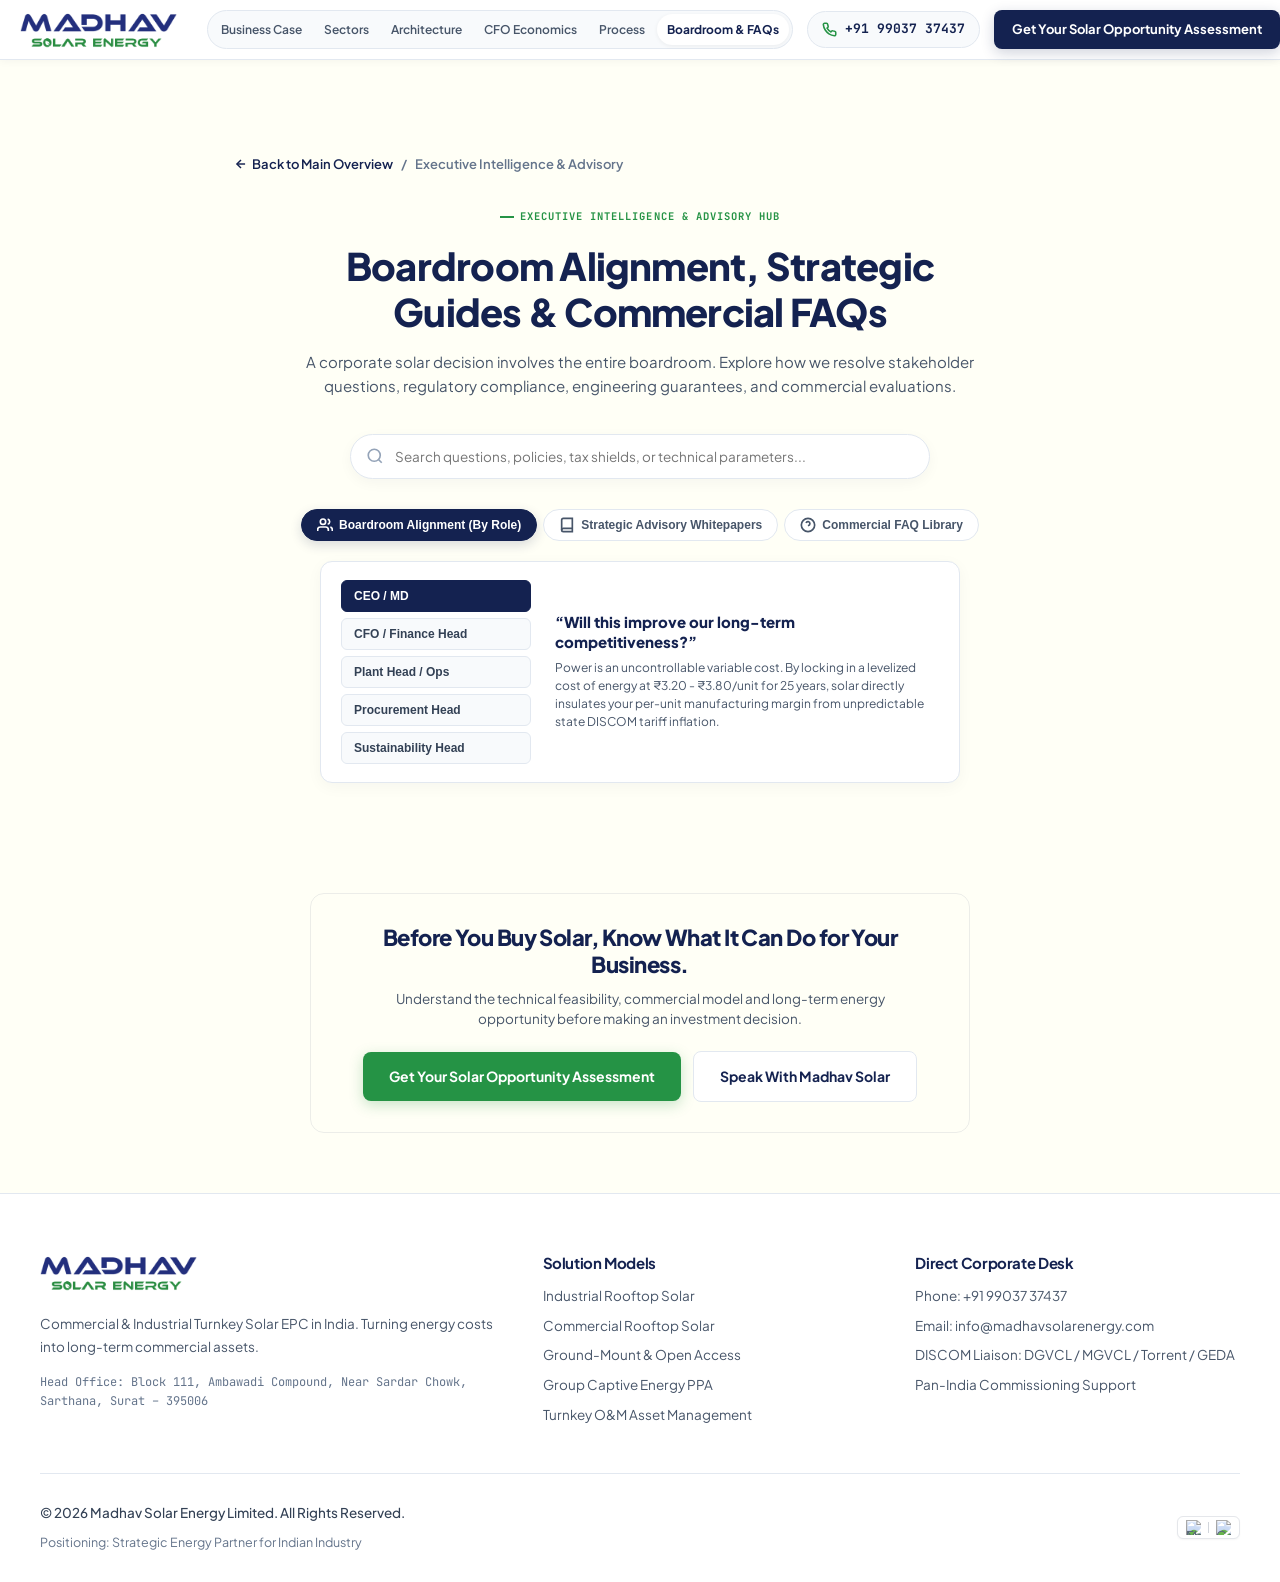
==== faq.html @ 2da69096 "Initial commit: Madhav Solar Energy C&I Funnel with 4K storyboard scroll background, interactive cal" ====
<!DOCTYPE html>
<html lang="en">
<head>
  <meta charset="UTF-8">
  <meta name="viewport" content="width=device-width, initial-scale=1.0">
  <title>Boardroom Alignment, Commercial FAQs & Advisory — Madhav Solar Energy</title>
  <meta name="description" content="Commercial FAQs, Boardroom alignment by role, GEDA regulatory policies, CAPEX vs OPEX modeling, and engineering answers for C&I Solar in Gujarat & Pan-India.">
  
  <!-- Fonts -->
  <link rel="preconnect" href="https://fonts.googleapis.com">
  <link rel="preconnect" href="https://fonts.gstatic.com" crossorigin>
  <link href="https://fonts.googleapis.com/css2?family=Plus+Jakarta+Sans:wght@400;500;600;700;800&family=JetBrains+Mono:wght@500;600;700&display=swap" rel="stylesheet">
  
  <link rel="stylesheet" href="./styles.css">
  <style>
    /* Dedicated FAQ Page Enhancements */
    body {
      background-color: #FFFFF6;
    }
    .faq-page-main {
      padding-top: calc(var(--header-height, 68px) + 24px);
      padding-bottom: 60px;
    }
    .faq-breadcrumb {
      display: inline-flex;
      align-items: center;
      gap: 8px;
      font-size: 13px;
      font-weight: 600;
      color: var(--slate-500);
      margin-bottom: 24px;
    }
    .faq-breadcrumb a {
      color: var(--navy);
      text-decoration: none;
      display: inline-flex;
      align-items: center;
      gap: 4px;
      transition: color 0.15s ease;
    }
    .faq-breadcrumb a:hover {
      color: var(--green);
    }
    .faq-page-hero {
      text-align: center;
      max-width: 720px;
      margin: 0 auto 36px;
    }
    .faq-page-hero h1 {
      font-size: clamp(26px, 3.5vw, 38px);
      font-weight: 800;
      color: var(--navy);
      line-height: 1.22;
      letter-spacing: -0.02em;
      margin: 10px 0 14px;
    }
    .faq-page-hero p {
      font-size: 15px;
      color: var(--slate-600);
      line-height: 1.6;
    }
    .faq-search-box {
      max-width: 580px;
      margin: 0 auto 30px;
      position: relative;
    }
    .faq-search-input {
      width: 100%;
      padding: 13px 18px 13px 44px;
      background: var(--white);
      border: 1.5px solid var(--slate-200);
      border-radius: var(--radius-full);
      font-family: inherit;
      font-size: 13.5px;
      color: var(--navy);
      box-shadow: 0 4px 14px rgba(15, 23, 42, 0.04);
      outline: none;
      transition: all 0.2s ease;
    }
    .faq-search-input:focus {
      border-color: var(--navy);
      box-shadow: 0 4px 18px rgba(20, 34, 80, 0.12);
    }
    .faq-search-icon {
      position: absolute;
      left: 16px;
      top: 50%;
      transform: translateY(-50%);
      color: var(--slate-400);
      pointer-events: none;
    }
    .nav-link.active-page {
      color: var(--navy) !important;
      background: var(--white) !important;
      box-shadow: 0 1px 4px rgba(0, 0, 0, 0.06);
      font-weight: 700 !important;
    }
    .faq-filter-chips {
      display: flex;
      justify-content: center;
      gap: 6px;
      flex-wrap: wrap;
      margin-bottom: 22px;
    }
    .faq-chip {
      padding: 5px 12px;
      background: rgba(20, 34, 80, 0.04);
      border: 1px solid rgba(20, 34, 80, 0.08);
      border-radius: var(--radius-full);
      font-size: 11.5px;
      font-weight: 600;
      color: var(--slate-600);
      cursor: pointer;
      transition: all 0.15s ease;
    }
    .faq-chip:hover, .faq-chip.active {
      background: var(--navy);
      color: var(--white);
      border-color: var(--navy);
    }
  </style>
</head>
<body>

  <!-- =====================================================================
       SITE HEADER / STICKY B2B NAVIGATION
       ===================================================================== -->
  <header class="site-header">
    <div class="nav-container">
      <a href="./index.html" class="nav-logo-link" title="Madhav Solar Energy">
        <img src="./image.png" alt="Madhav Solar Energy Logo">
      </a>

      <nav class="nav-menu-wrapper">
        <ul class="nav-menu">
          <li><a href="./index.html#problem" class="nav-link">Business Case</a></li>
          <li><a href="./index.html#sectors" class="nav-link">Sectors</a></li>
          <li><a href="./index.html#solutions" class="nav-link">Architecture</a></li>
          <li><a href="./index.html#cfo" class="nav-link">CFO Economics</a></li>
          <li><a href="./index.html#process" class="nav-link">Process</a></li>
          <li><a href="./faq.html" class="nav-link active-page">Boardroom & FAQs</a></li>
        </ul>
      </nav>

      <div class="nav-actions">
        <a href="tel:+919903737437" class="phone-quicklink">
          <svg width="15" height="15" viewBox="0 0 24 24" fill="none" stroke="currentColor" stroke-width="2.5"><path d="M22 16.92v3a2 2 0 0 1-2.18 2 19.79 19.79 0 0 1-8.63-3.07 19.5 19.5 0 0 1-6-6 19.79 19.79 0 0 1-3.07-8.67A2 2 0 0 1 4.11 2h3a2 2 0 0 1 2 1.72 12.84 12.84 0 0 0 .7 2.81 2 2 0 0 1-.45 2.11L8.09 9.91a16 16 0 0 0 6 6l1.27-1.27a2 2 0 0 1 2.11-.45 12.84 12.84 0 0 0 2.81.7A2 2 0 0 1 22 16.92z"></path></svg>
          <span>+91 99037 37437</span>
        </a>
        <a href="#assessment-section" class="btn btn-primary btn-sm cta-assessment-trigger nav-cta-btn">
          Get Your Solar Opportunity Assessment
        </a>
      </div>
    </div>
  </header>

  <!-- =====================================================================
       MAIN DEDICATED FAQ & INTELLIGENCE PAGE
       ===================================================================== -->
  <main class="faq-page-main">
    <div class="container">
      
      <!-- Breadcrumb Link -->
      <div class="faq-breadcrumb">
        <a href="./index.html">
          <svg width="14" height="14" viewBox="0 0 24 24" fill="none" stroke="currentColor" stroke-width="2.5"><line x1="19" y1="12" x2="5" y2="12"></line><polyline points="12 19 5 12 12 5"></polyline></svg>
          Back to Main Overview
        </a>
        <span>/</span>
        <span>Executive Intelligence & Advisory</span>
      </div>

      <!-- Page Header -->
      <div class="faq-page-hero">
        <div class="section-eyebrow">Executive Intelligence & Advisory Hub</div>
        <h1>Boardroom Alignment, Strategic Guides & Commercial FAQs</h1>
        <p>A corporate solar decision involves the entire boardroom. Explore how we resolve stakeholder questions, regulatory compliance, engineering guarantees, and commercial evaluations.</p>
      </div>

      <!-- Instant Live Search Bar -->
      <div class="faq-search-box">
        <svg class="faq-search-icon" width="18" height="18" viewBox="0 0 24 24" fill="none" stroke="currentColor" stroke-width="2.2"><circle cx="11" cy="11" r="8"></circle><line x1="21" y1="21" x2="16.65" y2="16.65"></line></svg>
        <input type="search" id="faqSearchInput" class="faq-search-input" placeholder="Search questions, policies, tax shields, or technical parameters...">
      </div>

      <!-- Tab Navigation -->
      <div class="intel-hub-nav">
        <button class="intel-hub-tab-btn active" data-pane="pane-stakeholders">
          <svg width="16" height="16" viewBox="0 0 24 24" fill="none" stroke="currentColor" stroke-width="2.5"><path d="M17 21v-2a4 4 0 0 0-4-4H5a4 4 0 0 0-4 4v2"></path><circle cx="9" cy="7" r="4"></circle><path d="M23 21v-2a4 4 0 0 0-3-3.87"></path><path d="M16 3.13a4 4 0 0 1 0 7.75"></path></svg>
          Boardroom Alignment (By Role)
        </button>
        <button class="intel-hub-tab-btn" data-pane="pane-guides">
          <svg width="16" height="16" viewBox="0 0 24 24" fill="none" stroke="currentColor" stroke-width="2.5"><path d="M4 19.5A2.5 2.5 0 0 1 6.5 17H20"></path><path d="M6.5 2H20v20H6.5A2.5 2.5 0 0 1 4 19.5v-15A2.5 2.5 0 0 1 6.5 2z"></path></svg>
          Strategic Advisory Whitepapers
        </button>
        <button class="intel-hub-tab-btn" data-pane="pane-faqs">
          <svg width="16" height="16" viewBox="0 0 24 24" fill="none" stroke="currentColor" stroke-width="2.5"><circle cx="12" cy="12" r="10"></circle><path d="M9.09 9a3 3 0 0 1 5.83 1c0 2-3 3-3 3"></path><line x1="12" y1="17" x2="12.01" y2="17"></line></svg>
          Commercial FAQ Library
        </button>
      </div>

      <!-- Pane 1: Boardroom Alignment by Stakeholder Role -->
      <div class="intel-tab-pane active" id="pane-stakeholders">
        <div class="committee-grid">
          <div class="role-switcher-col">
            <button class="role-switch-btn active" data-role="ceo">CEO / MD</button>
            <button class="role-switch-btn" data-role="cfo">CFO / Finance Head</button>
            <button class="role-switch-btn" data-role="plant">Plant Head / Ops</button>
            <button class="role-switch-btn" data-role="procurement">Procurement Head</button>
            <button class="role-switch-btn" data-role="sustainability">Sustainability Head</button>
          </div>

          <div class="role-display-col" id="committeeContent">
            <div class="role-key-question">“Will this improve our long-term competitiveness?”</div>
            <div class="role-answer-box">
              Power is an uncontrollable variable cost. By locking in a levelized cost of energy at ₹3.20 - ₹3.80/unit for 25 years, solar directly insulates your per-unit manufacturing margin from unpredictable state DISCOM tariff inflation.
            </div>
          </div>
        </div>
      </div>

      <!-- Pane 2: Strategic Advisory Whitepapers -->
      <div class="intel-tab-pane" id="pane-guides">
        <div class="architecture-grid">
          <div class="arch-card">
            <div style="padding: 18px 20px;">
              <div class="arch-tag">POLICY // 01</div>
              <h3 style="font-size: 15px; margin-bottom: 6px; font-weight: 800; color: var(--navy);">Gujarat C&I Solar & Net-Metering</h3>
              <p style="font-size: 12.5px; line-height: 1.5; color: var(--slate-600);">GERC policy amendments, 15-minute billing cycles, banking charges, and wheeling limits for commercial & industrial consumers.</p>
            </div>
          </div>

          <div class="arch-card">
            <div style="padding: 18px 20px;">
              <div class="arch-tag">FINANCE // 02</div>
              <h3 style="font-size: 15px; margin-bottom: 6px; font-weight: 800; color: var(--navy);">CAPEX vs OPEX Modeling</h3>
              <p style="font-size: 12.5px; line-height: 1.5; color: var(--slate-600);">Detailed mathematical comparison between self-financed ownership (2.8 yr payback) and Zero-CAPEX PPA RESCO structures.</p>
            </div>
          </div>

          <div class="arch-card">
            <div style="padding: 18px 20px;">
              <div class="arch-tag">ENGINEERING // 03</div>
              <h3 style="font-size: 15px; margin-bottom: 6px; font-weight: 800; color: var(--navy);">PEB Roof Integrity Clamping</h3>
              <p style="font-size: 12.5px; line-height: 1.5; color: var(--slate-600);">Non-penetrative standing-seam clamping systems that eliminate screw holes, maintain shed structural warranties, and resist 180 km/h wind gusts.</p>
            </div>
          </div>

          <div class="arch-card">
            <div style="padding: 18px 20px;">
              <div class="arch-tag">TAXATION // 04</div>
              <h3 style="font-size: 15px; margin-bottom: 6px; font-weight: 800; color: var(--navy);">Section 32 Tax Depreciation</h3>
              <p style="font-size: 12.5px; line-height: 1.5; color: var(--slate-600);">How commercial enterprises write off 40% of plant capital in Year 1 under Indian Income Tax Act to shield immediate corporate taxable income.</p>
            </div>
          </div>
        </div>
      </div>

      <!-- Pane 3: Commercial FAQ Library (Expanded & Comprehensive) -->
      <div class="intel-tab-pane" id="pane-faqs">
        <div class="faq-accordion-wrap">
          <div class="faq-item active">
            <button class="faq-question-btn">
              <span>Is solar financially viable for industrial businesses?</span>
              <svg class="faq-chevron" width="16" height="16" viewBox="0 0 24 24" fill="none" stroke="currentColor" stroke-width="2.5"><polyline points="6 9 12 15 18 9"></polyline></svg>
            </button>
            <div class="faq-answer-panel">
              Yes. For businesses paying commercial utility tariffs between ₹7.50 and ₹11.00/unit, rooftop solar generates clean power at ₹3.20 to ₹3.80/unit LCOE, achieving full capital payback in ~2.8 years and generating free power for the remaining 22+ years.
            </div>
          </div>

          <div class="faq-item">
            <button class="faq-question-btn">
              <span>CAPEX or OPEX—which model is better?</span>
              <svg class="faq-chevron" width="16" height="16" viewBox="0 0 24 24" fill="none" stroke="currentColor" stroke-width="2.5"><polyline points="6 9 12 15 18 9"></polyline></svg>
            </button>
            <div class="faq-answer-panel">
              Under <strong>CAPEX</strong>, your business owns the plant, enjoys 100% power savings, and claims 40% accelerated tax depreciation under Section 32 in Year 1. Under <strong>OPEX (RESCO)</strong>, you invest ₹0 upfront and buy electricity at a guaranteed 30–40% tariff discount from an institutional solar investor.
            </div>
          </div>

          <div class="faq-item">
            <button class="faq-question-btn">
              <span>Which industries are best suited for commercial solar?</span>
              <svg class="faq-chevron" width="16" height="16" viewBox="0 0 24 24" fill="none" stroke="currentColor" stroke-width="2.5"><polyline points="6 9 12 15 18 9"></polyline></svg>
            </button>
            <div class="faq-answer-panel">
              Energy-intensive operations with high daytime baseload—including textile processing mills, chemical and pharmaceutical factories, cold storage warehouses, heavy engineering plants, automotive ancillary units, and commercial real estate.
            </div>
          </div>

          <div class="faq-item">
            <button class="faq-question-btn">
              <span>Can Madhav Solar support both rooftop and utility-scale projects?</span>
              <svg class="faq-chevron" width="16" height="16" viewBox="0 0 24 24" fill="none" stroke="currentColor" stroke-width="2.5"><polyline points="6 9 12 15 18 9"></polyline></svg>
            </button>
            <div class="faq-answer-panel">
              Yes. With 200+ MW commissioned capacity, our portfolio spans industrial rooftops (100 kWp to 5 MWp) as well as Ground-Mount, Group Captive, and Open Access solar parks across Gujarat and India.
            </div>
          </div>

          <div class="faq-item">
            <button class="faq-question-btn">
              <span>How do we determine optimal solar capacity for our factory?</span>
              <svg class="faq-chevron" width="16" height="16" viewBox="0 0 24 24" fill="none" stroke="currentColor" stroke-width="2.5"><polyline points="6 9 12 15 18 9"></polyline></svg>
            </button>
            <div class="faq-answer-panel">
              We evaluate 3 variables: 12 months' TOD power bills (contracted demand, TOD peak/off-peak curve), usable shadow-free roof area (approx. 100 sq.ft per kWp), and state DISCOM net-metering capping limits (typically up to 50% or 100% of contracted demand).
            </div>
          </div>

          <div class="faq-item">
            <button class="faq-question-btn">
              <span>How does Net-Metering banking work under GERC regulations in Gujarat?</span>
              <svg class="faq-chevron" width="16" height="16" viewBox="0 0 24 24" fill="none" stroke="currentColor" stroke-width="2.5"><polyline points="6 9 12 15 18 9"></polyline></svg>
            </button>
            <div class="faq-answer-panel">
              Under Gujarat Electricity Regulatory Commission (GERC) guidelines, solar power generated is adjusted against factory consumption on a 15-minute or monthly banking cycle depending on the consumer tariff category. Surplus units exported during daytime can offset grid drawal, significantly lowering demand and energy charges.
            </div>
          </div>

          <div class="faq-item">
            <button class="faq-question-btn">
              <span>Will installing solar penetrate our factory PEB roof or void warranties?</span>
              <svg class="faq-chevron" width="16" height="16" viewBox="0 0 24 24" fill="none" stroke="currentColor" stroke-width="2.5"><polyline points="6 9 12 15 18 9"></polyline></svg>
            </button>
            <div class="faq-answer-panel">
              No. For Pre-Engineered Building (PEB) metal sheds, Madhav Solar deploys non-penetrative standing-seam clamps with EPDM rubber seals. No screws penetrate your metal sheets, ensuring your roof warranty and water-tightness remain 100% intact.
            </div>
          </div>

          <div class="faq-item">
            <button class="faq-question-btn">
              <span>What happens during grid outages or diesel generator (DG) operation?</span>
              <svg class="faq-chevron" width="16" height="16" viewBox="0 0 24 24" fill="none" stroke="currentColor" stroke-width="2.5"><polyline points="6 9 12 15 18 9"></polyline></svg>
            </button>
            <div class="faq-answer-panel">
              For grid-tied inverters, safety regulations (anti-islanding) require disconnection during total grid failure to protect linemen. However, we integrate automated Solar-DG Synchronization Controllers that allow solar to operate in parallel with your diesel generators during grid outages, reducing expensive diesel consumption by up to 60%.
            </div>
          </div>

          <div class="faq-item">
            <button class="faq-question-btn">
              <span>What 25-year performance warranties and equipment guarantees are provided?</span>
              <svg class="faq-chevron" width="16" height="16" viewBox="0 0 24 24" fill="none" stroke="currentColor" stroke-width="2.5"><polyline points="6 9 12 15 18 9"></polyline></svg>
            </button>
            <div class="faq-answer-panel">
              We deploy Tier-1 TOPCon bifacial modules backed by a 12-year product warranty and 25-to-30-year linear power output performance warranty (guaranteeing >84% generation in Year 25). Central and string inverters carry 5-to-10-year manufacturer warranties extendable to 20 years.
            </div>
          </div>

          <div class="faq-item">
            <button class="faq-question-btn">
              <span>Who handles GEDA registration, CEIG safety inspections, and DISCOM liaison?</span>
              <svg class="faq-chevron" width="16" height="16" viewBox="0 0 24 24" fill="none" stroke="currentColor" stroke-width="2.5"><polyline points="6 9 12 15 18 9"></polyline></svg>
            </button>
            <div class="faq-answer-panel">
              Madhav Solar provides end-to-end turnkey accountability. Our dedicated liaison team manages GEDA project registration, CEIG (Chief Electrical Inspector to Government) safety inspection and approval, DISCOM bi-directional net-meter synchronization, and commercial commissioning certificates with zero administrative burden on your team.
            </div>
          </div>
        </div>
      </div>

    </div>
  </main>

  <!-- =====================================================================
       FINAL CONVERSION SECTION
       ===================================================================== -->
  <section class="final-cta-section">
    <div class="container">
      <div class="final-cta-box">
        <div class="final-cta-inner">
          <h2>Before You Buy Solar, Know What It Can Do for Your Business.</h2>
          <p>Understand the technical feasibility, commercial model and long-term energy opportunity before making an investment decision.</p>

          <div class="final-buttons-row">
            <a href="#assessment-section" class="btn btn-accent cta-assessment-trigger">
              Get Your Solar Opportunity Assessment
            </a>
            <a href="tel:+919903737437" class="btn btn-secondary">
              Speak With Madhav Solar
            </a>
          </div>
        </div>
      </div>
    </div>
  </section>

  <!-- =====================================================================
       SITE FOOTER
       ===================================================================== -->
  <footer class="site-footer">
    <div class="container">
      <div class="footer-top-grid">
        <div class="footer-brand-col">
          <img src="./image.png" alt="Madhav Solar Energy">
          <p style="color: var(--slate-600); font-size: 13.5px; margin-bottom: 14px;">
            Commercial & Industrial Turnkey Solar EPC in India. Turning energy costs into long-term commercial assets.
          </p>
          <div style="font-family: var(--font-mono); font-size: 12px; color: var(--slate-500);">
            Head Office: Block 111, Ambawadi Compound, Near Sardar Chowk, Sarthana, Surat – 395006
          </div>
        </div>

        <div>
          <h4 style="color: var(--navy); font-size: 15px; margin-bottom: 14px;">Solution Models</h4>
          <ul style="list-style: none; display: flex; flex-direction: column; gap: 8px; color: var(--slate-600);">
            <li><a href="./index.html#solutions" style="color: inherit; text-decoration: none;">Industrial Rooftop Solar</a></li>
            <li><a href="./index.html#solutions" style="color: inherit; text-decoration: none;">Commercial Rooftop Solar</a></li>
            <li><a href="./index.html#solutions" style="color: inherit; text-decoration: none;">Ground-Mount & Open Access</a></li>
            <li><a href="./index.html#cfo" style="color: inherit; text-decoration: none;">Group Captive Energy PPA</a></li>
            <li><a href="./index.html#process" style="color: inherit; text-decoration: none;">Turnkey O&M Asset Management</a></li>
          </ul>
        </div>

        <div>
          <h4 style="color: var(--navy); font-size: 15px; margin-bottom: 14px;">Direct Corporate Desk</h4>
          <ul style="list-style: none; display: flex; flex-direction: column; gap: 8px; color: var(--slate-600);">
            <li>Phone: +91 99037 37437</li>
            <li>Email: info@madhavsolarenergy.com</li>
            <li>DISCOM Liaison: DGVCL / MGVCL / Torrent / GEDA</li>
            <li>Pan-India Commissioning Support</li>
          </ul>
        </div>
      </div>

      <div class="footer-bottom-bar">
        <div class="footer-copyright-col">
          <div style="color: var(--slate-700); font-weight: 500;">© 2026 Madhav Solar Energy Limited. All Rights Reserved.</div>
          <div style="color: var(--slate-500); font-size: 12.5px; margin-top: 4px;">
            Positioning: Strategic Energy Partner for Indian Industry
          </div>
        </div>
        <!-- ===== Site Credit Badge: Fabulous Media | GoCommercially ===== -->
        <div class="site-credit" aria-label="Site credits">
          <a href="https://fabulousmedia.in/" target="_blank" rel="noopener"
             title="Designed by Fabulous Media">
            <img src="https://www.google.com/s2/favicons?domain=fabulousmedia.in&sz=64"
                 alt="Fabulous Media" loading="lazy" />
          </a>
          <span class="divider" aria-hidden="true"></span>
          <a href="https://gocommercially.com/" target="_blank" rel="noopener"
             title="Powered by GoCommercially">
            <img src="https://www.google.com/s2/favicons?domain=gocommercially.com&sz=64"
                 alt="GoCommercially" loading="lazy" />
          </a>
        </div>
      </div>
    </div>
  </footer>

  <!-- =====================================================================
       FACTORY SOLAR OPPORTUNITY ASSESSMENT — INTERACTIVE MODAL OVERLAY
       ===================================================================== -->
  <div id="assessmentModal" class="assessment-modal-overlay" aria-hidden="true" role="dialog" aria-modal="true" aria-labelledby="modalTitle">
    <div class="assessment-modal-backdrop" id="modalBackdrop"></div>
    <div class="assessment-modal-dialog">
      <button type="button" class="assessment-modal-close" id="modalCloseBtn" aria-label="Close Assessment Modal">
        <svg width="18" height="18" viewBox="0 0 24 24" fill="none" stroke="currentColor" stroke-width="2.5" stroke-linecap="round" stroke-linejoin="round">
          <line x1="18" y1="6" x2="6" y2="18"></line>
          <line x1="6" y1="6" x2="18" y2="18"></line>
        </svg>
      </button>

      <div class="qualification-form-card modal-form-body">
        <div class="form-header">
          <div class="section-eyebrow" style="margin-bottom: 4px;">Confidential Commercial Modeling</div>
          <h3 id="modalTitle">Factory Solar Assessment</h3>
          <p>Share preliminary details so our engineering team can structure your assessment accurately.</p>
        </div>

        <form id="qualificationForm">
          <div class="form-grid">
            <div class="form-group">
              <label class="form-label">Full Name *</label>
              <input type="text" name="name" class="form-input" placeholder="e.g. Rajesh Patel" required>
            </div>

            <div class="form-group">
              <label class="form-label">Company Name *</label>
              <input type="text" name="company" class="form-input" placeholder="e.g. Surat Textiles Ltd" required>
            </div>

            <div class="form-group">
              <label class="form-label">Designation / Role *</label>
              <input type="text" name="designation" class="form-input" placeholder="e.g. Managing Director / CFO" required>
            </div>

            <div class="form-group">
              <label class="form-label">Business Email *</label>
              <input type="email" name="email" class="form-input" placeholder="e.g. name@company.com" required>
            </div>

            <div class="form-group">
              <label class="form-label">Mobile Number *</label>
              <input type="tel" name="phone" class="form-input" placeholder="+91 98765 43210" required>
            </div>

            <div class="form-group">
              <label class="form-label">Industry Sector *</label>
              <select name="industry" class="form-select" required>
                <option value="">Select Industry</option>
                <option value="Manufacturing">Manufacturing & Engineering</option>
                <option value="Textiles">Textiles & Processing</option>
                <option value="Chemicals">Chemicals & Pharmaceuticals</option>
                <option value="ColdStorage">Cold Storage & Warehousing</option>
                <option value="Commercial">Commercial Real Estate / Hotels</option>
                <option value="Other">Other Energy-Intensive Business</option>
              </select>
            </div>

            <div class="form-group">
              <label class="form-label">Project Location (City / State) *</label>
              <input type="text" name="location" class="form-input" placeholder="e.g. Surat, Gujarat" required>
            </div>

            <div class="form-group">
              <label class="form-label">Approx. Monthly Electricity Bill *</label>
              <select name="bill" class="form-select" required>
                <option value="">Select Monthly Bill</option>
                <option value="1-3 Lakh">₹1 Lakh to ₹3 Lakh</option>
                <option value="3-5 Lakh">₹3 Lakh to ₹5 Lakh</option>
                <option value="5-15 Lakh">₹5 Lakh to ₹15 Lakh</option>
                <option value="15-50 Lakh">₹15 Lakh to ₹50 Lakh</option>
                <option value="50 Lakh+">₹50 Lakh+ per month</option>
              </select>
            </div>

            <div class="form-group col-full">
              <label class="form-label">Requirement Type</label>
              <div class="radio-pills-row">
                <div class="radio-pill-item">
                  <input type="radio" id="req-rooftop" name="requirement" value="Rooftop" checked>
                  <label for="req-rooftop">Rooftop Solar</label>
                </div>
                <div class="radio-pill-item">
                  <input type="radio" id="req-ground" name="requirement" value="Ground-Mount">
                  <label for="req-ground">Ground-Mount</label>
                </div>
                <div class="radio-pill-item">
                  <input type="radio" id="req-captive" name="requirement" value="Captive">
                  <label for="req-captive">Captive / Group Captive</label>
                </div>
                <div class="radio-pill-item">
                  <input type="radio" id="req-openaccess" name="requirement" value="Open Access">
                  <label for="req-openaccess">Open Access</label>
                </div>
                <div class="radio-pill-item">
                  <input type="radio" id="req-notsure" name="requirement" value="Not Sure">
                  <label for="req-notsure">Not Sure</label>
                </div>
              </div>
            </div>

            <div class="form-group col-full">
              <label class="form-label">Project Timeline</label>
              <div class="radio-pills-row">
                <div class="radio-pill-item">
                  <input type="radio" id="time-immediate" name="timeline" value="Immediate" checked>
                  <label for="time-immediate">Immediate</label>
                </div>
                <div class="radio-pill-item">
                  <input type="radio" id="time-3mo" name="timeline" value="Within 3 Months">
                  <label for="time-3mo">Within 3 Months</label>
                </div>
                <div class="radio-pill-item">
                  <input type="radio" id="time-6mo" name="timeline" value="3–6 Months">
                  <label for="time-6mo">3–6 Months</label>
                </div>
                <div class="radio-pill-item">
                  <input type="radio" id="time-exploring" name="timeline" value="Currently Exploring">
                  <label for="time-exploring">Currently Exploring</label>
                </div>
              </div>
            </div>

            <div class="form-group col-full" style="margin-top: 10px;">
              <button type="submit" class="btn btn-accent" style="width: 100%; padding: 12px;">
                Assess My Solar Opportunity
              </button>
            </div>
          </div>
        </form>

        <div id="formFeedback" style="display: none; margin-top: 16px; padding: 14px 18px; background: rgba(37, 147, 69, 0.08); border: 1px solid var(--green); border-radius: var(--radius-sm); color: var(--navy); font-size: 13.5px; font-weight: 600; text-align: center;">
          ✓ Your requirement has been captured. Our commercial engineering team will prepare your assessment draft and contact you shortly.
        </div>
      </div>
    </div>
  </div>

  <script src="./app.js"></script>
  <script>
    // Live Search Filter for FAQ page
    document.addEventListener('DOMContentLoaded', () => {
      const searchInput = document.getElementById('faqSearchInput');
      if (!searchInput) return;

      searchInput.addEventListener('input', (e) => {
        const query = e.target.value.toLowerCase().trim();
        const faqItems = document.querySelectorAll('.faq-item');
        const archCards = document.querySelectorAll('.arch-card');

        // Automatically switch to FAQs tab if typing, or filter active pane
        if (query.length > 0) {
          const faqsTab = document.querySelector('.intel-hub-tab-btn[data-pane="pane-faqs"]');
          if (faqsTab && !faqsTab.classList.contains('active')) {
            faqsTab.click();
          }
        }

        // Filter FAQs
        faqItems.forEach(item => {
          const text = item.innerText.toLowerCase();
          if (!query || text.includes(query)) {
            item.style.display = 'block';
            if (query.length > 2) item.classList.add('active'); // auto open matching answers
          } else {
            item.style.display = 'none';
          }
        });

        // Filter Arch Cards
        archCards.forEach(card => {
          const text = card.innerText.toLowerCase();
          card.style.display = (!query || text.includes(query)) ? 'block' : 'none';
        });
      });
    });
  </script>
</body>
</html>
---- styles.css ----
/* ==========================================================================
   MADHAV SOLAR ENERGY — B2B DECISION-MAKING FUNNEL STYLES
   Visual Balance: 60% Industrial/Engineering, 25% Commercial, 15% Solar Accent
   ========================================================================== */

:root {
  --navy: #142250;
  --navy-dark: #0A1330;
  --navy-light: #1E357A;
  --green: #259345;
  --green-hover: #1e7b39;
  --green-soft: rgba(37, 147, 69, 0.08);
  --green-border: rgba(37, 147, 69, 0.22);
  --slate-900: #0F172A;
  --slate-800: #1E293B;
  --slate-700: #334155;
  --slate-600: #475569;
  --slate-500: #64748B;
  --slate-400: #94A3B8;
  --slate-300: #CBD5E1;
  --slate-200: #E2E8F0;
  --slate-100: #F1F5F9;
  --slate-50: #F8FAFC;
  --white: #FFFFFF;
  --font-main: 'Plus Jakarta Sans', -apple-system, BlinkMacSystemFont, 'Segoe UI', Roboto, sans-serif;
  --font-mono: 'JetBrains Mono', 'Space Grotesk', monospace;
  --radius-sm: 8px;
  --radius-md: 14px;
  --radius-lg: 20px;
  --radius-full: 9999px;
  --shadow-sm: 0 2px 6px rgba(15, 23, 42, 0.04);
  --shadow-md: 0 10px 25px -4px rgba(15, 23, 42, 0.08), 0 4px 10px -2px rgba(15, 23, 42, 0.04);
  --shadow-lg: 0 20px 45px -8px rgba(15, 23, 42, 0.12), 0 6px 16px -4px rgba(15, 23, 42, 0.06);
  --header-height: 68px;
}

* {
  box-sizing: border-box;
  margin: 0;
  padding: 0;
}

html {
  scroll-behavior: smooth;
  font-size: 16px;
  -webkit-font-smoothing: antialiased;
}

html {
  background-color: #FFFFF6;
}

body {
  font-family: var(--font-main);
  background-color: transparent;
  color: var(--slate-900);
  line-height: 1.6;
  overflow-x: hidden;
}

/* Global Full-Page Scroll Background Canvas - starts strictly below navbar */
.site-bg-canvas-wrap {
  position: fixed;
  top: var(--header-height, 68px);
  left: 0;
  right: 0;
  bottom: 0;
  width: 100%;
  height: calc(100vh - var(--header-height, 68px));
  height: calc(100dvh - var(--header-height, 68px));
  z-index: -1;
  pointer-events: none;
  overflow: hidden;
  background-color: #FFFFF6;
}

.hero-canvas {
  position: absolute;
  top: 0;
  left: 0;
  width: 100%;
  height: 100%;
  display: block;
}

/* Typography Base */
h1, h2, h3, h4, h5, h6 {
  color: var(--navy);
  font-weight: 800;
  line-height: 1.18;
  letter-spacing: -0.025em;
}

p {
  color: var(--slate-600);
  font-size: 1.05rem;
  line-height: 1.68;
}

a {
  color: inherit;
  text-decoration: none;
}

/* ==========================================================
   DRAFT 1 LOADER OVERLAY (Integrated as requested)
   ========================================================== */
#madhav-site-loader {
  position: fixed;
  inset: 0;
  z-index: 999999;
  background: radial-gradient(circle at center, #FFFFFF 0%, #EEF2F6 100%);
  display: flex;
  flex-direction: column;
  align-items: center;
  justify-content: center;
  transition: opacity 0.6s cubic-bezier(0.16, 1, 0.3, 1),
              visibility 0.6s cubic-bezier(0.16, 1, 0.3, 1),
              transform 0.6s cubic-bezier(0.16, 1, 0.3, 1);
  will-change: opacity, transform;
}

#madhav-site-loader.fade-out {
  opacity: 0;
  visibility: hidden;
  pointer-events: none;
  transform: scale(1.02);
}

.loader-ambient-halo {
  position: absolute;
  width: 440px;
  height: 440px;
  border-radius: 50%;
  background: radial-gradient(circle, rgba(37, 147, 69, 0.14) 0%, rgba(20, 34, 80, 0.06) 50%, transparent 70%);
  filter: blur(45px);
  animation: pulseHalo 2.4s ease-in-out infinite alternate;
  pointer-events: none;
}

@keyframes pulseHalo {
  0% { transform: scale(0.9); opacity: 0.6; }
  100% { transform: scale(1.1); opacity: 1; }
}

.loader-stage {
  position: relative;
  display: flex;
  flex-direction: column;
  align-items: center;
  gap: 24px;
  z-index: 2;
  padding: 20px;
}

.loader-logo-wrap {
  position: relative;
  width: clamp(260px, 45vw, 380px);
  display: flex;
  justify-content: center;
  align-items: center;
  animation: logoEntrance 0.7s cubic-bezier(0.16, 1, 0.3, 1) forwards;
}

@keyframes logoEntrance {
  0% { opacity: 0; transform: translateY(14px) scale(0.96); }
  100% { opacity: 1; transform: translateY(0) scale(1); }
}

.loader-logo-img {
  width: 100%;
  height: auto;
  object-fit: contain;
  display: block;
  filter: drop-shadow(0 6px 18px rgba(20, 34, 80, 0.08));
}

.loader-solar-sweep {
  position: absolute;
  inset: -10px -20px;
  background: linear-gradient(
    115deg,
    transparent 0%,
    transparent 35%,
    rgba(255, 255, 255, 0.85) 50%,
    transparent 65%,
    transparent 100%
  );
  transform: translateX(-140%);
  animation: sweepAnim 2s 0.2s cubic-bezier(0.4, 0, 0.2, 1) infinite;
  pointer-events: none;
  mix-blend-mode: overlay;
}

@keyframes sweepAnim {
  0% { transform: translateX(-140%); }
  55%, 100% { transform: translateX(140%); }
}

.loader-progress-wrap {
  display: flex;
  flex-direction: column;
  align-items: center;
  gap: 10px;
  width: 200px;
}

.loader-progress-track {
  width: 100%;
  height: 3px;
  background: var(--slate-200);
  border-radius: var(--radius-full);
  overflow: hidden;
  position: relative;
}

.loader-progress-bar {
  position: absolute;
  left: 0;
  top: 0;
  height: 100%;
  width: 0%;
  background: linear-gradient(90deg, var(--navy) 0%, var(--green) 100%);
  border-radius: var(--radius-full);
  transition: width 0.12s ease-out;
}

.loader-status-row {
  display: flex;
  align-items: center;
  justify-content: space-between;
  width: 100%;
  font-size: 11px;
  font-weight: 600;
  color: var(--slate-500);
  font-family: var(--font-mono);
  text-transform: uppercase;
  letter-spacing: 0.06em;
}

.loader-status-row .pct {
  color: var(--green);
  font-weight: 700;
}

/* ==========================================================
   NAVIGATION BAR (PRECISION EXECUTIVE LAYOUT)
   ========================================================== */
.site-header {
  position: sticky;
  top: 0;
  left: 0;
  width: 100%;
  z-index: 1000;
  background: #FFFFFF;
  border-bottom: 1px solid var(--slate-200);
  box-shadow: 0 2px 8px rgba(15, 23, 42, 0.04);
  transition: all 0.25s ease;
}

.nav-container {
  max-width: 1540px;
  width: 100%;
  margin: 0 auto;
  padding: 14px 40px;
  display: flex;
  align-items: center;
  justify-content: space-between;
  gap: 24px;
}

.nav-logo-link {
  display: flex;
  align-items: center;
  flex-shrink: 0;
  margin-right: 16px;
}

.nav-logo-link img {
  height: 38px;
  width: auto;
  object-fit: contain;
  display: block;
}

.nav-menu-wrapper {
  display: flex;
  align-items: center;
  justify-content: center;
  flex: 1 1 auto;
}

.nav-menu {
  display: flex;
  align-items: center;
  gap: 4px;
  list-style: none;
  background: var(--slate-50);
  border: 1px solid var(--slate-200);
  padding: 4px 6px;
  border-radius: var(--radius-full);
}

.nav-menu li {
  white-space: nowrap;
}

.nav-link {
  display: block;
  font-size: 13px;
  font-weight: 600;
  color: var(--slate-600);
  padding: 7px 14px;
  border-radius: var(--radius-full);
  white-space: nowrap;
  transition: all 0.18s ease;
}

.nav-link:hover {
  color: var(--navy);
  background: var(--white);
  box-shadow: 0 1px 4px rgba(0, 0, 0, 0.06);
}

.nav-actions {
  display: flex;
  align-items: center;
  gap: 14px;
  flex-shrink: 0;
}

.phone-quicklink {
  display: inline-flex;
  align-items: center;
  gap: 8px;
  font-size: 13px;
  font-weight: 700;
  color: var(--navy);
  font-family: var(--font-mono);
  white-space: nowrap;
  padding: 7px 14px;
  border-radius: var(--radius-full);
  background: var(--slate-50);
  border: 1px solid var(--slate-200);
  transition: all 0.18s ease;
}

.phone-quicklink:hover {
  background: var(--slate-100);
  border-color: var(--slate-300);
}

.phone-quicklink svg {
  color: var(--green);
}

.nav-cta-btn {
  white-space: nowrap;
  font-size: 13px;
  padding: 9px 20px;
}

@media (max-width: 1280px) {
  .nav-menu {
    gap: 2px;
    padding: 3px;
  }
  .nav-link {
    font-size: 12px;
    padding: 6px 10px;
  }
  .nav-container {
    padding: 10px 20px;
    gap: 14px;
  }
}

@media (max-width: 1100px) {
  .nav-menu-wrapper {
    display: none;
  }
}

/* Standard B2B CTAs */
.btn {
  display: inline-flex;
  align-items: center;
  justify-content: center;
  gap: 10px;
  padding: 13px 26px;
  border-radius: var(--radius-sm);
  font-size: 14px;
  font-weight: 700;
  cursor: pointer;
  transition: all 0.22s cubic-bezier(0.16, 1, 0.3, 1);
  border: none;
  text-align: center;
  white-space: nowrap;
}

.btn-primary {
  background: var(--navy);
  color: var(--white);
  box-shadow: 0 4px 14px rgba(20, 34, 80, 0.2);
}

.btn-primary:hover {
  background: var(--navy-light);
  transform: translateY(-1.5px);
  box-shadow: 0 8px 22px rgba(20, 34, 80, 0.28);
}

.btn-secondary {
  background: var(--white);
  color: var(--navy);
  border: 1.5px solid var(--slate-200);
}

.btn-secondary:hover {
  border-color: var(--navy);
  background: var(--slate-50);
  transform: translateY(-1.5px);
}

.btn-accent {
  background: var(--green);
  color: var(--white);
  box-shadow: 0 4px 14px rgba(37, 147, 69, 0.25);
}

.btn-accent:hover {
  background: var(--green-hover);
  transform: translateY(-1.5px);
  box-shadow: 0 8px 22px rgba(37, 147, 69, 0.35);
}

.btn-sm {
  padding: 9px 18px;
  font-size: 13px;
}

/* ==========================================================
   GLOBAL SECTION FRAMEWORK
   ========================================================== */
.section {
  padding: 54px 0 62px;
  position: relative;
  background-color: transparent;
}

.section-alt {
  background-color: transparent;
  border-top: 1px solid rgba(20, 34, 80, 0.04);
  border-bottom: 1px solid rgba(20, 34, 80, 0.04);
}

.container {
  max-width: 860px;
  margin: 0 auto;
  padding: 0 24px;
}

.section-header {
  max-width: 620px;
  margin: 0 auto 30px;
  text-align: center;
}

.section-header.text-center {
  margin-left: auto;
  margin-right: auto;
  text-align: center;
}

.section-eyebrow {
  display: inline-flex;
  align-items: center;
  gap: 6px;
  font-family: var(--font-mono);
  font-size: 10.5px;
  font-weight: 700;
  color: var(--green);
  text-transform: uppercase;
  letter-spacing: 0.1em;
  margin-bottom: 8px;
}

.section-eyebrow::before {
  content: "";
  display: inline-block;
  width: 12px;
  height: 2px;
  background: var(--green);
}

.section-title {
  font-size: clamp(20px, 2.2vw, 26px);
  font-weight: 800;
  line-height: 1.25;
  margin-bottom: 8px;
  letter-spacing: -0.015em;
  color: var(--navy);
}

.section-lead {
  font-size: 13px;
  color: var(--slate-600);
  max-width: 520px;
  margin: 0 auto;
  line-height: 1.5;
}

/* ==========================================================
   SECTION 1: SCROLL-DRIVEN HERO FRAME SEQUENCE
   ========================================================== */
/* ==========================================================
   SECTION 1: HERO SECTION
   ========================================================== */
.hero-section {
  min-height: calc(100vh - var(--header-height, 68px));
  min-height: calc(100dvh - var(--header-height, 68px));
  padding: 36px 0 54px;
  background-color: transparent;
  display: flex;
  align-items: center;
  justify-content: center;
  position: relative;
  overflow: hidden;
}

.hero-container {
  position: relative;
  z-index: 2;
  width: 100%;
}

.hero-content {
  max-width: 820px;
  margin: 0 auto;
  text-align: center;
  display: flex;
  flex-direction: column;
  align-items: center;
}

/* Status Pill: Live Pulsing Indicator + Monospace Proof */
.hero-badge {
  display: inline-flex;
  align-items: center;
  gap: 9px;
  padding: 6.5px 15px;
  border-radius: var(--radius-full);
  background: rgba(37, 147, 69, 0.07);
  border: 1px solid rgba(37, 147, 69, 0.22);
  box-shadow: 0 2px 8px rgba(37, 147, 69, 0.06);
  margin-bottom: 24px;
}

.hero-badge-live-dot {
  width: 7px;
  height: 7px;
  border-radius: 50%;
  background: #259345;
  box-shadow: 0 0 0 0 rgba(37, 147, 69, 0.6);
  animation: livePulse 2s infinite;
  flex-shrink: 0;
}

.hero-badge-tag {
  font-family: var(--font-mono);
  font-size: 11px;
  font-weight: 800;
  color: #166534;
  letter-spacing: 0.06em;
}

.hero-badge-sep {
  color: rgba(37, 147, 69, 0.4);
  font-size: 10px;
}

.hero-badge-meta {
  font-family: var(--font-mono);
  font-size: 11px;
  font-weight: 700;
  color: var(--navy);
  letter-spacing: 0.04em;
}

/* Hero Typography (Centered & Balanced) */
.hero-headline {
  font-size: clamp(38px, 4.6vw, 62px);
  font-weight: 850;
  line-height: 1.14;
  color: var(--navy);
  margin-bottom: 22px;
  letter-spacing: -0.035em;
  text-align: center;
  max-width: 920px;
}

.hero-headline-accent {
  position: relative;
  display: inline-block;
  color: var(--navy);
}

.hero-headline-accent::after {
  content: "";
  position: absolute;
  left: 0;
  bottom: 4px;
  width: 100%;
  height: 6px;
  background: rgba(37, 147, 69, 0.22);
  border-radius: 3px;
  z-index: -1;
}

.hero-subheadline {
  font-size: 1.18rem;
  color: var(--slate-600);
  line-height: 1.7;
  margin-bottom: 32px;
  max-width: 760px;
  text-align: center;
}

.hero-subheadline strong {
  color: var(--navy);
  font-weight: 800;
}

/* Call-to-Action Group (Centered) */
.hero-cta-group {
  display: flex;
  align-items: center;
  justify-content: center;
  gap: 16px;
  flex-wrap: wrap;
  margin-bottom: 24px;
}

.btn-hero-primary {
  background: linear-gradient(135deg, #259345 0%, #1e7b39 100%);
  color: #ffffff;
  padding: 14px 28px;
  font-size: 14.5px;
  font-weight: 700;
  border-radius: 10px;
  box-shadow: 0 4px 16px rgba(37, 147, 69, 0.32), inset 0 1px 0 rgba(255, 255, 255, 0.2);
  transition: all 0.22s cubic-bezier(0.16, 1, 0.3, 1);
  display: inline-flex;
  align-items: center;
  gap: 10px;
  border: none;
  cursor: pointer;
}

.btn-hero-primary svg {
  transition: transform 0.2s ease;
}

.btn-hero-primary:hover {
  transform: translateY(-2px);
  box-shadow: 0 8px 24px rgba(37, 147, 69, 0.42);
  background: linear-gradient(135deg, #22843e 0%, #17652e 100%);
  color: #ffffff;
}

.btn-hero-primary:hover svg {
  transform: translateX(4px);
}

.btn-hero-secondary {
  background: #FFFFFF;
  color: var(--navy);
  border: 1.5px solid var(--slate-300);
  padding: 13px 24px;
  font-size: 14px;
  font-weight: 700;
  border-radius: 10px;
  box-shadow: 0 2px 6px rgba(15, 23, 42, 0.04);
  transition: all 0.22s ease;
  display: inline-flex;
  align-items: center;
  gap: 10px;
  cursor: pointer;
}

.btn-hero-secondary:hover {
  border-color: var(--navy);
  background: var(--slate-50);
  transform: translateY(-2px);
  box-shadow: 0 6px 16px rgba(20, 34, 80, 0.1);
  color: var(--navy-dark);
}

/* Micro-Trust Assurance Row (Centered) */
.hero-trust-row {
  display: flex;
  align-items: center;
  justify-content: center;
  gap: 28px;
  flex-wrap: wrap;
  padding-top: 8px;
  border-top: none;
}

.hero-trust-item {
  display: inline-flex;
  align-items: center;
  gap: 7px;
  font-size: 12.5px;
  font-weight: 600;
  color: var(--slate-600);
  white-space: nowrap;
}

.hero-trust-item svg {
  flex-shrink: 0;
}

/* ==========================================================
   HERO VISUAL STAGE & LAYERED GLASS TELEMETRY (COMPACT CENTERED SHOWCASE)
   ========================================================== */
.hero-visual-stage {
  position: relative;
  width: 100%;
  max-width: 620px;
  margin: 36px auto 0;
  padding: 10px 14px 16px 14px;
}

.hero-visual-card {
  position: relative;
  border-radius: 16px;
  overflow: hidden;
  background: #0A1330;
  border: 1px solid rgba(20, 34, 80, 0.16);
  box-shadow: 0 18px 42px -8px rgba(20, 34, 80, 0.2), 0 0 0 1px rgba(255, 255, 255, 0.08) inset;
  transition: box-shadow 0.3s ease;
}

.hero-visual-card:hover {
  box-shadow: 0 24px 50px -8px rgba(20, 34, 80, 0.25);
}

/* HUD Top Control Bar */
.hero-card-hud {
  display: flex;
  align-items: center;
  justify-content: space-between;
  padding: 8px 14px;
  background: rgba(10, 19, 48, 0.96);
  border-bottom: 1px solid rgba(255, 255, 255, 0.08);
  font-family: var(--font-mono);
  font-size: 10px;
}

.hud-left {
  display: flex;
  align-items: center;
  gap: 7px;
  color: #E2E8F0;
  font-weight: 700;
  letter-spacing: 0.03em;
}

.hud-pulse-ring {
  width: 6px;
  height: 6px;
  border-radius: 50%;
  background: #22C55E;
  box-shadow: 0 0 6px #22C55E;
  animation: livePulse 2s infinite;
}

.hud-status {
  color: #4ADE80;
  font-weight: 700;
  letter-spacing: 0.04em;
  font-size: 9.5px;
}

/* Half-Sized Compact Image Stage */
.hero-img-container {
  position: relative;
  overflow: hidden;
  height: 270px;
}

.hero-visual-img {
  width: 100%;
  height: 100%;
  object-fit: cover;
  display: block;
  transition: transform 0.6s cubic-bezier(0.16, 1, 0.3, 1);
}

.hero-visual-card:hover .hero-visual-img {
  transform: scale(1.025);
}

.hero-visual-gradient {
  position: absolute;
  inset: 0;
  background: linear-gradient(180deg, rgba(10, 19, 48, 0.02) 0%, rgba(10, 19, 48, 0.18) 55%, rgba(10, 19, 48, 0.88) 100%);
  pointer-events: none;
}

.hero-card-bottom-bar {
  position: absolute;
  bottom: 10px;
  left: 10px;
  right: 10px;
  display: flex;
  gap: 8px;
  z-index: 2;
}

.hud-metric-pill {
  flex: 1;
  display: flex;
  flex-direction: column;
  gap: 1px;
  padding: 6px 10px;
  background: rgba(15, 23, 42, 0.88);
  border: 1px solid rgba(255, 255, 255, 0.14);
  border-radius: 8px;
  color: #FFFFFF;
}

.hud-metric-pill .metric-lbl {
  font-family: var(--font-mono);
  font-size: 8px;
  font-weight: 700;
  color: #94A3B8;
  letter-spacing: 0.06em;
}

.hud-metric-pill .metric-val {
  font-size: 11.5px;
  font-weight: 800;
  color: #FFFFFF;
}

.hud-metric-pill.green .metric-val {
  color: #4ADE80;
}

/* Proportional Floating Glass Badges */
.hero-float-badge {
  position: absolute;
  display: flex;
  align-items: center;
  gap: 9px;
  padding: 8px 13px;
  background: rgba(255, 255, 255, 0.96);
  border: 1px solid rgba(226, 232, 240, 0.95);
  border-radius: 11px;
  box-shadow: 0 12px 28px -4px rgba(15, 23, 42, 0.14), 0 0 0 1px rgba(255, 255, 255, 0.6) inset;
  z-index: 3;
  transition: transform 0.3s ease, box-shadow 0.3s ease;
}

.hero-float-badge:hover {
  transform: translateY(-3px) !important;
  box-shadow: 0 16px 32px -4px rgba(15, 23, 42, 0.18);
}

.float-badge-savings {
  top: -12px;
  right: -24px;
  animation: floatGentle 5s ease-in-out infinite;
}

.float-badge-payback {
  bottom: -14px;
  left: -24px;
  animation: floatGentle 6s ease-in-out infinite 1.5s;
}

.badge-icon {
  width: 32px;
  height: 32px;
  border-radius: 8px;
  display: flex;
  align-items: center;
  justify-content: center;
  flex-shrink: 0;
}

.badge-icon svg {
  width: 16px;
  height: 16px;
}

.green-icon {
  background: rgba(37, 147, 69, 0.12);
  color: #259345;
  border: 1px solid rgba(37, 147, 69, 0.25);
}

.navy-icon {
  background: rgba(20, 34, 80, 0.09);
  color: #142250;
  border: 1px solid rgba(20, 34, 80, 0.2);
}

.badge-body {
  display: flex;
  flex-direction: column;
}

.badge-stat {
  font-size: 13.5px;
  font-weight: 850;
  color: var(--navy);
  line-height: 1.15;
  letter-spacing: -0.02em;
}

.badge-sub {
  font-size: 10px;
  font-weight: 600;
  color: var(--slate-600);
  line-height: 1.15;
}

.badge-chip {
  font-family: var(--font-mono);
  font-size: 9px;
  font-weight: 800;
  background: rgba(37, 147, 69, 0.12);
  color: #166534;
  padding: 3px 6px;
  border-radius: 5px;
  border: 1px solid rgba(37, 147, 69, 0.25);
  margin-left: 4px;
  white-space: nowrap;
}

/* ==========================================================
   ELEVATED PROOF NUMBERS FINANCIAL DOCK (COMPACT & SLEEK)
   ========================================================== */
.hero-proof-dock {
  margin-top: 32px;
  max-width: 720px;
  margin-left: auto;
  margin-right: auto;
  padding: 14px 22px;
  background: #FFFFFF;
  border: 1px solid var(--slate-200);
  border-radius: 14px;
  box-shadow: 0 8px 24px -4px rgba(15, 23, 42, 0.06);
  display: grid;
  grid-template-columns: repeat(4, 1fr);
  gap: 16px;
  position: relative;
  z-index: 2;
}

.proof-dock-item {
  display: flex;
  flex-direction: column;
  gap: 2px;
  border-right: 1px solid var(--slate-200);
  padding-right: 14px;
}

.proof-dock-item:last-child {
  border-right: none;
  padding-right: 0;
}

.proof-dock-num {
  font-family: var(--font-mono);
  font-size: 24px;
  font-weight: 850;
  color: var(--navy);
  line-height: 1.1;
  letter-spacing: -0.02em;
}

.proof-dock-num .accent-unit {
  color: var(--green);
  font-weight: 800;
}

.proof-dock-lbl {
  font-size: 11px;
  font-weight: 600;
  color: var(--slate-500);
  line-height: 1.25;
  white-space: nowrap;
}

/* Keyframe Animations for Micro-Interactions */
@keyframes livePulse {
  0% {
    box-shadow: 0 0 0 0 rgba(37, 147, 69, 0.6);
  }
  70% {
    box-shadow: 0 0 0 7px rgba(37, 147, 69, 0);
  }
  100% {
    box-shadow: 0 0 0 0 rgba(37, 147, 69, 0);
  }
}

@keyframes floatGentle {
  0%, 100% {
    transform: translateY(0);
  }
  50% {
    transform: translateY(-7px);
  }
}

/* ==========================================================
   SECTION 2: THE BUSINESS PROBLEM
   ========================================================== */
.section-problem {
  padding: 50px 0 60px;
}

/* Section 2 Header — Ultra Compact & Centered */
#problem .section-header {
  max-width: 540px;
  margin: 0 auto 24px;
  text-align: center;
}

#problem .section-eyebrow {
  font-size: 10.5px;
  letter-spacing: 0.1em;
  margin-bottom: 6px;
}

#problem .section-title {
  font-size: clamp(18px, 1.8vw, 22px) !important;
  font-weight: 800;
  line-height: 1.3;
  margin-bottom: 8px;
  letter-spacing: -0.015em;
}

#problem .section-lead {
  font-size: 12.5px !important;
  max-width: 480px;
  margin: 0 auto;
  line-height: 1.45;
  color: var(--slate-600);
}

/* Factors Centered Vertical Timeline Tree — Ultra Compact & Hugging Center */
.factors-timeline-tree {
  position: relative;
  max-width: 480px;
  margin: 0 auto 30px;
  padding: 6px 0;
}

.timeline-spine-line {
  position: absolute;
  top: 12px;
  bottom: 12px;
  left: 50%;
  width: 2px;
  background: linear-gradient(180deg, var(--green) 0%, rgba(37, 147, 69, 0.35) 50%, var(--navy) 100%);
  transform: translateX(-50%);
  z-index: 1;
  border-radius: 2px;
}

.timeline-branch {
  display: grid;
  grid-template-columns: 1fr 30px 1fr;
  align-items: center;
  position: relative;
  margin-bottom: 12px;
  z-index: 2;
}

.timeline-branch:last-child {
  margin-bottom: 0;
}

.branch-card-wrap {
  display: flex;
  align-items: center;
}

.branch-left .branch-card-wrap {
  justify-content: flex-end;
}

.branch-right .branch-card-wrap {
  justify-content: flex-start;
}

.branch-arm {
  width: 14px;
  height: 2px;
  background: var(--green);
  flex-shrink: 0;
  opacity: 0.85;
}

.spine-node-pin {
  width: 24px;
  height: 24px;
  border-radius: 50%;
  background: var(--white);
  border: 2px solid var(--green);
  box-shadow: 0 0 0 2.5px rgba(37, 147, 69, 0.12), 0 2px 5px rgba(15, 23, 42, 0.08);
  display: flex;
  align-items: center;
  justify-content: center;
  font-family: var(--font-mono);
  font-size: 10px;
  font-weight: 800;
  color: var(--navy);
  z-index: 3;
  margin: 0 auto;
  transition: all 0.22s ease;
}

.timeline-branch:hover .spine-node-pin {
  background: var(--green);
  color: var(--white);
  box-shadow: 0 0 0 4px rgba(37, 147, 69, 0.22), 0 3px 8px rgba(37, 147, 69, 0.25);
  transform: scale(1.08);
}

.branch-card {
  background: var(--white);
  border: 1px solid var(--slate-200);
  border-radius: 8px;
  padding: 8px 12px;
  max-width: 215px;
  width: 100%;
  box-shadow: 0 2px 6px rgba(15, 23, 42, 0.04);
  text-align: left;
  transition: all 0.22s ease;
}

.branch-card:hover {
  border-color: var(--green);
  transform: translateY(-2px);
  box-shadow: 0 5px 14px rgba(37, 147, 69, 0.1);
}

.factor-tag {
  display: inline-block;
  font-family: var(--font-mono);
  font-size: 9px;
  font-weight: 700;
  color: var(--green);
  letter-spacing: 0.05em;
  margin-bottom: 2px;
  background: rgba(37, 147, 69, 0.08);
  padding: 1px 5px;
  border-radius: 3px;
}

.branch-card h4 {
  font-size: 12.5px;
  font-weight: 700;
  color: var(--navy);
  margin-bottom: 2px;
  line-height: 1.25;
}

.branch-card p {
  font-size: 11px;
  color: var(--slate-600);
  line-height: 1.35;
  margin: 0;
}

/* Fallback for legacy problem-card */
.problem-card-grid {
  display: grid;
  grid-template-columns: repeat(3, 1fr);
  gap: 24px;
  margin-bottom: 48px;
}

.problem-card {
  background: var(--white);
  border: 1px solid var(--slate-200);
  border-radius: var(--radius-md);
  padding: 24px;
}

/* The Strategic Pivot Banner */
.pivot-banner {
  background: var(--navy);
  color: var(--white);
  border-radius: var(--radius-lg);
  padding: 44px 50px;
  display: grid;
  grid-template-columns: 1fr 1fr;
  gap: 40px;
  align-items: center;
}

#problem .pivot-banner {
  max-width: 760px;
  margin: 0 auto;
  padding: 28px 36px;
  border-radius: 12px;
}

.pivot-old {
  border-right: 1px solid rgba(255, 255, 255, 0.12);
  padding-right: 40px;
}

.pivot-label {
  font-family: var(--font-mono);
  font-size: 11px;
  font-weight: 700;
  text-transform: uppercase;
  letter-spacing: 0.1em;
  margin-bottom: 8px;
}

.pivot-old .pivot-label {
  color: #F87171;
}

.pivot-new .pivot-label {
  color: #4ADE80;
}

.pivot-quote {
  font-size: 22px;
  font-weight: 700;
  line-height: 1.35;
  color: var(--white);
}

/* ==========================================================
   SECTION 3: STRATEGIC VALUE (4 QUADRANTS CIRCULAR HUB)
   ========================================================== */
.pillars-quadrant-wrapper {
  position: relative;
  max-width: 680px;
  margin: 0 auto;
  padding: 16px 0;
}

/* Central Circular Hub with Radiating Branch Arms */
.quadrant-center-hub {
  position: absolute;
  top: 50%;
  left: 50%;
  transform: translate(-50%, -50%);
  z-index: 5;
  display: flex;
  align-items: center;
  justify-content: center;
  pointer-events: none;
}

.center-hub-node {
  width: 64px;
  height: 64px;
  border-radius: 50%;
  background: var(--white);
  border: 2px solid var(--green);
  box-shadow: 0 0 0 4px rgba(37, 147, 69, 0.12), 0 4px 14px rgba(20, 34, 80, 0.08);
  display: flex;
  flex-direction: column;
  align-items: center;
  justify-content: center;
  gap: 2px;
  position: relative;
  z-index: 2;
  pointer-events: auto;
  transition: all 0.25s ease;
}

.center-hub-node:hover {
  transform: scale(1.08);
  box-shadow: 0 0 0 6px rgba(37, 147, 69, 0.2), 0 6px 18px rgba(37, 147, 69, 0.22);
}

.hub-icon-wrap {
  color: var(--green);
  display: flex;
  align-items: center;
  justify-content: center;
}

.hub-node-label {
  font-family: var(--font-mono);
  font-size: 7.5px;
  font-weight: 800;
  color: var(--navy);
  letter-spacing: 0.08em;
  text-transform: uppercase;
}

/* 4 Radiating Branch Stems */
.hub-branch-arm {
  position: absolute;
  top: 50%;
  left: 50%;
  height: 2px;
  background: linear-gradient(90deg, var(--green) 0%, rgba(37, 147, 69, 0.85) 100%);
  transform-origin: 0% 50%;
  z-index: 1;
  pointer-events: none;
}

.hub-branch-arm::after {
  content: "";
  position: absolute;
  right: -3px;
  top: -3px;
  width: 8px;
  height: 8px;
  border-radius: 50%;
  background: var(--white);
  border: 2px solid var(--green);
  box-shadow: 0 0 0 2px rgba(37, 147, 69, 0.2);
}

.arm-tl {
  width: 40px;
  transform: rotate(-141deg);
}

.arm-tr {
  width: 40px;
  transform: rotate(-39deg);
}

.arm-bl {
  width: 40px;
  transform: rotate(141deg);
}

.arm-br {
  width: 40px;
  transform: rotate(39deg);
}

/* Quadrant 2x2 Grid */
.quadrant-cards-grid {
  display: grid;
  grid-template-columns: 1fr 1fr;
  gap: 46px 56px;
  position: relative;
  z-index: 2;
}

.quadrant-card {
  background: var(--white);
  border: 1px solid var(--slate-200);
  border-radius: 10px;
  padding: 13px 16px;
  box-shadow: 0 2px 8px rgba(15, 23, 42, 0.04);
  transition: all 0.22s ease;
  position: relative;
}

.quadrant-card:hover {
  border-color: var(--green);
  transform: translateY(-2px);
  box-shadow: 0 6px 18px rgba(37, 147, 69, 0.1);
}

.pillar-card-header {
  display: flex;
  align-items: center;
  justify-content: space-between;
  margin-bottom: 7px;
}

.pillar-icon-wrap {
  width: 30px;
  height: 30px;
  border-radius: 7px;
  background: rgba(37, 147, 69, 0.08);
  color: var(--green);
  display: flex;
  align-items: center;
  justify-content: center;
}

.quadrant-tag {
  font-family: var(--font-mono);
  font-size: 9px;
  font-weight: 700;
  color: var(--navy);
  background: var(--slate-100);
  padding: 2px 6px;
  border-radius: 4px;
  letter-spacing: 0.04em;
}

.quadrant-card h4 {
  font-size: 13.5px;
  font-weight: 700;
  color: var(--navy);
  margin-bottom: 3px;
  line-height: 1.3;
}

.quadrant-card p {
  font-size: 11.5px;
  color: var(--slate-600);
  line-height: 1.45;
  margin: 0;
}

/* Fallback for legacy value-pillars-grid */
.value-pillars-grid {
  display: grid;
  grid-template-columns: repeat(4, 1fr);
  gap: 22px;
}

.pillar-card {
  background: var(--white);
  border: 1px solid var(--slate-200);
  border-radius: var(--radius-md);
  padding: 24px;
}

/* ==========================================================
   INTERACTIVE INDUSTRIAL DIAGRAMS & MOTION GRAPHICS
   ========================================================== */

/* Diagram Showcase Container */
.diagram-canvas-card {
  background: var(--slate-900);
  border: 1px solid rgba(255, 255, 255, 0.12);
  border-radius: var(--radius-lg);
  padding: 36px;
  color: var(--white);
  box-shadow: var(--shadow-lg);
  margin-top: 40px;
  position: relative;
  overflow: hidden;
}

.diagram-canvas-card::before {
  content: "";
  position: absolute;
  inset: 0;
  background-size: 32px 32px;
  background-image: 
    linear-gradient(to right, rgba(255, 255, 255, 0.03) 1px, transparent 1px),
    linear-gradient(to bottom, rgba(255, 255, 255, 0.03) 1px, transparent 1px);
  pointer-events: none;
}

.diagram-header-bar {
  display: flex;
  justify-content: space-between;
  align-items: center;
  margin-bottom: 24px;
  position: relative;
  z-index: 2;
  flex-wrap: wrap;
  gap: 16px;
}

.diagram-title-group h3 {
  color: var(--white);
  font-size: 20px;
  margin-bottom: 4px;
}

.diagram-title-group p {
  color: var(--slate-400);
  font-size: 13px;
}

.diagram-telemetry-pill {
  display: inline-flex;
  align-items: center;
  gap: 8px;
  padding: 6px 14px;
  border-radius: var(--radius-full);
  background: rgba(37, 147, 69, 0.15);
  border: 1px solid rgba(52, 211, 153, 0.3);
  font-family: var(--font-mono);
  font-size: 11px;
  font-weight: 700;
  color: #4ADE80;
}

.pulse-node {
  width: 7px;
  height: 7px;
  border-radius: 50%;
  background: #34D399;
  box-shadow: 0 0 10px #34D399;
  animation: pulseNode 1s infinite alternate;
}

@keyframes pulseNode {
  0% { transform: scale(0.8); opacity: 0.5; }
  100% { transform: scale(1.3); opacity: 1; }
}

/* SVG Flow Graphic */
.svg-flow-diagram {
  width: 100%;
  height: auto;
  display: block;
  position: relative;
  z-index: 2;
}

/* Animated Electric Current Lines */
.current-pulse-line {
  stroke-dasharray: 8 8;
  animation: currentFlow 1.6s linear infinite;
}

.current-pulse-reverse {
  stroke-dasharray: 8 8;
  animation: currentFlowReverse 1.6s linear infinite;
}

@keyframes currentFlow {
  from { stroke-dashoffset: 32; }
  to { stroke-dashoffset: 0; }
}

@keyframes currentFlowReverse {
  from { stroke-dashoffset: 0; }
  to { stroke-dashoffset: 32; }
}

/* Diagram interactive node states */
.diagram-node {
  cursor: pointer;
  transition: transform 0.2s ease, filter 0.2s ease;
}

.diagram-node:hover {
  filter: drop-shadow(0 0 14px rgba(52, 211, 153, 0.6));
}

/* Financial Curve Comparison Graph */
.cfo-chart-card {
  background: var(--white);
  border: 1px solid var(--slate-200);
  border-radius: var(--radius-lg);
  padding: 36px;
  box-shadow: var(--shadow-md);
  margin-top: 40px;
}

.cfo-chart-header {
  display: flex;
  justify-content: space-between;
  align-items: baseline;
  margin-bottom: 24px;
  flex-wrap: wrap;
  gap: 12px;
}

.cfo-chart-header h3 {
  font-size: 20px;
}

.cfo-legend-row {
  display: flex;
  gap: 20px;
  font-size: 13px;
  font-weight: 600;
  font-family: var(--font-mono);
}

.legend-item {
  display: flex;
  align-items: center;
  gap: 8px;
}

.legend-color {
  width: 12px;
  height: 4px;
  border-radius: 2px;
}

.legend-color.grid-red { background: #EF4444; }
.legend-color.solar-green { background: #259345; }
.legend-color.savings-zone { background: rgba(37, 147, 69, 0.2); border: 1px dashed #259345; }

/* Architecture Diagram Switcher */
.arch-diagram-switch {
  display: flex;
  background: rgba(255, 255, 255, 0.08);
  border-radius: var(--radius-full);
  padding: 3px;
  gap: 4px;
}

.arch-btn {
  padding: 6px 14px;
  border-radius: var(--radius-full);
  font-size: 11px;
  font-weight: 700;
  font-family: var(--font-mono);
  background: transparent;
  color: #94A3B8;
  border: none;
  cursor: pointer;
  transition: all 0.2s ease;
}

.arch-btn.active {
  background: var(--green);
  color: #fff;
}

/* Connected Process Pipeline Graphic */
.process-pipeline-graphic {
  position: relative;
  margin: 32px 0 20px;
  padding: 20px 0;
}

.pipeline-track {
  width: 100%;
  height: 4px;
  background: var(--slate-200);
  border-radius: 99px;
  position: relative;
  overflow: hidden;
}

.pipeline-pulse-beam {
  position: absolute;
  top: 0;
  left: 0;
  height: 100%;
  width: 35%;
  background: linear-gradient(90deg, transparent, #259345, #4ADE80, transparent);
  animation: pipePulse 3s cubic-bezier(0.4, 0, 0.2, 1) infinite;
}

@keyframes pipePulse {
  0% { transform: translateX(-150%); }
  100% { transform: translateX(350%); }
}
/* ==========================================================
   EXECUTION BENCHMARK TIMELINE TREE (CENTERED BRANCHES)
   ========================================================== */
.benchmark-timeline-tree {
  position: relative;
  max-width: 600px;
  margin: 0 auto 28px;
  padding: 8px 0;
}

.benchmark-spine-line {
  position: absolute;
  top: 14px;
  bottom: 14px;
  left: 50%;
  width: 2px;
  background: linear-gradient(180deg, var(--green) 0%, rgba(37, 147, 69, 0.35) 50%, var(--navy) 100%);
  transform: translateX(-50%);
  z-index: 1;
  border-radius: 2px;
}

.benchmark-branch {
  display: grid;
  grid-template-columns: 1fr 32px 1fr;
  align-items: center;
  position: relative;
  margin-bottom: 14px;
  z-index: 2;
}

.benchmark-branch:last-child {
  margin-bottom: 0;
}

.benchmark-branch .branch-card-wrap {
  display: flex;
  align-items: center;
}

.benchmark-branch.branch-left .branch-card-wrap {
  justify-content: flex-end;
}

.benchmark-branch.branch-right .branch-card-wrap {
  justify-content: flex-start;
}

.benchmark-branch .branch-arm {
  width: 16px;
  height: 2px;
  background: var(--green);
  flex-shrink: 0;
  opacity: 0.85;
}

.benchmark-node-pin {
  width: 26px;
  height: 26px;
  border-radius: 50%;
  background: var(--white);
  border: 2px solid var(--green);
  box-shadow: 0 0 0 3px rgba(37, 147, 69, 0.12), 0 2px 5px rgba(15, 23, 42, 0.08);
  display: flex;
  align-items: center;
  justify-content: center;
  font-family: var(--font-mono);
  font-size: 10px;
  font-weight: 800;
  color: var(--navy);
  z-index: 3;
  margin: 0 auto;
  transition: all 0.22s ease;
}

.benchmark-branch:hover .benchmark-node-pin {
  background: var(--green);
  color: var(--white);
  box-shadow: 0 0 0 4px rgba(37, 147, 69, 0.22), 0 3px 8px rgba(37, 147, 69, 0.25);
  transform: scale(1.08);
}

.benchmark-card {
  background: var(--white);
  border: 1px solid var(--slate-200);
  border-radius: 8px;
  padding: 9px 12px;
  max-width: 235px;
  width: 100%;
  box-shadow: 0 2px 6px rgba(15, 23, 42, 0.04);
  text-align: left;
  transition: all 0.22s ease;
}

.benchmark-card:hover {
  border-color: var(--green);
  transform: translateY(-2px);
  box-shadow: 0 5px 14px rgba(37, 147, 69, 0.1);
}

.benchmark-card-head {
  display: flex;
  align-items: center;
  gap: 6px;
  margin-bottom: 3px;
}

.benchmark-icon-wrap {
  width: 20px;
  height: 20px;
  border-radius: 5px;
  background: rgba(37, 147, 69, 0.08);
  color: var(--green);
  display: flex;
  align-items: center;
  justify-content: center;
  flex-shrink: 0;
}

.benchmark-tag {
  font-family: var(--font-mono);
  font-size: 8.5px;
  font-weight: 700;
  color: var(--navy);
  letter-spacing: 0.04em;
}

.benchmark-card h4 {
  font-size: 12.5px;
  font-weight: 700;
  color: var(--navy);
  margin-bottom: 2px;
  line-height: 1.25;
}

.benchmark-card p {
  font-size: 11px;
  color: var(--slate-600);
  line-height: 1.35;
  margin: 0;
}

/* Centered Benchmark Callout Pill */
.benchmark-callout-pill {
  max-width: 540px;
  margin: 0 auto 20px;
  background: var(--slate-50);
  border: 1px solid var(--slate-200);
  border-radius: 10px;
  padding: 10px 18px;
  text-align: center;
  box-shadow: 0 2px 6px rgba(15, 23, 42, 0.03);
}

.benchmark-callout-text {
  font-size: 12.5px;
  font-weight: 600;
  color: var(--navy);
  line-height: 1.45;
  margin: 0;
  font-style: italic;
}

/* Fallback for legacy why-table */
.why-table-card {
  display: none;
}

/* Execution Photo Banner (Compact & Centered) */
.execution-photo-banner {
  max-width: 600px;
  margin: 0 auto 28px;
}

.exec-photo-card {
  position: relative;
  border-radius: 12px;
  overflow: hidden;
  box-shadow: 0 4px 16px rgba(15, 23, 42, 0.08);
  border: 1px solid var(--slate-200);
  background: var(--slate-900);
  min-height: 175px;
  display: flex;
  align-items: flex-end;
}

.exec-photo-img {
  position: absolute;
  inset: 0;
  width: 100%;
  height: 100%;
  object-fit: cover;
  display: block;
  opacity: 0.92;
  transition: transform 0.4s ease;
}

.exec-photo-card:hover .exec-photo-img {
  transform: scale(1.03);
}

.exec-photo-overlay {
  position: relative;
  z-index: 2;
  width: 100%;
  padding: 16px 20px;
  background: linear-gradient(180deg, rgba(15, 23, 42, 0.1) 0%, rgba(15, 23, 42, 0.92) 100%);
  color: var(--white);
}

.exec-photo-tag {
  display: inline-block;
  background: rgba(37, 147, 69, 0.35);
  border: 1px solid rgba(52, 211, 153, 0.5);
  color: #4ADE80;
  font-family: var(--font-mono);
  font-size: 9.5px;
  font-weight: 700;
  padding: 2px 7px;
  border-radius: 4px;
  margin-bottom: 5px;
  backdrop-filter: blur(6px);
}

.exec-photo-overlay h4 {
  font-size: 14.5px;
  font-weight: 700;
  color: var(--white);
  margin-bottom: 3px;
  line-height: 1.3;
}

.exec-photo-overlay p {
  color: var(--slate-200);
  font-size: 11.5px;
  max-width: 520px;
  line-height: 1.4;
  margin: 0;
}

/* ==========================================================
   SECTION 5: WHO WE SOLVE FOR (SECTORS)
   ========================================================== */
.sector-tabs-nav {
  display: flex;
  flex-wrap: wrap;
  gap: 6px;
  margin-bottom: 20px;
  justify-content: center;
  max-width: 680px;
  margin-left: auto;
  margin-right: auto;
}

.sector-tab-btn {
  padding: 7px 15px;
  background: var(--white);
  border: 1px solid var(--slate-200);
  border-radius: var(--radius-full);
  font-size: 12px;
  font-weight: 700;
  color: var(--slate-600);
  cursor: pointer;
  transition: all 0.2s ease;
}

.sector-tab-btn:hover {
  border-color: var(--navy);
  color: var(--navy);
}

.sector-tab-btn.active {
  background: var(--navy);
  color: var(--white);
  border-color: var(--navy);
  box-shadow: 0 4px 12px rgba(20, 34, 80, 0.16);
}

.sector-content-card {
  background: var(--white);
  border: 1px solid var(--slate-200);
  border-radius: 12px;
  padding: 20px 22px;
  display: grid;
  grid-template-columns: 1.15fr 0.85fr;
  gap: 20px;
  align-items: center;
  box-shadow: 0 4px 16px rgba(15, 23, 42, 0.04);
  transition: box-shadow 0.25s ease, border-color 0.25s ease;
  max-width: 660px;
  margin: 0 auto;
}

.sector-content-card:hover {
  box-shadow: 0 8px 24px rgba(20, 34, 80, 0.08);
  border-color: var(--slate-300);
}

.sector-info-col {
  display: flex;
  flex-direction: column;
  justify-content: center;
}

.sector-heading {
  font-size: 17px;
  font-weight: 800;
  color: var(--navy);
  margin-bottom: 6px;
}

.sector-challenge {
  font-size: 12px;
  color: var(--slate-600);
  margin-bottom: 12px;
  line-height: 1.45;
}

.sector-angle-box {
  background: var(--green-soft);
  border-left: 3px solid var(--green);
  padding: 8px 12px;
  border-radius: 0 6px 6px 0;
  margin-bottom: 12px;
}

.sector-angle-label {
  font-family: var(--font-mono);
  font-size: 8.5px;
  font-weight: 700;
  text-transform: uppercase;
  color: var(--green);
  margin-bottom: 2px;
}

.sector-angle-text {
  font-size: 12.5px;
  font-weight: 700;
  color: var(--navy);
  line-height: 1.35;
}

.sector-meta-list {
  display: flex;
  flex-direction: column;
  gap: 8px;
}

.sector-meta-item {
  display: flex;
  align-items: flex-start;
  gap: 8px;
  font-size: 11.5px;
  color: var(--slate-700);
  line-height: 1.4;
}

.sector-meta-item svg {
  color: var(--green);
  flex-shrink: 0;
  margin-top: 2px;
  width: 15px;
  height: 15px;
}

/* Sector Image Box */
.sector-media-col {
  display: flex;
}

.sector-image-card {
  position: relative;
  width: 100%;
  min-height: 190px;
  height: 100%;
  border-radius: 8px;
  overflow: hidden;
  box-shadow: 0 4px 12px rgba(15, 23, 42, 0.08);
  border: 1px solid var(--slate-200);
  background: var(--slate-900);
}

.sector-feature-img {
  width: 100%;
  height: 100%;
  min-height: 190px;
  object-fit: cover;
  display: block;
  transition: transform 0.4s ease;
}

.sector-image-card:hover .sector-feature-img {
  transform: scale(1.04);
}

.sector-image-overlay {
  position: absolute;
  inset: 0;
  background: linear-gradient(180deg, rgba(15, 23, 42, 0.05) 40%, rgba(15, 23, 42, 0.88) 100%);
  display: flex;
  flex-direction: column;
  justify-content: flex-end;
  padding: 12px 14px;
}

.sector-badge-pill {
  display: inline-block;
  background: #259345;
  color: #fff;
  font-family: var(--font-mono);
  font-size: 9.5px;
  font-weight: 700;
  padding: 2px 7px;
  border-radius: 4px;
  align-self: flex-start;
  margin-bottom: 3px;
}

.sector-badge-caption {
  color: #fff;
  font-size: 11px;
  font-weight: 700;
  text-shadow: 0 1px 3px rgba(0,0,0,0.4);
}
/* ==========================================================
   SECTION 6: SOLUTION ARCHITECTURE
   ========================================================== */
.architecture-grid {
  display: grid;
  grid-template-columns: 1fr 1fr;
  max-width: 660px;
  margin: 0 auto 24px;
  gap: 14px;
}

.arch-card {
  background: var(--white);
  border: 1px solid var(--slate-200);
  border-radius: 10px;
  overflow: hidden;
  display: flex;
  flex-direction: column;
  transition: all 0.25s ease;
  box-shadow: 0 2px 8px rgba(15, 23, 42, 0.04);
}

.arch-card:hover {
  border-color: var(--navy);
  box-shadow: 0 8px 22px rgba(20, 34, 80, 0.08);
  transform: translateY(-2px);
}

.arch-img-wrap {
  width: 100%;
  height: 105px;
  overflow: hidden;
  background: var(--slate-900);
}

.arch-card-img {
  width: 100%;
  height: 100%;
  object-fit: cover;
  display: block;
  transition: transform 0.4s ease;
}

.arch-card:hover .arch-card-img {
  transform: scale(1.06);
}

.arch-card-body {
  padding: 12px 14px;
  display: flex;
  flex-direction: column;
  flex-grow: 1;
}

.arch-tag {
  font-family: var(--font-mono);
  font-size: 8.5px;
  font-weight: 700;
  color: var(--slate-400);
  margin-bottom: 4px;
  text-transform: uppercase;
  letter-spacing: 0.05em;
}

.arch-card h3 {
  font-size: 14.5px;
  font-weight: 800;
  color: var(--navy);
  margin-bottom: 4px;
}

.arch-card p {
  font-size: 11.5px;
  color: var(--slate-600);
  line-height: 1.45;
}

/* ==========================================================
   SECTION 7: THE CFO SECTION (FINANCIAL ENGINE)
   ========================================================== */
.cfo-core-box {
  background: var(--navy-dark);
  color: var(--white);
  border-radius: 12px;
  padding: 22px 24px;
  margin: 0 auto 24px;
  max-width: 660px;
  position: relative;
  overflow: hidden;
}

.cfo-core-box::after {
  content: "";
  position: absolute;
  right: -60px;
  top: -60px;
  width: 220px;
  height: 220px;
  border-radius: 50%;
  background: radial-gradient(circle, rgba(37, 147, 69, 0.15) 0%, transparent 70%);
  pointer-events: none;
}

.cfo-box-header {
  max-width: 520px;
  margin: 0 auto 18px;
  text-align: center;
}

.cfo-box-header h2 {
  color: var(--white);
  font-size: 18px;
  font-weight: 800;
  margin-bottom: 6px;
  line-height: 1.25;
}

.cfo-box-header p {
  color: var(--slate-300);
  font-size: 12px;
  line-height: 1.45;
}

.cfo-questions-grid {
  display: grid;
  grid-template-columns: 1fr 1fr;
  gap: 8px;
  margin-bottom: 16px;
}

.cfo-q-card {
  background: rgba(255, 255, 255, 0.05);
  border: 1px solid rgba(255, 255, 255, 0.08);
  border-radius: 6px;
  padding: 9px 12px;
}

.cfo-q-card .q-label {
  font-family: var(--font-mono);
  font-size: 8px;
  color: #4ADE80;
  text-transform: uppercase;
  margin-bottom: 2px;
  letter-spacing: 0.05em;
}

.cfo-q-card .q-title {
  color: var(--white);
  font-size: 11.5px;
  font-weight: 700;
  line-height: 1.35;
}

.cfo-statement-banner {
  background: rgba(255, 255, 255, 0.08);
  border-radius: 6px;
  padding: 10px 14px;
  display: flex;
  align-items: center;
  justify-content: space-between;
  gap: 12px;
  flex-wrap: wrap;
}

.cfo-statement-text {
  font-size: 12px;
  font-weight: 700;
  color: var(--white);
  line-height: 1.35;
}

/* Interactive Solar Calculator */
.calculator-card {
  background: var(--white);
  border: 1px solid var(--slate-200);
  border-radius: 12px;
  padding: 20px 22px;
  box-shadow: 0 4px 16px rgba(15, 23, 42, 0.04);
  max-width: 660px;
  margin: 0 auto 24px;
}

.calc-grid {
  display: grid;
  grid-template-columns: 1.05fr 0.95fr;
  gap: 20px;
  align-items: center;
}

.calc-input-block h3 {
  font-size: 15.5px;
  font-weight: 800;
  color: var(--navy);
  margin-bottom: 4px;
}

.calc-input-block p {
  font-size: 11.5px;
  color: var(--slate-600);
  line-height: 1.4;
  margin-bottom: 8px;
}

.calc-slider-wrap {
  margin: 12px 0 16px;
}

.calc-slider-label {
  display: flex;
  justify-content: space-between;
  align-items: baseline;
  font-weight: 700;
  font-size: 12px;
  color: var(--slate-700);
  margin-bottom: 8px;
}

.calc-slider-val {
  font-size: 18px;
  font-weight: 800;
  color: var(--navy);
  font-family: var(--font-mono);
}

.calc-range-input {
  width: 100%;
  height: 6px;
  -webkit-appearance: none;
  background: var(--slate-200);
  border-radius: 99px;
  outline: none;
}

.calc-range-input::-webkit-slider-thumb {
  -webkit-appearance: none;
  width: 18px;
  height: 18px;
  border-radius: 50%;
  background: var(--green);
  cursor: pointer;
  box-shadow: 0 0 8px rgba(37, 147, 69, 0.5);
  border: 2px solid #fff;
}

.calc-outputs-grid {
  display: grid;
  grid-template-columns: repeat(2, 1fr);
  gap: 10px;
  margin-bottom: 0;
}

.calc-out-item {
  background: var(--slate-50);
  border: 1px solid var(--slate-200);
  border-radius: 6px;
  padding: 10px 12px;
}

.calc-out-label {
  font-size: 9.5px;
  font-weight: 600;
  color: var(--slate-500);
  text-transform: uppercase;
  font-family: var(--font-mono);
  margin-bottom: 2px;
  letter-spacing: 0.04em;
}

.calc-out-val {
  font-size: 16px;
  font-weight: 800;
  color: var(--navy);
  font-family: var(--font-mono);
}

.calc-out-val.accent {
  color: var(--green);
}

/* ==========================================================
   SECTION 8: PROJECT PROOF (OUTCOME CARDS)
   ========================================================== */
.proof-cards-grid {
  display: grid;
  grid-template-columns: repeat(3, 1fr);
  gap: 10px;
  max-width: 660px;
  margin: 0 auto;
}

.proof-case-card {
  background: var(--white);
  border: 1px solid var(--slate-200);
  border-radius: 8px;
  overflow: hidden;
  box-shadow: 0 2px 8px rgba(15, 23, 42, 0.04);
  display: flex;
  flex-direction: column;
  transition: transform 0.25s ease, box-shadow 0.25s ease;
}

.proof-case-card:hover {
  transform: translateY(-2px);
  box-shadow: 0 6px 18px rgba(20, 34, 80, 0.08);
}

.case-img-wrap {
  position: relative;
  width: 100%;
  height: 95px;
  overflow: hidden;
  background: var(--slate-900);
}

.case-card-img {
  width: 100%;
  height: 100%;
  object-fit: cover;
  display: block;
  transition: transform 0.4s ease;
}

.proof-case-card:hover .case-card-img {
  transform: scale(1.06);
}

.case-img-badge {
  position: absolute;
  bottom: 6px;
  left: 8px;
  background: rgba(20, 34, 80, 0.88);
  backdrop-filter: blur(6px);
  color: #fff;
  font-family: var(--font-mono);
  font-size: 8px;
  font-weight: 700;
  padding: 2px 6px;
  border-radius: 4px;
  border: 1px solid rgba(255, 255, 255, 0.2);
}

.case-card-header {
  padding: 8px 10px;
  background: var(--slate-50);
  border-bottom: 1px solid var(--slate-200);
  display: flex;
  justify-content: space-between;
  align-items: center;
}

.case-industry {
  font-size: 11.5px;
  font-weight: 800;
  color: var(--navy);
}

.case-capacity-pill {
  font-family: var(--font-mono);
  font-size: 9px;
  font-weight: 700;
  padding: 2px 6px;
  background: var(--white);
  border: 1px solid var(--slate-200);
  border-radius: var(--radius-full);
  color: var(--green);
}

.case-body {
  padding: 10px;
  display: flex;
  flex-direction: column;
  gap: 7px;
  flex-grow: 1;
}

.case-field-label {
  font-family: var(--font-mono);
  font-size: 8px;
  font-weight: 700;
  text-transform: uppercase;
  color: var(--slate-400);
  margin-bottom: 1px;
}

.case-field-val {
  font-size: 10.5px;
  color: var(--slate-700);
  line-height: 1.35;
}

.case-outcome-highlight {
  background: var(--green-soft);
  border-left: 2.5px solid var(--green);
  padding: 6px 8px;
  border-radius: 0 4px 4px 0;
  font-size: 10.5px;
  font-weight: 700;
  color: var(--navy);
  line-height: 1.35;
}

/* ==========================================================
   SECTION 9: THE DECISION FRAMEWORK
   ========================================================== */
.decision-matrix-card {
  background: var(--white);
  border: 1px solid var(--slate-200);
  border-radius: 10px;
  overflow: hidden;
  box-shadow: 0 2px 8px rgba(15, 23, 42, 0.04);
  max-width: 660px;
  margin: 0 auto 24px;
}

.decision-row {
  display: grid;
  grid-template-columns: 180px 1fr 1fr;
  padding: 12px 16px;
  border-bottom: 1px solid var(--slate-200);
  align-items: center;
}

.decision-row:last-child {
  border-bottom: none;
}

.decision-row-header {
  background: var(--slate-100);
  font-weight: 800;
  font-size: 10.5px;
  font-family: var(--font-mono);
  color: var(--slate-500);
  text-transform: uppercase;
  letter-spacing: 0.06em;
}

.decision-aspect {
  font-weight: 800;
  font-size: 12.5px;
  color: var(--navy);
}

.decision-col-1, .decision-col-2 {
  font-size: 11.5px;
  color: var(--slate-700);
  padding: 0 10px;
}

/* ==========================================================
   SECTION 10: THE 6-STEP PROCESS ROADMAP
   ========================================================== */
.process-steps-grid {
  display: grid;
  grid-template-columns: repeat(3, 1fr);
  gap: 10px;
  max-width: 660px;
  margin: 0 auto;
}

.process-step-card {
  background: var(--white);
  border: 1px solid var(--slate-200);
  border-radius: 8px;
  padding: 12px 14px;
  display: flex;
  flex-direction: column;
  position: relative;
  transition: all 0.2s ease;
}

.process-step-card:hover {
  border-color: var(--navy);
  transform: translateY(-2px);
  box-shadow: 0 4px 12px rgba(20, 34, 80, 0.06);
}

.step-num {
  font-family: var(--font-mono);
  font-size: 12px;
  font-weight: 800;
  color: var(--green);
  margin-bottom: 3px;
}

.step-title {
  font-size: 12.5px;
  font-weight: 800;
  color: var(--navy);
  margin-bottom: 3px;
}

.step-desc {
  font-size: 11px;
  color: var(--slate-500);
  line-height: 1.38;
}

/* ==========================================================
   SECTION 11 & 12: THE CONVERSION OFFER & QUALIFICATION FORM
   ========================================================== */
.conversion-hub-grid {
  display: flex;
  flex-direction: column;
  gap: 20px;
  max-width: 620px;
  margin: 0 auto;
  align-items: stretch;
}

.offer-manifesto-card {
  background: var(--navy);
  color: var(--white);
  border-radius: 12px;
  padding: 22px 24px;
  box-shadow: 0 8px 24px rgba(20, 34, 80, 0.15);
}

.offer-manifesto-card h2 {
  color: var(--white);
  font-size: 17.5px;
  font-weight: 800;
  margin-bottom: 8px;
  line-height: 1.25;
}

.offer-manifesto-card p {
  color: var(--slate-300);
  font-size: 12px;
  margin-bottom: 14px;
  line-height: 1.45;
}

.offer-deliverables-list {
  display: flex;
  flex-direction: column;
  gap: 8px;
  margin-bottom: 14px;
}

.offer-item {
  display: flex;
  align-items: center;
  gap: 8px;
  font-size: 12px;
  font-weight: 600;
  color: var(--slate-100);
}

.offer-item svg {
  color: #4ADE80;
  flex-shrink: 0;
  width: 15px;
  height: 15px;
}

/* ==========================================================
   FACTORY SOLAR ASSESSMENT MODAL OVERLAY & POPUP
   ========================================================== */
.assessment-modal-overlay {
  position: fixed;
  inset: 0;
  z-index: 100000;
  display: flex;
  align-items: center;
  justify-content: center;
  padding: 16px;
  opacity: 0;
  visibility: hidden;
  pointer-events: none;
  transition: opacity 0.25s cubic-bezier(0.16, 1, 0.3, 1),
              visibility 0.25s cubic-bezier(0.16, 1, 0.3, 1);
}

.assessment-modal-overlay.is-open {
  opacity: 1;
  visibility: visible;
  pointer-events: auto;
}

.assessment-modal-backdrop {
  position: absolute;
  inset: 0;
  background: rgba(10, 19, 48, 0.72);
  backdrop-filter: blur(5px);
  -webkit-backdrop-filter: blur(5px);
}

.assessment-modal-dialog {
  position: relative;
  z-index: 2;
  width: 100%;
  max-width: 580px;
  max-height: 90vh;
  overflow-y: auto;
  background: #FFFFFF;
  border-radius: 14px;
  border: 1px solid var(--slate-200);
  box-shadow: 0 24px 60px -10px rgba(10, 19, 48, 0.4);
  transform: translateY(20px) scale(0.96);
  transition: transform 0.26s cubic-bezier(0.16, 1, 0.3, 1);
}

.assessment-modal-overlay.is-open .assessment-modal-dialog {
  transform: translateY(0) scale(1);
}

.assessment-modal-close {
  position: absolute;
  top: 14px;
  right: 14px;
  width: 32px;
  height: 32px;
  border-radius: 50%;
  border: 1px solid var(--slate-200);
  background: var(--slate-50);
  color: var(--slate-600);
  display: flex;
  align-items: center;
  justify-content: center;
  cursor: pointer;
  z-index: 10;
  transition: all 0.2s ease;
}

.assessment-modal-close:hover {
  background: var(--slate-200);
  color: var(--navy);
  transform: scale(1.08);
}

.modal-form-body {
  border: none !important;
  box-shadow: none !important;
  padding: 24px 22px 20px !important;
}

/* Lead Qualification Form */
.qualification-form-card {
  background: var(--white);
  border: 1px solid var(--slate-200);
  border-radius: 12px;
  padding: 22px 24px;
  box-shadow: 0 4px 16px rgba(15, 23, 42, 0.04);
}

.form-header {
  margin-bottom: 16px;
  text-align: center;
}

.form-header h3 {
  font-size: 16px;
  font-weight: 800;
  color: var(--navy);
  margin-bottom: 4px;
}

.form-header p {
  font-size: 12px;
  color: var(--slate-500);
}

.form-grid {
  display: grid;
  grid-template-columns: repeat(2, 1fr);
  gap: 10px;
}

.form-group.col-full {
  grid-column: span 2;
}

.form-label {
  display: block;
  font-size: 11px;
  font-weight: 700;
  color: var(--slate-700);
  margin-bottom: 4px;
}

.form-input, .form-select {
  width: 100%;
  padding: 8px 12px;
  background: var(--slate-50);
  border: 1px solid var(--slate-200);
  border-radius: 6px;
  font-family: inherit;
  font-size: 12px;
  color: var(--slate-900);
  outline: none;
  transition: all 0.2s ease;
}

.form-input:focus, .form-select:focus {
  background: var(--white);
  border-color: var(--navy);
  box-shadow: 0 0 0 3px rgba(20, 34, 80, 0.08);
}

.radio-pills-row {
  display: flex;
  flex-wrap: wrap;
  gap: 6px;
}

.radio-pill-item input {
  display: none;
}

.radio-pill-item label {
  display: block;
  padding: 5px 10px;
  background: var(--slate-50);
  border: 1px solid var(--slate-200);
  border-radius: var(--radius-full);
  font-size: 11px;
  font-weight: 600;
  color: var(--slate-600);
  cursor: pointer;
  transition: all 0.15s ease;
}

.radio-pill-item input:checked + label {
  background: var(--navy);
  color: var(--white);
  border-color: var(--navy);
}

/* ==========================================================
   SECTION 13: BUYING-COMMITTEE TRUST
   ========================================================== */
.committee-grid {
  display: grid;
  grid-template-columns: 190px 1fr;
  gap: 16px;
  background: var(--white);
  border: 1px solid var(--slate-200);
  border-radius: 12px;
  padding: 18px 20px;
  box-shadow: 0 4px 16px rgba(15, 23, 42, 0.04);
  max-width: 640px;
  margin: 0 auto;
}

.role-switcher-col {
  display: flex;
  flex-direction: column;
  gap: 6px;
}

.role-switch-btn {
  padding: 8px 12px;
  background: var(--slate-50);
  border: 1px solid var(--slate-200);
  border-radius: 6px;
  text-align: left;
  font-size: 12px;
  font-weight: 700;
  color: var(--slate-700);
  cursor: pointer;
  transition: all 0.2s ease;
}

.role-switch-btn.active {
  background: var(--navy);
  color: var(--white);
  border-color: var(--navy);
}

.role-display-col {
  padding: 4px 8px;
  display: flex;
  flex-direction: column;
  justify-content: center;
}

.role-key-question {
  font-size: 15px;
  font-weight: 800;
  color: var(--navy);
  margin-bottom: 8px;
  line-height: 1.3;
}

.role-answer-box {
  font-size: 12px;
  color: var(--slate-600);
  line-height: 1.5;
}

/* ==========================================================
   SECTION 14 & 15: AUTHORITY & FAQ
   ========================================================== */
.faq-accordion-wrap {
  max-width: 640px;
  margin: 0 auto;
  display: flex;
  flex-direction: column;
  gap: 8px;
}

.faq-item {
  background: var(--white);
  border: 1px solid var(--slate-200);
  border-radius: 8px;
  overflow: hidden;
  transition: border-color 0.2s ease;
}

.faq-item.active {
  border-color: var(--navy);
}

.faq-question-btn {
  width: 100%;
  padding: 12px 16px;
  background: transparent;
  border: none;
  font-family: inherit;
  font-size: 13.5px;
  font-weight: 700;
  color: var(--navy);
  text-align: left;
  display: flex;
  justify-content: space-between;
  align-items: center;
  cursor: pointer;
}

.faq-chevron {
  transition: transform 0.2s ease;
  color: var(--slate-400);
}

.faq-item.active .faq-chevron {
  transform: rotate(180deg);
  color: var(--green);
}

.faq-answer-panel {
  padding: 0 16px 14px;
  font-size: 12px;
  color: var(--slate-600);
  line-height: 1.5;
  display: none;
}

.faq-item.active .faq-answer-panel {
  display: block;
}

/* ==========================================================
   SECTION 16: FINAL CONVERSION BANNER
   ========================================================== */
.final-cta-section {
  background: transparent;
  color: var(--slate-900);
  padding: 50px 0 60px;
  position: relative;
  overflow: hidden;
}

.final-cta-box {
  position: relative;
  max-width: 660px;
  margin: 0 auto;
  border-radius: 14px;
  overflow: hidden;
  box-shadow: none;
  border: 1px solid rgba(20, 34, 80, 0.08);
  background: transparent;
}

.final-cta-backdrop-wrap {
  display: none;
}

.final-cta-inner {
  position: relative;
  z-index: 2;
  padding: 30px 24px;
  text-align: center;
  background: transparent;
}

.final-cta-box h2 {
  color: var(--navy);
  font-size: 22px;
  font-weight: 800;
  margin-bottom: 10px;
  line-height: 1.25;
}

.final-cta-box p {
  color: var(--slate-600);
  font-size: 13.5px;
  line-height: 1.5;
  margin-bottom: 22px;
  max-width: 520px;
  margin-left: auto;
  margin-right: auto;
}

.final-buttons-row {
  display: flex;
  align-items: center;
  justify-content: center;
  gap: 12px;
  flex-wrap: wrap;
}

/* ==========================================================
   FOOTER
   ========================================================== */
.site-footer {
  background: #FFFFFF;
  color: var(--slate-600);
  padding: 60px 0 30px;
  border-top: 1px solid var(--slate-200);
  font-size: 13.5px;
}

.site-footer .container {
  max-width: 1400px;
  width: 100%;
  padding: 0 40px;
}

@media (max-width: 768px) {
  .site-footer .container {
    padding: 0 24px;
  }
}

.footer-top-grid {
  display: grid;
  grid-template-columns: 1.4fr 1fr 1fr;
  gap: 48px;
  margin-bottom: 48px;
}

.footer-brand-col img {
  height: 38px;
  width: auto;
  filter: none;
  margin-bottom: 16px;
}

.footer-top-grid h4 {
  color: var(--navy);
  font-size: 15px;
  font-weight: 700;
  margin-bottom: 14px;
}

.footer-top-grid ul {
  list-style: none;
  display: flex;
  flex-direction: column;
  gap: 9px;
  color: var(--slate-600);
}

.footer-top-grid li {
  color: var(--slate-600);
  transition: color 0.2s ease;
}

.footer-top-grid li:hover {
  color: var(--green);
}

.footer-bottom-bar {
  padding-top: 28px;
  border-top: 1px solid var(--slate-200);
  display: flex;
  justify-content: space-between;
  align-items: center;
  flex-wrap: wrap;
  gap: 16px;
}

.footer-copyright-col {
  display: flex;
  flex-direction: column;
  align-items: flex-start;
  gap: 4px;
  color: var(--slate-600);
}

/* ===== Site Credit Badge: Fabulous Media | GoCommercially ===== */
.site-credit {
  display: inline-flex;
  align-items: center;
  gap: 7px;
  padding: 3px 8px;
  background: #fff;
  border: 1px solid #e5e7eb;
  border-radius: 6px;
  box-shadow: 0 1px 2px rgba(0, 0, 0, 0.04);
  line-height: 0;
  transition: box-shadow 0.2s ease, border-color 0.2s ease;
}
.site-credit:hover {
  border-color: #d1d5db;
  box-shadow: 0 2px 6px rgba(0, 0, 0, 0.07);
}
.site-credit a {
  display: inline-flex;
  align-items: center;
  opacity: 0.9;
  transition: opacity 0.2s ease, transform 0.2s ease;
}
.site-credit a:hover {
  opacity: 1;
  transform: translateY(-1px);
}
.site-credit img {
  width: 15px;
  height: 15px;
  object-fit: contain;
  display: block;
}
.site-credit .divider {
  width: 1px;
  height: 11px;
  background: #d1d5db;
}

/* ==========================================================
   ENHANCED CARD & TEXT ANIMATION ENGINE
   ========================================================== */

/* Initial state for scroll-animated elements */
.reveal-on-scroll {
  opacity: 0;
  transform: translateY(36px) scale(0.98);
  transition: opacity 0.75s cubic-bezier(0.16, 1, 0.3, 1),
              transform 0.75s cubic-bezier(0.16, 1, 0.3, 1);
  will-change: opacity, transform;
}

.reveal-on-scroll.is-visible {
  opacity: 1;
  transform: translateY(0) scale(1);
}

/* Hero elements specific entrance (triggers once loader finishes) */
body:not(.loaded) .hero-badge,
body:not(.loaded) .hero-headline,
body:not(.loaded) .hero-subheadline,
body:not(.loaded) .hero-cta-group,
body:not(.loaded) .hero-trust-row,
body:not(.loaded) .hero-visual-stage,
body:not(.loaded) .hero-visual-card,
body:not(.loaded) .hero-proof-dock {
  opacity: 0;
  transform: translateY(30px);
}

body.loaded .hero-badge {
  animation: heroTextSlideIn 0.7s 0.1s cubic-bezier(0.16, 1, 0.3, 1) forwards;
}

body.loaded .hero-headline {
  animation: heroTextSlideIn 0.8s 0.22s cubic-bezier(0.16, 1, 0.3, 1) forwards;
}

body.loaded .hero-subheadline {
  animation: heroTextSlideIn 0.8s 0.35s cubic-bezier(0.16, 1, 0.3, 1) forwards;
}

body.loaded .hero-cta-group {
  animation: heroTextSlideIn 0.7s 0.48s cubic-bezier(0.16, 1, 0.3, 1) forwards;
}

body.loaded .hero-trust-row {
  animation: heroTextSlideIn 0.7s 0.58s cubic-bezier(0.16, 1, 0.3, 1) forwards;
}

body.loaded .hero-visual-stage,
body.loaded .hero-visual-card {
  animation: heroVisualScaleIn 0.9s 0.3s cubic-bezier(0.16, 1, 0.3, 1) forwards;
}

body.loaded .hero-proof-dock {
  animation: heroTextSlideIn 0.8s 0.65s cubic-bezier(0.16, 1, 0.3, 1) forwards;
}

@keyframes heroTextSlideIn {
  from {
    opacity: 0;
    transform: translateY(28px);
  }
  to {
    opacity: 1;
    transform: translateY(0);
  }
}

@keyframes heroVisualScaleIn {
  from {
    opacity: 0;
    transform: scale(0.92) translateY(20px);
  }
  to {
    opacity: 1;
    transform: scale(1) translateY(0);
  }
}

/* Staggered card entrance delays */
.problem-card:nth-child(1) { transition-delay: 80ms; }
.problem-card:nth-child(2) { transition-delay: 180ms; }
.problem-card:nth-child(3) { transition-delay: 280ms; }

.pillar-card:nth-child(1) { transition-delay: 80ms; }
.pillar-card:nth-child(2) { transition-delay: 180ms; }
.pillar-card:nth-child(3) { transition-delay: 280ms; }
.pillar-card:nth-child(4) { transition-delay: 380ms; }

.arch-card:nth-child(1) { transition-delay: 80ms; }
.arch-card:nth-child(2) { transition-delay: 180ms; }
.arch-card:nth-child(3) { transition-delay: 280ms; }
.arch-card:nth-child(4) { transition-delay: 380ms; }

.proof-case-card:nth-child(1) { transition-delay: 80ms; }
.proof-case-card:nth-child(2) { transition-delay: 180ms; }
.proof-case-card:nth-child(3) { transition-delay: 280ms; }

.process-step-card:nth-child(1) { transition-delay: 60ms; }
.process-step-card:nth-child(2) { transition-delay: 120ms; }
.process-step-card:nth-child(3) { transition-delay: 180ms; }
.process-step-card:nth-child(4) { transition-delay: 240ms; }
.process-step-card:nth-child(5) { transition-delay: 300ms; }
.process-step-card:nth-child(6) { transition-delay: 360ms; }

/* Interactive Card Hover Micro-Animations */
.problem-card, 
.pillar-card, 
.arch-card, 
.proof-case-card, 
.cfo-q-card, 
.process-step-card,
.clean-stat-card {
  transition: transform 0.28s cubic-bezier(0.16, 1, 0.3, 1),
              box-shadow 0.28s cubic-bezier(0.16, 1, 0.3, 1),
              border-color 0.24s ease !important;
  will-change: transform, box-shadow;
}

.problem-card:hover, 
.pillar-card:hover, 
.arch-card:hover, 
.proof-case-card:hover {
  transform: translateY(-8px) !important;
  box-shadow: 0 20px 40px -10px rgba(20, 34, 80, 0.14),
              0 0 0 1.5px rgba(37, 147, 69, 0.35) !important;
  border-color: var(--green) !important;
}

.cfo-q-card:hover {
  transform: translateY(-4px) !important;
  background: rgba(255, 255, 255, 0.09) !important;
  border-color: rgba(74, 222, 128, 0.4) !important;
}

.process-step-card:hover {
  transform: translateY(-6px) !important;
  border-color: var(--navy) !important;
  box-shadow: 0 14px 30px -8px rgba(20, 34, 80, 0.12) !important;
}

.process-step-card:hover .step-num {
  transform: scale(1.1);
  display: inline-block;
  transition: transform 0.2s ease;
}

/* Eyebrow Line Growth Animation */
.section-eyebrow::before {
  content: "";
  display: inline-block;
  width: 14px;
  height: 2px;
  background: var(--green);
  transition: width 0.4s ease;
}

.section-header:hover .section-eyebrow::before {
  width: 28px;
}

/* ==========================================================
   DIAGRAM 1: CFO FINANCIAL ECONOMICS (25-YEAR LCOE CURVE)
   ========================================================== */
.cfo-chart-card {
  background: var(--white);
  border: 1px solid var(--slate-200);
  border-radius: var(--radius-lg);
  padding: 36px 40px;
  margin-top: 48px;
  box-shadow: 0 10px 30px -10px rgba(20, 34, 80, 0.08);
  position: relative;
  overflow: hidden;
}

.cfo-chart-header {
  display: flex;
  justify-content: space-between;
  align-items: flex-end;
  margin-bottom: 24px;
  flex-wrap: wrap;
  gap: 20px;
}

.cfo-chart-header h3 {
  font-size: 22px;
  font-weight: 800;
  color: var(--navy);
  margin-top: 4px;
}

.cfo-legend-row {
  display: flex;
  gap: 20px;
  flex-wrap: wrap;
}

.legend-item {
  display: flex;
  align-items: center;
  gap: 8px;
  font-size: 13px;
  font-weight: 600;
  color: var(--slate-600);
}

.legend-color {
  width: 14px;
  height: 14px;
  border-radius: 4px;
}

.legend-color.grid-red {
  background: #EF4444;
}

.legend-color.solar-green {
  background: #259345;
}

.legend-color.savings-zone {
  background: rgba(37, 147, 69, 0.35);
  border: 1px dashed #259345;
}

.svg-flow-diagram {
  width: 100%;
  height: auto;
  display: block;
}

/* ==========================================================
   DIAGRAM 2: SINGLE LINE DIAGRAM (SLD) & POWER FLOW GRAPHIC
   ========================================================== */
.sld-visualizer-card {
  background: #0B132B;
  border: 1px solid #1E2D4A;
  border-radius: 12px;
  margin: 24px auto 0;
  max-width: 660px;
  box-shadow: 0 16px 40px -10px rgba(11, 19, 43, 0.4);
  position: relative;
  overflow: hidden;
  color: #F8FAFC;
}

.sld-card-header {
  display: flex;
  justify-content: space-between;
  align-items: center;
  padding: 14px 18px;
  border-bottom: 1px solid #1E2D4A;
  flex-wrap: wrap;
  gap: 10px;
  background: rgba(15, 23, 42, 0.6);
}

.sld-title-wrap h3 {
  font-size: 14px;
  font-weight: 800;
  color: #FFFFFF;
  margin-top: 3px;
  display: flex;
  align-items: center;
  gap: 8px;
}

.sld-live-pill {
  display: inline-flex;
  align-items: center;
  gap: 5px;
  font-family: var(--font-mono);
  font-size: 9px;
  font-weight: 700;
  text-transform: uppercase;
  background: rgba(37, 147, 69, 0.2);
  color: #4ADE80;
  border: 1px solid rgba(74, 222, 128, 0.3);
  padding: 2px 8px;
  border-radius: var(--radius-full);
}

.sld-live-dot {
  width: 6px;
  height: 6px;
  border-radius: 50%;
  background: #4ADE80;
  box-shadow: 0 0 8px #4ADE80;
  animation: liveBlink 1.8s infinite;
}

.sld-model-tabs {
  display: flex;
  gap: 6px;
  background: #142250;
  padding: 3px;
  border-radius: var(--radius-full);
}

.sld-model-tab {
  padding: 5px 12px;
  border-radius: var(--radius-full);
  font-size: 11px;
  font-weight: 700;
  color: #94A3B8;
  background: transparent;
  border: none;
  cursor: pointer;
  transition: all 0.2s ease;
}

.sld-model-tab.active {
  background: #259345;
  color: #FFFFFF;
  box-shadow: 0 2px 8px rgba(37, 147, 69, 0.35);
}

/* SLD Telemetry HUD Bar */
.sld-telemetry-hud {
  display: grid;
  grid-template-columns: repeat(5, 1fr);
  gap: 1px;
  background: #1E2D4A;
  border-bottom: 1px solid #1E2D4A;
}

.sld-hud-stat {
  background: #0D1630;
  padding: 8px 10px;
  text-align: left;
}

.sld-hud-label {
  font-family: var(--font-mono);
  font-size: 8px;
  font-weight: 600;
  color: #94A3B8;
  text-transform: uppercase;
  margin-bottom: 2px;
  display: flex;
  align-items: center;
  gap: 4px;
}

.sld-hud-val {
  font-family: var(--font-mono);
  font-size: 13px;
  font-weight: 800;
  color: #FFFFFF;
}

.sld-hud-val.accent-green {
  color: #4ADE80;
}

.sld-hud-val.accent-cyan {
  color: #38BDF8;
}

/* SLD Motion SVG Container */
.sld-diagram-canvas {
  padding: 16px 18px 12px;
  position: relative;
  background: radial-gradient(circle at 50% 30%, rgba(20, 34, 80, 0.5) 0%, #0B132B 85%);
}

.sld-svg-element {
  width: 100%;
  height: auto;
  display: block;
}

/* Electricity Motion Pulses */
.flow-current-dc {
  stroke-dasharray: 8 10;
  animation: flowParticles 1.2s linear infinite;
}

.flow-current-ac {
  stroke-dasharray: 10 12;
  animation: flowParticles 1s linear infinite;
}

.flow-current-export {
  stroke-dasharray: 8 10;
  animation: flowParticles 1.4s linear infinite;
}

.flow-current-grid {
  stroke-dasharray: 6 10;
  stroke: #94A3B8;
  opacity: 0.6;
}

@keyframes flowParticles {
  from {
    stroke-dashoffset: 40;
  }
  to {
    stroke-dashoffset: 0;
  }
}

@keyframes liveBlink {
  0%, 100% {
    transform: scale(1);
    opacity: 1;
  }
  50% {
    transform: scale(1.3);
    opacity: 0.4;
  }
}

/* SLD Node Details Inspector */
.sld-inspector-footer {
  padding: 10px 18px;
  background: #080E21;
  border-top: 1px solid #1E2D4A;
  display: flex;
  align-items: center;
  justify-content: space-between;
  font-size: 11px;
  color: #94A3B8;
}

.sld-inspector-detail {
  display: flex;
  align-items: center;
  gap: 8px;
}

.sld-inspector-badge {
  background: rgba(56, 189, 248, 0.15);
  color: #38BDF8;
  border: 1px solid rgba(56, 189, 248, 0.3);
  font-family: var(--font-mono);
  font-size: 9.5px;
  font-weight: 700;
  padding: 2px 6px;
  border-radius: 4px;
}

/* ==========================================================
   DIAGRAM 3: 25-YEAR CUMULATIVE WEALTH WATERFALL (CFO)
   ========================================================== */
.waterfall-chart-card {
  background: var(--white);
  border: 1px solid var(--slate-200);
  border-radius: 12px;
  padding: 20px 22px;
  margin: 24px auto 0;
  max-width: 660px;
  box-shadow: 0 4px 16px rgba(15, 23, 42, 0.04);
}

.waterfall-header {
  display: flex;
  justify-content: space-between;
  align-items: flex-start;
  margin-bottom: 14px;
  flex-wrap: wrap;
  gap: 12px;
}

.waterfall-header h3 {
  font-size: 15px;
  font-weight: 800;
  color: var(--navy);
  margin-top: 2px;
}

.waterfall-badge-row {
  display: flex;
  gap: 8px;
  flex-wrap: wrap;
}

.waterfall-stat-pill {
  padding: 5px 10px;
  border-radius: 6px;
  background: var(--slate-50);
  border: 1px solid var(--slate-200);
  display: flex;
  flex-direction: column;
}

.waterfall-stat-label {
  font-family: var(--font-mono);
  font-size: 8.5px;
  color: var(--slate-500);
  text-transform: uppercase;
}

.waterfall-stat-number {
  font-family: var(--font-mono);
  font-size: 13px;
  font-weight: 800;
  color: var(--navy);
}

.waterfall-stat-number.green {
  color: var(--green);
}

/* ==========================================================
   DIAGRAM 4: 6-STAGE TURNKEY PIPELINE MOTION CONDUIT
   ========================================================== */
.pipeline-conduit-wrap {
  margin: 28px auto 0;
  max-width: 660px;
  position: relative;
}

.pipeline-track-card {
  background: transparent;
  border: 1px solid rgba(20, 34, 80, 0.08);
  border-radius: 12px;
  padding: 20px 22px;
  box-shadow: none;
}

.pipeline-svg-conduit {
  width: 100%;
  height: 60px;
  display: block;
  margin-bottom: 14px;
}

.pipeline-laser-beam {
  stroke-dasharray: 20 80;
  animation: flowParticles 3.2s linear infinite;
}

.pipeline-interactive-grid {
  display: grid;
  grid-template-columns: repeat(3, 1fr);
  gap: 8px;
}

.pipeline-stage-pill {
  background: rgba(255, 255, 255, 0.88);
  border: 1px solid rgba(20, 34, 80, 0.08);
  border-radius: 8px;
  padding: 10px 12px;
  text-align: left;
  cursor: pointer;
  transition: all 0.2s ease;
  position: relative;
}

.pipeline-stage-pill:hover,
.pipeline-stage-pill.active {
  background: var(--white);
  border-color: var(--navy);
  box-shadow: 0 4px 14px rgba(20, 34, 80, 0.08);
  transform: translateY(-2px);
}

.pipeline-stage-pill.active {
  border-top: 2.5px solid var(--green);
}

.stage-pill-num {
  font-family: var(--font-mono);
  font-size: 8.5px;
  font-weight: 800;
  color: var(--green);
  margin-bottom: 2px;
}

.stage-pill-title {
  font-size: 12px;
  font-weight: 800;
  color: var(--navy);
  margin-bottom: 2px;
}

.stage-pill-deliverable {
  font-size: 10.5px;
  color: var(--slate-600);
  line-height: 1.35;
}

.pipeline-dossier-box {
  margin-top: 14px;
  padding: 12px 16px;
  background: var(--slate-900);
  border-radius: 8px;
  color: #FFFFFF;
  display: grid;
  grid-template-columns: auto 1fr auto;
  align-items: center;
  gap: 14px;
}

.dossier-step-tag {
  background: var(--green);
  color: #FFFFFF;
  font-family: var(--font-mono);
  font-size: 9px;
  font-weight: 800;
  padding: 4px 8px;
  border-radius: 4px;
  white-space: nowrap;
}

.dossier-content h4 {
  font-size: 13px;
  font-weight: 700;
  color: #FFFFFF;
  margin-bottom: 2px;
}

.dossier-content p {
  font-size: 11px;
  color: var(--slate-300);
  margin: 0;
  line-height: 1.35;
}

.dossier-kpi-badge {
  text-align: right;
  font-family: var(--font-mono);
  font-size: 10px;
  color: #4ADE80;
  white-space: nowrap;
}

/* Turnkey Leadership & Commissioning Assurance */
.turnkey-leadership-card {
  margin-top: 20px;
  background: transparent;
  border: 1px solid rgba(20, 34, 80, 0.08);
  border-radius: 10px;
  display: grid;
  grid-template-columns: 160px 1fr;
  overflow: hidden;
  box-shadow: none;
  align-items: stretch;
}

.leadership-img-col {
  position: relative;
  background: var(--slate-900);
  overflow: hidden;
}

.leadership-engineer-img {
  width: 100%;
  height: 100%;
  min-height: 160px;
  object-fit: cover;
  display: block;
  transition: transform 0.4s ease;
}

.turnkey-leadership-card:hover .leadership-engineer-img {
  transform: scale(1.04);
}

.leadership-content-col {
  padding: 16px 20px;
  display: flex;
  flex-direction: column;
  justify-content: center;
  background: rgba(255, 255, 255, 0.88);
}

.leadership-content-col h3 {
  font-size: 15px;
  font-weight: 800;
  color: var(--navy);
  margin-bottom: 4px;
}

.leadership-content-col p {
  font-size: 11.5px;
  color: var(--slate-600);
  line-height: 1.45;
  margin-bottom: 10px;
}

.leadership-stats-row {
  display: flex;
  flex-wrap: wrap;
  gap: 8px;
}

.leadership-stat-badge {
  display: inline-flex;
  align-items: center;
  gap: 5px;
  padding: 4px 10px;
  background: var(--green-soft);
  color: var(--green);
  border: 1px solid rgba(37, 147, 69, 0.25);
  border-radius: var(--radius-full);
  font-size: 10px;
  font-weight: 700;
}

/* ==========================================================
   DIAGRAM 5: INDUSTRIAL HARDWARE ANATOMY & MATRIX
   ========================================================== */
.hardware-anatomy-card {
  margin-top: 32px;
  background: transparent;
  border: 1px solid rgba(20, 34, 80, 0.08);
  border-radius: 12px;
  padding: 22px 24px;
  box-shadow: none;
  max-width: 660px;
  margin-left: auto;
  margin-right: auto;
}

.hardware-card-header {
  margin-bottom: 18px;
  text-align: center;
}

.hardware-card-header h3 {
  font-size: 18px;
  font-weight: 800;
  color: var(--navy);
  margin-top: 4px;
}

.hardware-card-header p {
  font-size: 12.5px;
  color: var(--slate-600);
  margin-top: 3px;
  line-height: 1.45;
}

.hardware-grid-4 {
  display: grid;
  grid-template-columns: 1fr 1fr;
  gap: 14px;
}

.hardware-item-box {
  background: rgba(255, 255, 255, 0.88);
  border: 1px solid rgba(20, 34, 80, 0.08);
  border-radius: 10px;
  padding: 13px 15px;
  transition: all 0.22s ease;
  position: relative;
}

.hardware-item-box:hover {
  background: #FFFFFF;
  transform: translateY(-2px);
  border-color: var(--green);
  box-shadow: 0 8px 20px rgba(20, 34, 80, 0.08);
}

.hardware-svg-icon {
  width: 32px;
  height: 32px;
  margin-bottom: 8px;
  background: var(--white);
  border: 1px solid var(--slate-200);
  border-radius: 6px;
  display: flex;
  align-items: center;
  justify-content: center;
  color: var(--navy);
}

.hardware-item-box:hover .hardware-svg-icon {
  border-color: var(--green);
  color: var(--green);
}

.hardware-part-tag {
  font-family: var(--font-mono);
  font-size: 8.5px;
  font-weight: 800;
  color: var(--green);
  margin-bottom: 3px;
}

.hardware-item-box h4 {
  font-size: 13px;
  font-weight: 800;
  color: var(--navy);
  margin-bottom: 3px;
}

.hardware-item-box p {
  font-size: 11px;
  color: var(--slate-600);
  line-height: 1.4;
  margin-bottom: 8px;
}

.hardware-spec-badge {
  display: inline-block;
  background: var(--white);
  border: 1px solid var(--slate-200);
  padding: 2px 7px;
  border-radius: 4px;
  font-family: var(--font-mono);
  font-size: 9px;
  font-weight: 700;
  color: var(--navy);
}
  font-family: var(--font-mono);
  font-size: 11px;
  font-weight: 700;
  color: var(--slate-800);
}

/* Responsive Adjustments */
@media (max-width: 1024px) {
  .hero-grid, .calc-grid, .conversion-hub-grid, .sector-content-card {
    grid-template-columns: 1fr;
    gap: 40px;
  }
  .hero-proof-dock {
    grid-template-columns: repeat(2, 1fr);
    gap: 24px;
    padding: 22px 24px;
  }
  .hero-proof-dock .proof-dock-item {
    border-right: none;
  }
  .hero-proof-dock .proof-dock-item:nth-child(1),
  .hero-proof-dock .proof-dock-item:nth-child(2) {
    border-bottom: 1px solid var(--slate-200);
    padding-bottom: 16px;
  }
  .float-badge-savings {
    right: 0;
  }
  .float-badge-payback {
    left: 0;
  }
  .value-pillars-grid, .architecture-grid {
    grid-template-columns: repeat(2, 1fr);
  }
  .process-steps-grid {
    grid-template-columns: repeat(3, 1fr);
  }
  .cfo-questions-grid, .problem-card-grid, .proof-cards-grid {
    grid-template-columns: repeat(2, 1fr);
  }
  .committee-grid {
    grid-template-columns: 1fr;
  }
  .sld-telemetry-hud {
    grid-template-columns: repeat(3, 1fr);
  }
  .pipeline-interactive-grid {
    grid-template-columns: repeat(3, 1fr);
  }
  .hardware-grid-4 {
    grid-template-columns: repeat(2, 1fr);
  }
}

@media (max-width: 768px) {
  .nav-menu { display: none; }
  .hero-section {
    padding: 60px 0 70px;
  }
  .hero-headline {
    font-size: 32px;
  }
  .hero-cta-group {
    flex-direction: column;
    align-items: stretch;
  }
  .btn-hero-primary, .btn-hero-secondary {
    justify-content: center;
    width: 100%;
  }
  .hero-visual-stage {
    padding: 0;
  }
  .hero-img-container {
    height: 210px;
  }
  .hero-float-badge {
    position: static !important;
    margin-top: 12px;
    width: 100%;
    animation: none !important;
  }
  .hero-proof-dock {
    grid-template-columns: 1fr;
    gap: 12px;
    padding: 14px 18px;
    margin-top: 24px;
    max-width: 100%;
  }
  .hero-proof-dock .proof-dock-item {
    border-right: none;
    border-bottom: 1px solid var(--slate-200);
    padding-bottom: 14px;
    padding-right: 0;
  }
  .hero-proof-dock .proof-dock-item:last-child {
    border-bottom: none;
    padding-bottom: 0;
  }
  .value-pillars-grid, .architecture-grid, .process-steps-grid, 
  .cfo-questions-grid, .problem-card-grid, .proof-cards-grid {
    grid-template-columns: 1fr;
  }
  .pillars-quadrant-wrapper {
    max-width: 100%;
    padding: 10px 0;
  }
  .quadrant-cards-grid {
    grid-template-columns: 1fr;
    gap: 14px;
  }
  .quadrant-center-hub {
    position: static;
    transform: none;
    margin: 0 auto 16px;
  }
  .hub-branch-arm {
    display: none;
  }
  .quadrant-card {
    max-width: 100%;
  }
  .factors-timeline-tree {
    padding-left: 6px;
    max-width: 100%;
  }
  .timeline-spine-line {
    left: 19px;
    transform: none;
  }
  .timeline-branch {
    display: flex;
    align-items: flex-start;
    gap: 12px;
    margin-bottom: 14px;
  }
  .branch-spacer, .branch-arm {
    display: none;
  }
  .spine-node-pin {
    width: 26px;
    height: 26px;
    font-size: 10px;
    margin: 3px 0 0 0;
    flex-shrink: 0;
  }
  .branch-card-wrap {
    flex: 1;
    display: block;
  }
  .branch-card {
    max-width: 100%;
  }
  .benchmark-timeline-tree {
    padding-left: 6px;
    max-width: 100%;
  }
  .benchmark-spine-line {
    left: 19px;
    transform: none;
  }
  .benchmark-branch {
    display: flex;
    align-items: flex-start;
    gap: 12px;
    margin-bottom: 12px;
  }
  .benchmark-branch .branch-spacer,
  .benchmark-branch .branch-arm {
    display: none;
  }
  .benchmark-node-pin {
    width: 24px;
    height: 24px;
    font-size: 9.5px;
    margin: 2px 0 0 0;
    flex-shrink: 0;
  }
  .benchmark-branch .branch-card-wrap {
    flex: 1;
    display: block;
  }
  .benchmark-card {
    max-width: 100%;
  }
  .pivot-banner {
    grid-template-columns: 1fr;
    padding: 32px 24px;
  }
  .pivot-old {
    border-right: none;
    border-bottom: 1px solid rgba(255, 255, 255, 0.12);
    padding-right: 0;
    padding-bottom: 24px;
  }
  .form-grid {
    grid-template-columns: 1fr;
  }
  .form-group.col-full {
    grid-column: span 1;
  }
  .footer-top-grid {
    grid-template-columns: 1fr;
  }
  .section {
    padding: 70px 0;
  }
  .sld-telemetry-hud {
    grid-template-columns: repeat(2, 1fr);
  }
  .pipeline-interactive-grid, .hardware-grid-4 {
    grid-template-columns: 1fr;
  }
  .pipeline-dossier-box {
    grid-template-columns: 1fr;
  }
  .turnkey-leadership-card {
    grid-template-columns: 1fr;
  }
  .leadership-engineer-img {
    height: 220px;
  }
  .sld-card-header {
    flex-direction: column;
    align-items: flex-start;
  }
}

/* ==========================================================
   UNIFIED INTELLIGENCE HUB TABS (SECTIONS 13, 14, 15)
   ========================================================== */
.intel-hub-nav {
  display: flex;
  justify-content: center;
  gap: 6px;
  margin-bottom: 20px;
  flex-wrap: wrap;
}

.intel-hub-tab-btn {
  padding: 7px 15px;
  background: var(--white);
  border: 1px solid var(--slate-200);
  border-radius: var(--radius-full);
  font-size: 12px;
  font-weight: 700;
  color: var(--slate-600);
  cursor: pointer;
  transition: all 0.2s ease;
  display: inline-flex;
  align-items: center;
  gap: 6px;
}

.intel-hub-tab-btn:hover {
  border-color: var(--navy);
  color: var(--navy);
}

.intel-hub-tab-btn.active {
  background: var(--navy);
  color: var(--white);
  border-color: var(--navy);
  box-shadow: 0 4px 12px rgba(20, 34, 80, 0.16);
}

.intel-tab-pane {
  display: none;
  animation: fadeIn 0.3s ease;
}

.intel-tab-pane.active {
  display: block;
}

/* Sub-block dividers inside merged sections */
.merged-sub-block {
  margin-top: 32px;
}

.merged-block-title-wrap {
  text-align: center;
  margin-bottom: 18px;
  max-width: 520px;
  margin-left: auto;
  margin-right: auto;
}

.merged-block-title-wrap h3 {
  font-size: 16.5px;
  font-weight: 800;
  color: var(--navy);
  margin-top: 4px;
}

.merged-block-title-wrap p {
  color: var(--slate-600);
  font-size: 12px;
  max-width: 480px;
  margin: 4px auto 0;
  line-height: 1.45;
}
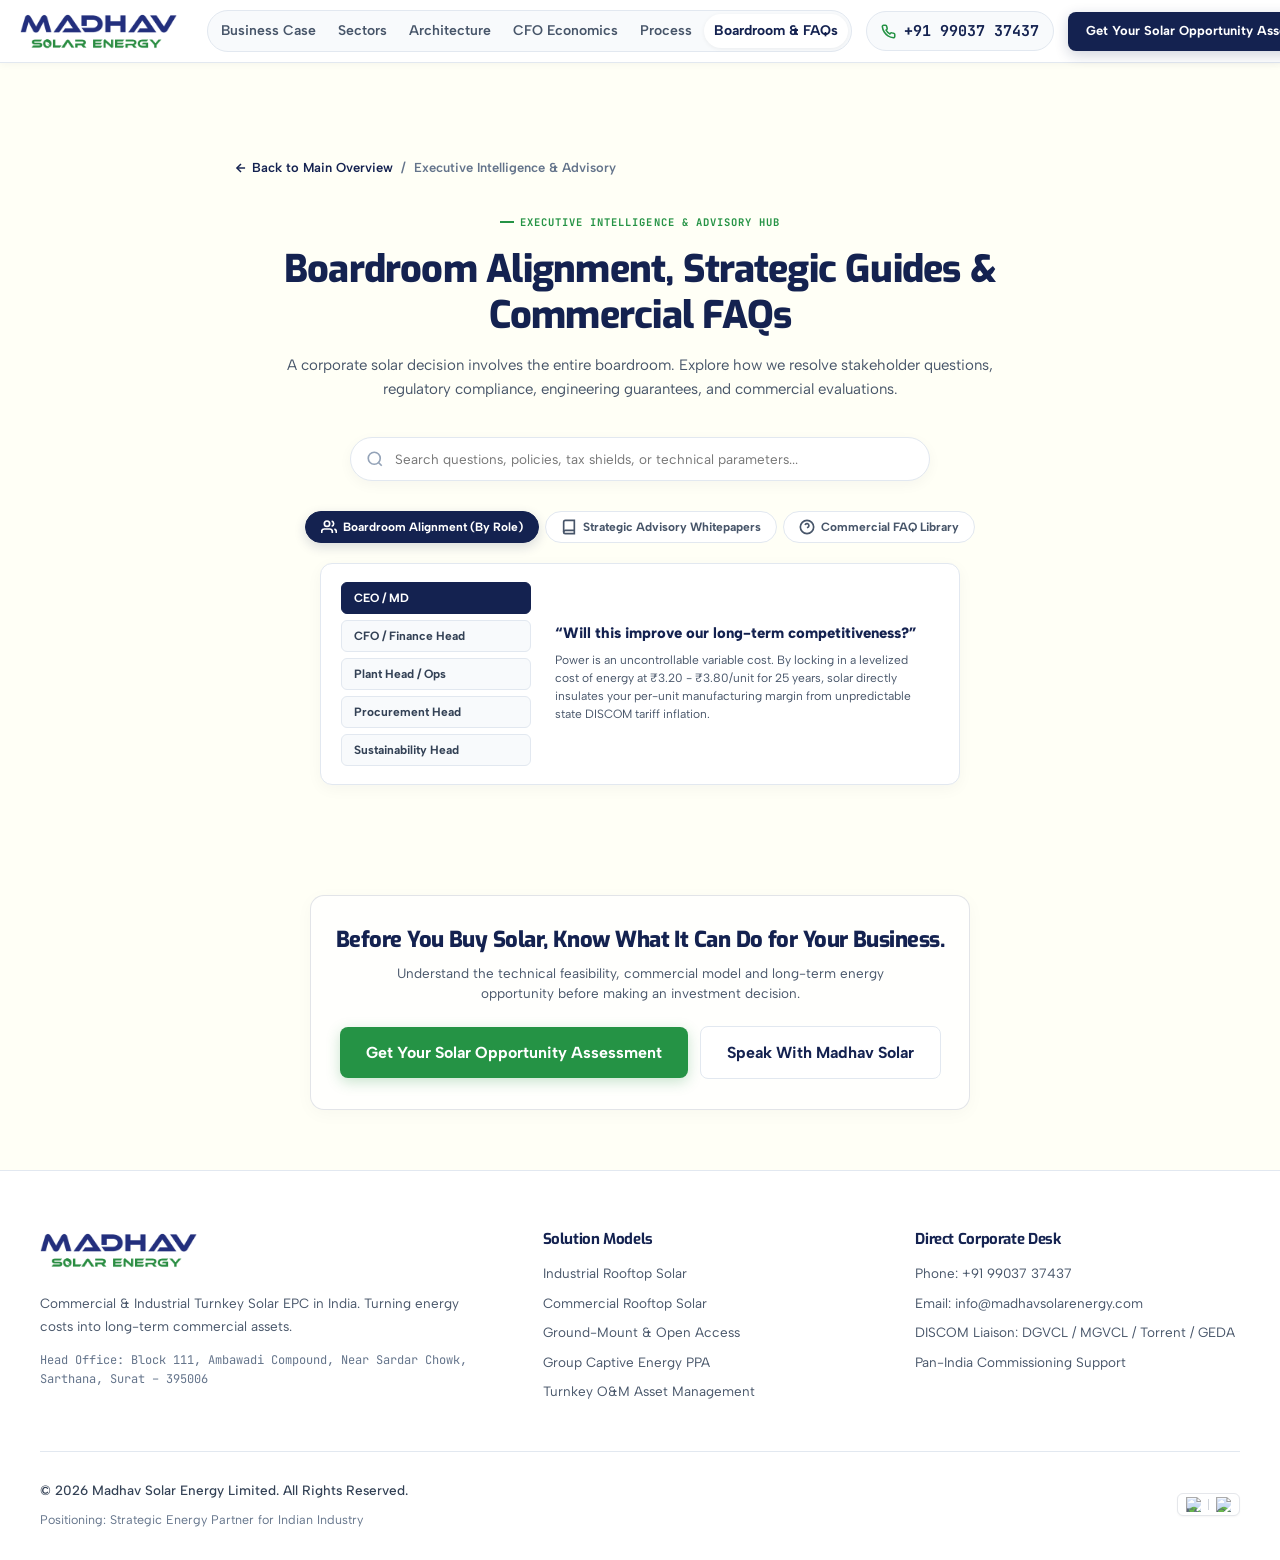
==== commit 7c83a056: "Update fonts to Albert Sans and Exo, increase base font size by 2px, and add frosted card headers" ====
--- a/faq.html
+++ b/faq.html
@@ -9,7 +9,7 @@
   <!-- Fonts -->
   <link rel="preconnect" href="https://fonts.googleapis.com">
   <link rel="preconnect" href="https://fonts.gstatic.com" crossorigin>
-  <link href="https://fonts.googleapis.com/css2?family=Plus+Jakarta+Sans:wght@400;500;600;700;800&family=JetBrains+Mono:wght@500;600;700&display=swap" rel="stylesheet">
+  <link href="https://fonts.googleapis.com/css2?family=Albert+Sans:ital,wght@0,300..900;1,300..900&family=Exo:ital,wght@0,300..900;1,300..900&family=JetBrains+Mono:wght@500;600;700&display=swap" rel="stylesheet">
   
   <link rel="stylesheet" href="./styles.css">
   <style>
--- a/styles.css
+++ b/styles.css
@@ -22,7 +22,8 @@
   --slate-100: #F1F5F9;
   --slate-50: #F8FAFC;
   --white: #FFFFFF;
-  --font-main: 'Plus Jakarta Sans', -apple-system, BlinkMacSystemFont, 'Segoe UI', Roboto, sans-serif;
+  --font-main: 'Albert Sans', 'Exo', -apple-system, BlinkMacSystemFont, 'Segoe UI', Roboto, sans-serif;
+  --font-heading: 'Exo', 'Albert Sans', sans-serif;
   --font-mono: 'JetBrains Mono', 'Space Grotesk', monospace;
   --radius-sm: 8px;
   --radius-md: 14px;
@@ -42,7 +43,7 @@
 
 html {
   scroll-behavior: smooth;
-  font-size: 16px;
+  font-size: 18px;
   -webkit-font-smoothing: antialiased;
 }
 
@@ -84,7 +85,14 @@
 }
 
 /* Typography Base */
-h1, h2, h3, h4, h5, h6 {
+h1, h2, h3, h4, h5, h6,
+.section-title,
+.hero-title,
+.brand-name,
+.section-eyebrow,
+.kpi-num,
+.stat-value {
+  font-family: var(--font-heading);
   color: var(--navy);
   font-weight: 800;
   line-height: 1.18;
@@ -97,7 +105,8 @@
   line-height: 1.68;
 }
 
-a {
+a, button, input, select, textarea {
+  font-family: inherit;
   color: inherit;
   text-decoration: none;
 }
@@ -307,7 +316,7 @@
 
 .nav-link {
   display: block;
-  font-size: 13px;
+  font-size: 15px;
   font-weight: 600;
   color: var(--slate-600);
   padding: 7px 14px;
@@ -333,7 +342,7 @@
   display: inline-flex;
   align-items: center;
   gap: 8px;
-  font-size: 13px;
+  font-size: 15px;
   font-weight: 700;
   color: var(--navy);
   font-family: var(--font-mono);
@@ -356,7 +365,7 @@
 
 .nav-cta-btn {
   white-space: nowrap;
-  font-size: 13px;
+  font-size: 15px;
   padding: 9px 20px;
 }
 
@@ -366,7 +375,7 @@
     padding: 3px;
   }
   .nav-link {
-    font-size: 12px;
+    font-size: 14px;
     padding: 6px 10px;
   }
   .nav-container {
@@ -389,7 +398,7 @@
   gap: 10px;
   padding: 13px 26px;
   border-radius: var(--radius-sm);
-  font-size: 14px;
+  font-size: 16px;
   font-weight: 700;
   cursor: pointer;
   transition: all 0.22s cubic-bezier(0.16, 1, 0.3, 1);
@@ -2090,71 +2099,140 @@
   gap: 14px;
 }
 
+/* ============================================================
+   ARCH CARDS — Image-squeeze design (same pattern as case cards)
+   • Rest:  Image fills card + thin bottom strip (tag + title)
+   • Hover: Image squeezes to top half, detail panel slides up
+   ============================================================ */
+
 .arch-card {
+  position: relative;
   background: var(--white);
   border: 1px solid var(--slate-200);
-  border-radius: 10px;
+  border-radius: 12px;
   overflow: hidden;
+  height: 220px;
   display: flex;
   flex-direction: column;
-  transition: all 0.25s ease;
-  box-shadow: 0 2px 8px rgba(15, 23, 42, 0.04);
+  box-shadow: 0 2px 10px rgba(15, 23, 42, 0.05);
+  transition: box-shadow 0.35s ease, transform 0.35s ease;
+  cursor: pointer;
 }
 
 .arch-card:hover {
-  border-color: var(--navy);
-  box-shadow: 0 8px 22px rgba(20, 34, 80, 0.08);
-  transform: translateY(-2px);
-}
-
+  box-shadow: 0 10px 28px rgba(20, 34, 80, 0.12);
+  transform: translateY(-3px);
+}
+
+/* ---- IMAGE WRAP ---- */
 .arch-img-wrap {
-  width: 100%;
-  height: 105px;
+  flex: 1 1 auto;
+  min-height: 0;
+  position: relative;
   overflow: hidden;
   background: var(--slate-900);
+  transition: flex 0.42s cubic-bezier(0.16, 1, 0.3, 1);
+}
+
+.arch-card:hover .arch-img-wrap {
+  flex: 0 0 50%;
 }
 
 .arch-card-img {
   width: 100%;
   height: 100%;
   object-fit: cover;
+  object-position: center 30%;
   display: block;
-  transition: transform 0.4s ease;
+  transition: transform 0.5s cubic-bezier(0.16, 1, 0.3, 1);
 }
 
 .arch-card:hover .arch-card-img {
-  transform: scale(1.06);
-}
-
-.arch-card-body {
-  padding: 12px 14px;
+  transform: scale(1.05);
+}
+
+/* ---- ALWAYS-VISIBLE BOTTOM STRIP ---- */
+.arch-strip {
+  flex: 0 0 auto;
+  padding: 9px 13px 10px;
+  background: var(--white);
+  border-top: 1px solid var(--slate-100);
   display: flex;
   flex-direction: column;
-  flex-grow: 1;
-}
-
-.arch-tag {
-  font-family: var(--font-mono);
-  font-size: 8.5px;
+  gap: 2px;
+  transition: opacity 0.25s ease;
+}
+
+.arch-card:hover .arch-strip {
+  opacity: 0;
+  pointer-events: none;
+}
+
+.arch-strip-tag {
+  font-family: var(--font-mono);
+  font-size: 7.5px;
   font-weight: 700;
   color: var(--slate-400);
-  margin-bottom: 4px;
   text-transform: uppercase;
   letter-spacing: 0.05em;
 }
 
+.arch-strip-title {
+  font-size: 12.5px;
+  font-weight: 800;
+  color: var(--navy);
+  letter-spacing: -0.01em;
+  line-height: 1.2;
+}
+
+/* ---- DETAIL PANEL (slides up from bottom on hover) ---- */
+.arch-detail-panel {
+  position: absolute;
+  left: 0;
+  right: 0;
+  bottom: 0;
+  height: 50%;
+  background: var(--white);
+  border-top: 1px solid var(--slate-100);
+  padding: 10px 13px 12px;
+  display: flex;
+  flex-direction: column;
+  gap: 4px;
+  transform: translateY(100%);
+  transition: transform 0.42s cubic-bezier(0.16, 1, 0.3, 1);
+  z-index: 10;
+  overflow: hidden;
+}
+
+.arch-card:hover .arch-detail-panel {
+  transform: translateY(0);
+}
+
+.arch-tag {
+  font-family: var(--font-mono);
+  font-size: 8px;
+  font-weight: 700;
+  color: var(--slate-400);
+  text-transform: uppercase;
+  letter-spacing: 0.05em;
+}
+
 .arch-card h3 {
-  font-size: 14.5px;
+  font-size: 13.5px;
   font-weight: 800;
   color: var(--navy);
-  margin-bottom: 4px;
+  margin: 0;
+  line-height: 1.2;
 }
 
 .arch-card p {
-  font-size: 11.5px;
+  font-size: 11px;
   color: var(--slate-600);
-  line-height: 1.45;
-}
+  line-height: 1.4;
+  margin: 0;
+}
+
+
 
 /* ==========================================================
    SECTION 7: THE CFO SECTION (FINANCIAL ENGINE)
@@ -2361,78 +2439,161 @@
 /* ==========================================================
    SECTION 8: PROJECT PROOF (OUTCOME CARDS)
    ========================================================== */
+/* ==========================================================
+   SECTION 8: PROJECT PROOF (OUTCOME CARDS WITH 50/50 SPLIT & HOVER SLIDE)
+   ========================================================== */
 .proof-cards-grid {
   display: grid;
   grid-template-columns: repeat(3, 1fr);
-  gap: 10px;
-  max-width: 660px;
+  gap: 16px;
+  max-width: 780px;
   margin: 0 auto;
 }
 
+/* ============================================================
+   CASE CARDS — Image-squeeze design
+   • Rest:  Full card = image + thin bottom strip (title + KPI)
+   • Hover: Image squeezes to top half, detail panel fills bottom
+   ============================================================ */
+
 .proof-case-card {
+  position: relative;
   background: var(--white);
   border: 1px solid var(--slate-200);
-  border-radius: 8px;
+  border-radius: 14px;
   overflow: hidden;
-  box-shadow: 0 2px 8px rgba(15, 23, 42, 0.04);
+  height: 280px;
+  box-shadow: 0 4px 18px rgba(15, 23, 42, 0.07);
+  transition: box-shadow 0.35s ease, transform 0.35s ease;
   display: flex;
   flex-direction: column;
-  transition: transform 0.25s ease, box-shadow 0.25s ease;
+  cursor: pointer;
 }
 
 .proof-case-card:hover {
-  transform: translateY(-2px);
-  box-shadow: 0 6px 18px rgba(20, 34, 80, 0.08);
-}
-
+  box-shadow: 0 12px 36px rgba(20, 34, 80, 0.14);
+  transform: translateY(-3px);
+}
+
+/* ---- IMAGE WRAP ---- */
 .case-img-wrap {
+  flex: 1 1 auto;          /* grows to fill remaining space */
+  min-height: 0;
   position: relative;
-  width: 100%;
-  height: 95px;
   overflow: hidden;
-  background: var(--slate-900);
+  transition: flex 0.42s cubic-bezier(0.16, 1, 0.3, 1);
+}
+
+.proof-case-card:hover .case-img-wrap {
+  flex: 0 0 50%;           /* squeeze to exactly half on hover */
 }
 
 .case-card-img {
   width: 100%;
   height: 100%;
   object-fit: cover;
+  object-position: center 25%;
   display: block;
-  transition: transform 0.4s ease;
+  transition: transform 0.6s cubic-bezier(0.16, 1, 0.3, 1);
 }
 
 .proof-case-card:hover .case-card-img {
-  transform: scale(1.06);
+  transform: scale(1.05);
 }
 
 .case-img-badge {
   position: absolute;
-  bottom: 6px;
-  left: 8px;
+  top: 10px;
+  left: 10px;
   background: rgba(20, 34, 80, 0.88);
   backdrop-filter: blur(6px);
   color: #fff;
   font-family: var(--font-mono);
-  font-size: 8px;
-  font-weight: 700;
-  padding: 2px 6px;
-  border-radius: 4px;
-  border: 1px solid rgba(255, 255, 255, 0.2);
-}
-
-.case-card-header {
-  padding: 8px 10px;
-  background: var(--slate-50);
-  border-bottom: 1px solid var(--slate-200);
+  font-size: 8.5px;
+  font-weight: 700;
+  padding: 3px 8px;
+  border-radius: 6px;
+  border: 1px solid rgba(255,255,255,0.18);
+  z-index: 2;
+  letter-spacing: 0.03em;
+}
+
+/* ---- ALWAYS-VISIBLE BOTTOM STRIP ---- */
+.case-strip {
+  flex: 0 0 auto;
+  padding: 10px 14px 11px;
+  background: var(--white);
+  border-top: 1px solid var(--slate-100);
+  display: flex;
+  flex-direction: column;
+  gap: 3px;
+  transition: opacity 0.3s ease;
+}
+
+.proof-case-card:hover .case-strip {
+  opacity: 0;              /* strip fades out as detail panel takes over */
+  pointer-events: none;
+}
+
+.case-strip-title {
+  font-size: 12px;
+  font-weight: 800;
+  color: var(--navy);
+  letter-spacing: -0.01em;
+  line-height: 1.2;
+}
+
+.case-strip-kpi {
+  font-family: var(--font-mono);
+  font-size: 9.5px;
+  font-weight: 700;
+  color: var(--green);
+  letter-spacing: 0.01em;
+}
+
+/* ---- DETAIL PANEL (slides up from bottom on hover) ---- */
+.case-detail-panel {
+  position: absolute;
+  left: 0;
+  right: 0;
+  bottom: 0;
+  height: 50%;
+  background: var(--white);
+  border-top: 1px solid var(--slate-100);
+  padding: 11px 14px 12px;
+  display: flex;
+  flex-direction: column;
+  gap: 7px;
+  transform: translateY(100%);
+  transition: transform 0.42s cubic-bezier(0.16, 1, 0.3, 1);
+  z-index: 10;
+  overflow: hidden;
+}
+
+.proof-case-card:hover .case-detail-panel,
+.proof-case-card.active .case-detail-panel {
+  transform: translateY(0);
+}
+
+.case-detail-header {
   display: flex;
   justify-content: space-between;
   align-items: center;
-}
-
+  margin-bottom: 2px;
+}
+
+.case-detail-row {
+  display: flex;
+  flex-direction: column;
+  gap: 1px;
+}
+
+/* shared existing classes, kept for reuse */
 .case-industry {
-  font-size: 11.5px;
+  font-size: 12px;
   font-weight: 800;
   color: var(--navy);
+  letter-spacing: -0.01em;
 }
 
 .case-capacity-pill {
@@ -2446,25 +2607,17 @@
   color: var(--green);
 }
 
-.case-body {
-  padding: 10px;
-  display: flex;
-  flex-direction: column;
-  gap: 7px;
-  flex-grow: 1;
-}
-
 .case-field-label {
   font-family: var(--font-mono);
   font-size: 8px;
   font-weight: 700;
   text-transform: uppercase;
   color: var(--slate-400);
-  margin-bottom: 1px;
+  letter-spacing: 0.04em;
 }
 
 .case-field-val {
-  font-size: 10.5px;
+  font-size: 10px;
   color: var(--slate-700);
   line-height: 1.35;
 }
@@ -2472,13 +2625,17 @@
 .case-outcome-highlight {
   background: var(--green-soft);
   border-left: 2.5px solid var(--green);
-  padding: 6px 8px;
+  padding: 5px 8px;
   border-radius: 0 4px 4px 0;
-  font-size: 10.5px;
-  font-weight: 700;
-  color: var(--navy);
-  line-height: 1.35;
-}
+  font-size: 10px;
+  font-weight: 700;
+  color: var(--navy);
+  line-height: 1.3;
+  margin-top: auto;
+}
+
+
+
 
 /* ==========================================================
    SECTION 9: THE DECISION FRAMEWORK
@@ -2930,6 +3087,28 @@
   display: block;
 }
 
+/* Boardroom Intelligence & FAQs Link Banner */
+.faq-teaser-card {
+  background: rgba(255, 255, 255, 0.72);
+  border: 1px dashed rgba(20, 34, 80, 0.18);
+  border-radius: var(--radius-md);
+  padding: 24px 28px;
+  max-width: 660px;
+  margin: 0 auto;
+  display: flex;
+  flex-direction: column;
+  align-items: center;
+  gap: 8px;
+  box-shadow: 0 4px 16px rgba(15, 23, 42, 0.03);
+  transition: background 0.3s ease, border-color 0.3s ease, box-shadow 0.3s ease;
+}
+
+.faq-teaser-card:hover {
+  background: #FFFFFF;
+  border-color: rgba(20, 34, 80, 0.28);
+  box-shadow: 0 8px 24px rgba(20, 34, 80, 0.08);
+}
+
 /* ==========================================================
    SECTION 16: FINAL CONVERSION BANNER
    ========================================================== */
@@ -2947,9 +3126,16 @@
   margin: 0 auto;
   border-radius: 14px;
   overflow: hidden;
-  box-shadow: none;
-  border: 1px solid rgba(20, 34, 80, 0.08);
-  background: transparent;
+  box-shadow: 0 4px 18px rgba(15, 23, 42, 0.03);
+  border: 1px solid rgba(20, 34, 80, 0.12);
+  background: rgba(255, 255, 255, 0.72);
+  transition: background 0.3s ease, border-color 0.3s ease, box-shadow 0.3s ease;
+}
+
+.final-cta-box:hover {
+  background: #FFFFFF;
+  border-color: rgba(20, 34, 80, 0.22);
+  box-shadow: 0 10px 28px rgba(20, 34, 80, 0.07);
 }
 
 .final-cta-backdrop-wrap {
@@ -3651,6 +3837,26 @@
   gap: 8px;
 }
 
+/* Section header card — frosted white look floating over background sketch */
+.sketch-header-card {
+  background: rgba(255, 255, 255, 0.72);
+  border: 1px solid rgba(20, 34, 80, 0.08);
+  border-radius: 14px;
+  padding: 24px 30px 22px;
+  max-width: 720px;
+  margin: 0 auto 28px;
+  text-align: center;
+  backdrop-filter: blur(8px);
+  -webkit-backdrop-filter: blur(8px);
+  box-shadow: 0 4px 20px rgba(20, 34, 80, 0.04);
+}
+
+.sketch-header-card .section-header,
+.sketch-header-card .merged-block-title-wrap {
+  margin: 0;
+  max-width: 100%;
+}
+
 .pipeline-stage-pill {
   background: rgba(255, 255, 255, 0.88);
   border: 1px solid rgba(20, 34, 80, 0.08);
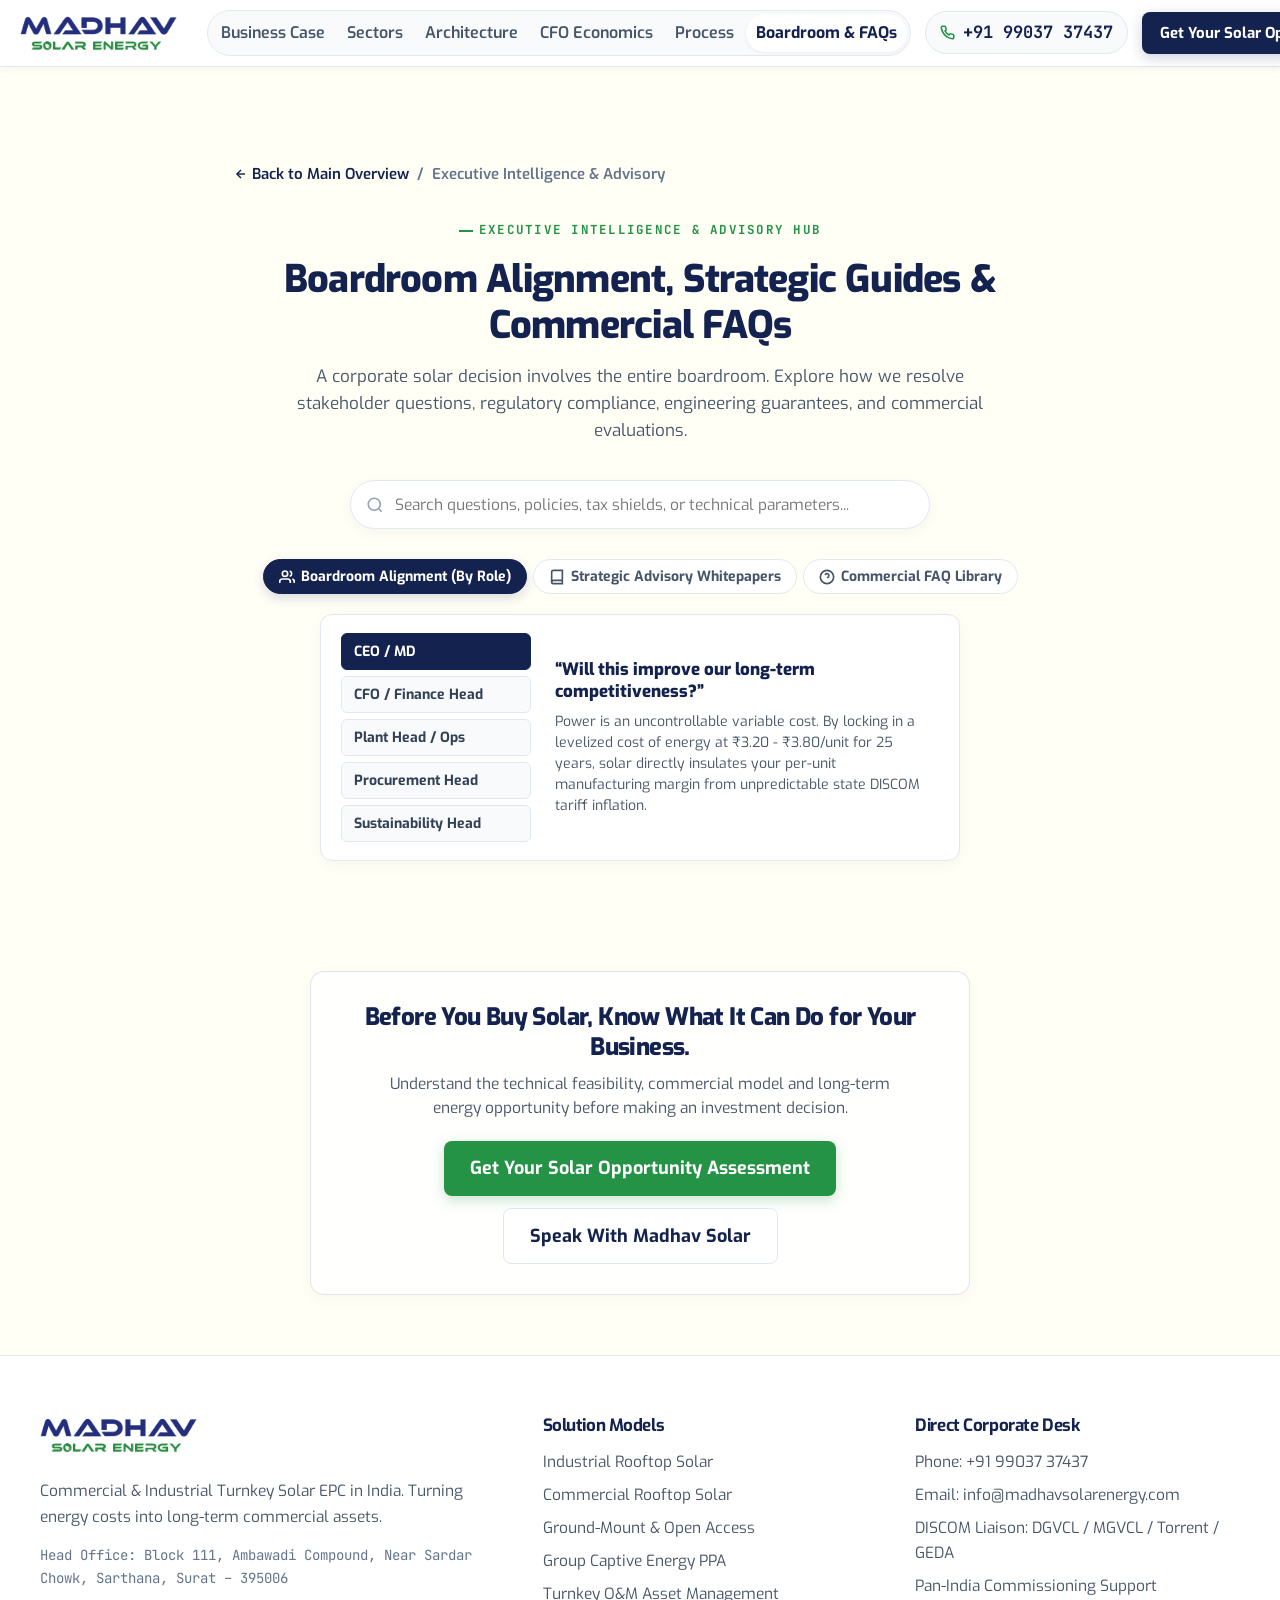
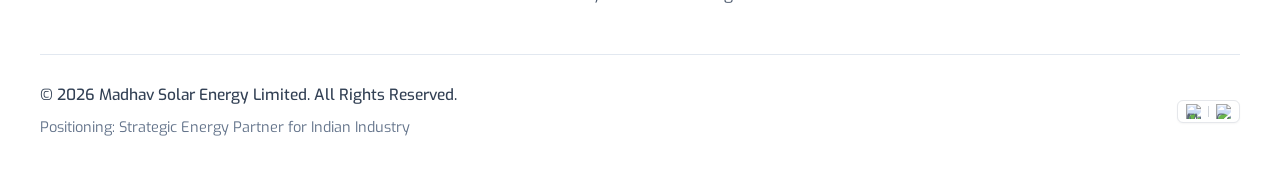
==== commit 253778d0: "Increase all fixed font sizes by 2px across the entire site" ====
--- a/faq.html
+++ b/faq.html
@@ -25,7 +25,7 @@
       display: inline-flex;
       align-items: center;
       gap: 8px;
-      font-size: 13px;
+      font-size: 15px;
       font-weight: 600;
       color: var(--slate-500);
       margin-bottom: 24px;
@@ -55,7 +55,7 @@
       margin: 10px 0 14px;
     }
     .faq-page-hero p {
-      font-size: 15px;
+      font-size: 17px;
       color: var(--slate-600);
       line-height: 1.6;
     }
@@ -71,7 +71,7 @@
       border: 1.5px solid var(--slate-200);
       border-radius: var(--radius-full);
       font-family: inherit;
-      font-size: 13.5px;
+      font-size: 15.5px;
       color: var(--navy);
       box-shadow: 0 4px 14px rgba(15, 23, 42, 0.04);
       outline: none;
@@ -107,7 +107,7 @@
       background: rgba(20, 34, 80, 0.04);
       border: 1px solid rgba(20, 34, 80, 0.08);
       border-radius: var(--radius-full);
-      font-size: 11.5px;
+      font-size: 13.5px;
       font-weight: 600;
       color: var(--slate-600);
       cursor: pointer;
@@ -225,32 +225,32 @@
           <div class="arch-card">
             <div style="padding: 18px 20px;">
               <div class="arch-tag">POLICY // 01</div>
-              <h3 style="font-size: 15px; margin-bottom: 6px; font-weight: 800; color: var(--navy);">Gujarat C&I Solar & Net-Metering</h3>
-              <p style="font-size: 12.5px; line-height: 1.5; color: var(--slate-600);">GERC policy amendments, 15-minute billing cycles, banking charges, and wheeling limits for commercial & industrial consumers.</p>
+              <h3 style="font-size: 17px; margin-bottom: 6px; font-weight: 800; color: var(--navy);">Gujarat C&I Solar & Net-Metering</h3>
+              <p style="font-size: 14.5px; line-height: 1.5; color: var(--slate-600);">GERC policy amendments, 15-minute billing cycles, banking charges, and wheeling limits for commercial & industrial consumers.</p>
             </div>
           </div>
 
           <div class="arch-card">
             <div style="padding: 18px 20px;">
               <div class="arch-tag">FINANCE // 02</div>
-              <h3 style="font-size: 15px; margin-bottom: 6px; font-weight: 800; color: var(--navy);">CAPEX vs OPEX Modeling</h3>
-              <p style="font-size: 12.5px; line-height: 1.5; color: var(--slate-600);">Detailed mathematical comparison between self-financed ownership (2.8 yr payback) and Zero-CAPEX PPA RESCO structures.</p>
+              <h3 style="font-size: 17px; margin-bottom: 6px; font-weight: 800; color: var(--navy);">CAPEX vs OPEX Modeling</h3>
+              <p style="font-size: 14.5px; line-height: 1.5; color: var(--slate-600);">Detailed mathematical comparison between self-financed ownership (2.8 yr payback) and Zero-CAPEX PPA RESCO structures.</p>
             </div>
           </div>
 
           <div class="arch-card">
             <div style="padding: 18px 20px;">
               <div class="arch-tag">ENGINEERING // 03</div>
-              <h3 style="font-size: 15px; margin-bottom: 6px; font-weight: 800; color: var(--navy);">PEB Roof Integrity Clamping</h3>
-              <p style="font-size: 12.5px; line-height: 1.5; color: var(--slate-600);">Non-penetrative standing-seam clamping systems that eliminate screw holes, maintain shed structural warranties, and resist 180 km/h wind gusts.</p>
+              <h3 style="font-size: 17px; margin-bottom: 6px; font-weight: 800; color: var(--navy);">PEB Roof Integrity Clamping</h3>
+              <p style="font-size: 14.5px; line-height: 1.5; color: var(--slate-600);">Non-penetrative standing-seam clamping systems that eliminate screw holes, maintain shed structural warranties, and resist 180 km/h wind gusts.</p>
             </div>
           </div>
 
           <div class="arch-card">
             <div style="padding: 18px 20px;">
               <div class="arch-tag">TAXATION // 04</div>
-              <h3 style="font-size: 15px; margin-bottom: 6px; font-weight: 800; color: var(--navy);">Section 32 Tax Depreciation</h3>
-              <p style="font-size: 12.5px; line-height: 1.5; color: var(--slate-600);">How commercial enterprises write off 40% of plant capital in Year 1 under Indian Income Tax Act to shield immediate corporate taxable income.</p>
+              <h3 style="font-size: 17px; margin-bottom: 6px; font-weight: 800; color: var(--navy);">Section 32 Tax Depreciation</h3>
+              <p style="font-size: 14.5px; line-height: 1.5; color: var(--slate-600);">How commercial enterprises write off 40% of plant capital in Year 1 under Indian Income Tax Act to shield immediate corporate taxable income.</p>
             </div>
           </div>
         </div>
@@ -395,16 +395,16 @@
       <div class="footer-top-grid">
         <div class="footer-brand-col">
           <img src="./image.png" alt="Madhav Solar Energy">
-          <p style="color: var(--slate-600); font-size: 13.5px; margin-bottom: 14px;">
+          <p style="color: var(--slate-600); font-size: 15.5px; margin-bottom: 14px;">
             Commercial & Industrial Turnkey Solar EPC in India. Turning energy costs into long-term commercial assets.
           </p>
-          <div style="font-family: var(--font-mono); font-size: 12px; color: var(--slate-500);">
+          <div style="font-family: var(--font-mono); font-size: 14px; color: var(--slate-500);">
             Head Office: Block 111, Ambawadi Compound, Near Sardar Chowk, Sarthana, Surat – 395006
           </div>
         </div>
 
         <div>
-          <h4 style="color: var(--navy); font-size: 15px; margin-bottom: 14px;">Solution Models</h4>
+          <h4 style="color: var(--navy); font-size: 17px; margin-bottom: 14px;">Solution Models</h4>
           <ul style="list-style: none; display: flex; flex-direction: column; gap: 8px; color: var(--slate-600);">
             <li><a href="./index.html#solutions" style="color: inherit; text-decoration: none;">Industrial Rooftop Solar</a></li>
             <li><a href="./index.html#solutions" style="color: inherit; text-decoration: none;">Commercial Rooftop Solar</a></li>
@@ -415,7 +415,7 @@
         </div>
 
         <div>
-          <h4 style="color: var(--navy); font-size: 15px; margin-bottom: 14px;">Direct Corporate Desk</h4>
+          <h4 style="color: var(--navy); font-size: 17px; margin-bottom: 14px;">Direct Corporate Desk</h4>
           <ul style="list-style: none; display: flex; flex-direction: column; gap: 8px; color: var(--slate-600);">
             <li>Phone: +91 99037 37437</li>
             <li>Email: info@madhavsolarenergy.com</li>
@@ -428,7 +428,7 @@
       <div class="footer-bottom-bar">
         <div class="footer-copyright-col">
           <div style="color: var(--slate-700); font-weight: 500;">© 2026 Madhav Solar Energy Limited. All Rights Reserved.</div>
-          <div style="color: var(--slate-500); font-size: 12.5px; margin-top: 4px;">
+          <div style="color: var(--slate-500); font-size: 14.5px; margin-top: 4px;">
             Positioning: Strategic Energy Partner for Indian Industry
           </div>
         </div>
@@ -583,7 +583,7 @@
           </div>
         </form>
 
-        <div id="formFeedback" style="display: none; margin-top: 16px; padding: 14px 18px; background: rgba(37, 147, 69, 0.08); border: 1px solid var(--green); border-radius: var(--radius-sm); color: var(--navy); font-size: 13.5px; font-weight: 600; text-align: center;">
+        <div id="formFeedback" style="display: none; margin-top: 16px; padding: 14px 18px; background: rgba(37, 147, 69, 0.08); border: 1px solid var(--green); border-radius: var(--radius-sm); color: var(--navy); font-size: 15.5px; font-weight: 600; text-align: center;">
           ✓ Your requirement has been captured. Our commercial engineering team will prepare your assessment draft and contact you shortly.
         </div>
       </div>
--- a/styles.css
+++ b/styles.css
@@ -22,7 +22,7 @@
   --slate-100: #F1F5F9;
   --slate-50: #F8FAFC;
   --white: #FFFFFF;
-  --font-main: 'Albert Sans', 'Exo', -apple-system, BlinkMacSystemFont, 'Segoe UI', Roboto, sans-serif;
+  --font-main: 'Exo', 'Albert Sans', -apple-system, BlinkMacSystemFont, 'Segoe UI', Roboto, sans-serif;
   --font-heading: 'Exo', 'Albert Sans', sans-serif;
   --font-mono: 'JetBrains Mono', 'Space Grotesk', monospace;
   --radius-sm: 8px;
@@ -43,7 +43,7 @@
 
 html {
   scroll-behavior: smooth;
-  font-size: 18px;
+  font-size: 20px;
   -webkit-font-smoothing: antialiased;
 }
 
@@ -239,7 +239,7 @@
   align-items: center;
   justify-content: space-between;
   width: 100%;
-  font-size: 11px;
+  font-size: 13px;
   font-weight: 600;
   color: var(--slate-500);
   font-family: var(--font-mono);
@@ -316,7 +316,7 @@
 
 .nav-link {
   display: block;
-  font-size: 15px;
+  font-size: 17px;
   font-weight: 600;
   color: var(--slate-600);
   padding: 7px 14px;
@@ -342,7 +342,7 @@
   display: inline-flex;
   align-items: center;
   gap: 8px;
-  font-size: 15px;
+  font-size: 17px;
   font-weight: 700;
   color: var(--navy);
   font-family: var(--font-mono);
@@ -365,7 +365,7 @@
 
 .nav-cta-btn {
   white-space: nowrap;
-  font-size: 15px;
+  font-size: 17px;
   padding: 9px 20px;
 }
 
@@ -375,7 +375,7 @@
     padding: 3px;
   }
   .nav-link {
-    font-size: 14px;
+    font-size: 16px;
     padding: 6px 10px;
   }
   .nav-container {
@@ -398,7 +398,7 @@
   gap: 10px;
   padding: 13px 26px;
   border-radius: var(--radius-sm);
-  font-size: 16px;
+  font-size: 18px;
   font-weight: 700;
   cursor: pointer;
   transition: all 0.22s cubic-bezier(0.16, 1, 0.3, 1);
@@ -445,7 +445,7 @@
 
 .btn-sm {
   padding: 9px 18px;
-  font-size: 13px;
+  font-size: 15px;
 }
 
 /* ==========================================================
@@ -486,7 +486,7 @@
   align-items: center;
   gap: 6px;
   font-family: var(--font-mono);
-  font-size: 10.5px;
+  font-size: 12.5px;
   font-weight: 700;
   color: var(--green);
   text-transform: uppercase;
@@ -512,7 +512,7 @@
 }
 
 .section-lead {
-  font-size: 13px;
+  font-size: 15px;
   color: var(--slate-600);
   max-width: 520px;
   margin: 0 auto;
@@ -577,7 +577,7 @@
 
 .hero-badge-tag {
   font-family: var(--font-mono);
-  font-size: 11px;
+  font-size: 13px;
   font-weight: 800;
   color: #166534;
   letter-spacing: 0.06em;
@@ -585,12 +585,12 @@
 
 .hero-badge-sep {
   color: rgba(37, 147, 69, 0.4);
-  font-size: 10px;
+  font-size: 12px;
 }
 
 .hero-badge-meta {
   font-family: var(--font-mono);
-  font-size: 11px;
+  font-size: 13px;
   font-weight: 700;
   color: var(--navy);
   letter-spacing: 0.04em;
@@ -654,7 +654,7 @@
   background: linear-gradient(135deg, #259345 0%, #1e7b39 100%);
   color: #ffffff;
   padding: 14px 28px;
-  font-size: 14.5px;
+  font-size: 16.5px;
   font-weight: 700;
   border-radius: 10px;
   box-shadow: 0 4px 16px rgba(37, 147, 69, 0.32), inset 0 1px 0 rgba(255, 255, 255, 0.2);
@@ -686,7 +686,7 @@
   color: var(--navy);
   border: 1.5px solid var(--slate-300);
   padding: 13px 24px;
-  font-size: 14px;
+  font-size: 16px;
   font-weight: 700;
   border-radius: 10px;
   box-shadow: 0 2px 6px rgba(15, 23, 42, 0.04);
@@ -720,7 +720,7 @@
   display: inline-flex;
   align-items: center;
   gap: 7px;
-  font-size: 12.5px;
+  font-size: 14.5px;
   font-weight: 600;
   color: var(--slate-600);
   white-space: nowrap;
@@ -764,7 +764,7 @@
   background: rgba(10, 19, 48, 0.96);
   border-bottom: 1px solid rgba(255, 255, 255, 0.08);
   font-family: var(--font-mono);
-  font-size: 10px;
+  font-size: 12px;
 }
 
 .hud-left {
@@ -789,7 +789,7 @@
   color: #4ADE80;
   font-weight: 700;
   letter-spacing: 0.04em;
-  font-size: 9.5px;
+  font-size: 11.5px;
 }
 
 /* Half-Sized Compact Image Stage */
@@ -842,14 +842,14 @@
 
 .hud-metric-pill .metric-lbl {
   font-family: var(--font-mono);
-  font-size: 8px;
+  font-size: 10px;
   font-weight: 700;
   color: #94A3B8;
   letter-spacing: 0.06em;
 }
 
 .hud-metric-pill .metric-val {
-  font-size: 11.5px;
+  font-size: 13.5px;
   font-weight: 800;
   color: #FFFFFF;
 }
@@ -923,7 +923,7 @@
 }
 
 .badge-stat {
-  font-size: 13.5px;
+  font-size: 15.5px;
   font-weight: 850;
   color: var(--navy);
   line-height: 1.15;
@@ -931,7 +931,7 @@
 }
 
 .badge-sub {
-  font-size: 10px;
+  font-size: 12px;
   font-weight: 600;
   color: var(--slate-600);
   line-height: 1.15;
@@ -939,7 +939,7 @@
 
 .badge-chip {
   font-family: var(--font-mono);
-  font-size: 9px;
+  font-size: 11px;
   font-weight: 800;
   background: rgba(37, 147, 69, 0.12);
   color: #166534;
@@ -985,7 +985,7 @@
 
 .proof-dock-num {
   font-family: var(--font-mono);
-  font-size: 24px;
+  font-size: 26px;
   font-weight: 850;
   color: var(--navy);
   line-height: 1.1;
@@ -998,7 +998,7 @@
 }
 
 .proof-dock-lbl {
-  font-size: 11px;
+  font-size: 13px;
   font-weight: 600;
   color: var(--slate-500);
   line-height: 1.25;
@@ -1042,7 +1042,7 @@
 }
 
 #problem .section-eyebrow {
-  font-size: 10.5px;
+  font-size: 12.5px;
   letter-spacing: 0.1em;
   margin-bottom: 6px;
 }
@@ -1056,7 +1056,7 @@
 }
 
 #problem .section-lead {
-  font-size: 12.5px !important;
+  font-size: 14.5px !important;
   max-width: 480px;
   margin: 0 auto;
   line-height: 1.45;
@@ -1128,7 +1128,7 @@
   align-items: center;
   justify-content: center;
   font-family: var(--font-mono);
-  font-size: 10px;
+  font-size: 12px;
   font-weight: 800;
   color: var(--navy);
   z-index: 3;
@@ -1164,7 +1164,7 @@
 .factor-tag {
   display: inline-block;
   font-family: var(--font-mono);
-  font-size: 9px;
+  font-size: 11px;
   font-weight: 700;
   color: var(--green);
   letter-spacing: 0.05em;
@@ -1175,7 +1175,7 @@
 }
 
 .branch-card h4 {
-  font-size: 12.5px;
+  font-size: 14.5px;
   font-weight: 700;
   color: var(--navy);
   margin-bottom: 2px;
@@ -1183,7 +1183,7 @@
 }
 
 .branch-card p {
-  font-size: 11px;
+  font-size: 13px;
   color: var(--slate-600);
   line-height: 1.35;
   margin: 0;
@@ -1230,7 +1230,7 @@
 
 .pivot-label {
   font-family: var(--font-mono);
-  font-size: 11px;
+  font-size: 13px;
   font-weight: 700;
   text-transform: uppercase;
   letter-spacing: 0.1em;
@@ -1246,7 +1246,7 @@
 }
 
 .pivot-quote {
-  font-size: 22px;
+  font-size: 24px;
   font-weight: 700;
   line-height: 1.35;
   color: var(--white);
@@ -1307,7 +1307,7 @@
 
 .hub-node-label {
   font-family: var(--font-mono);
-  font-size: 7.5px;
+  font-size: 9.5px;
   font-weight: 800;
   color: var(--navy);
   letter-spacing: 0.08em;
@@ -1404,7 +1404,7 @@
 
 .quadrant-tag {
   font-family: var(--font-mono);
-  font-size: 9px;
+  font-size: 11px;
   font-weight: 700;
   color: var(--navy);
   background: var(--slate-100);
@@ -1414,7 +1414,7 @@
 }
 
 .quadrant-card h4 {
-  font-size: 13.5px;
+  font-size: 15.5px;
   font-weight: 700;
   color: var(--navy);
   margin-bottom: 3px;
@@ -1422,7 +1422,7 @@
 }
 
 .quadrant-card p {
-  font-size: 11.5px;
+  font-size: 13.5px;
   color: var(--slate-600);
   line-height: 1.45;
   margin: 0;
@@ -1483,13 +1483,13 @@
 
 .diagram-title-group h3 {
   color: var(--white);
-  font-size: 20px;
+  font-size: 22px;
   margin-bottom: 4px;
 }
 
 .diagram-title-group p {
   color: var(--slate-400);
-  font-size: 13px;
+  font-size: 15px;
 }
 
 .diagram-telemetry-pill {
@@ -1501,7 +1501,7 @@
   background: rgba(37, 147, 69, 0.15);
   border: 1px solid rgba(52, 211, 153, 0.3);
   font-family: var(--font-mono);
-  font-size: 11px;
+  font-size: 13px;
   font-weight: 700;
   color: #4ADE80;
 }
@@ -1580,13 +1580,13 @@
 }
 
 .cfo-chart-header h3 {
-  font-size: 20px;
+  font-size: 22px;
 }
 
 .cfo-legend-row {
   display: flex;
   gap: 20px;
-  font-size: 13px;
+  font-size: 15px;
   font-weight: 600;
   font-family: var(--font-mono);
 }
@@ -1619,7 +1619,7 @@
 .arch-btn {
   padding: 6px 14px;
   border-radius: var(--radius-full);
-  font-size: 11px;
+  font-size: 13px;
   font-weight: 700;
   font-family: var(--font-mono);
   background: transparent;
@@ -1731,7 +1731,7 @@
   align-items: center;
   justify-content: center;
   font-family: var(--font-mono);
-  font-size: 10px;
+  font-size: 12px;
   font-weight: 800;
   color: var(--navy);
   z-index: 3;
@@ -1785,14 +1785,14 @@
 
 .benchmark-tag {
   font-family: var(--font-mono);
-  font-size: 8.5px;
+  font-size: 10.5px;
   font-weight: 700;
   color: var(--navy);
   letter-spacing: 0.04em;
 }
 
 .benchmark-card h4 {
-  font-size: 12.5px;
+  font-size: 14.5px;
   font-weight: 700;
   color: var(--navy);
   margin-bottom: 2px;
@@ -1800,7 +1800,7 @@
 }
 
 .benchmark-card p {
-  font-size: 11px;
+  font-size: 13px;
   color: var(--slate-600);
   line-height: 1.35;
   margin: 0;
@@ -1819,7 +1819,7 @@
 }
 
 .benchmark-callout-text {
-  font-size: 12.5px;
+  font-size: 14.5px;
   font-weight: 600;
   color: var(--navy);
   line-height: 1.45;
@@ -1880,7 +1880,7 @@
   border: 1px solid rgba(52, 211, 153, 0.5);
   color: #4ADE80;
   font-family: var(--font-mono);
-  font-size: 9.5px;
+  font-size: 11.5px;
   font-weight: 700;
   padding: 2px 7px;
   border-radius: 4px;
@@ -1889,7 +1889,7 @@
 }
 
 .exec-photo-overlay h4 {
-  font-size: 14.5px;
+  font-size: 16.5px;
   font-weight: 700;
   color: var(--white);
   margin-bottom: 3px;
@@ -1898,7 +1898,7 @@
 
 .exec-photo-overlay p {
   color: var(--slate-200);
-  font-size: 11.5px;
+  font-size: 13.5px;
   max-width: 520px;
   line-height: 1.4;
   margin: 0;
@@ -1923,7 +1923,7 @@
   background: var(--white);
   border: 1px solid var(--slate-200);
   border-radius: var(--radius-full);
-  font-size: 12px;
+  font-size: 14px;
   font-weight: 700;
   color: var(--slate-600);
   cursor: pointer;
@@ -1969,14 +1969,14 @@
 }
 
 .sector-heading {
-  font-size: 17px;
+  font-size: 19px;
   font-weight: 800;
   color: var(--navy);
   margin-bottom: 6px;
 }
 
 .sector-challenge {
-  font-size: 12px;
+  font-size: 14px;
   color: var(--slate-600);
   margin-bottom: 12px;
   line-height: 1.45;
@@ -1992,7 +1992,7 @@
 
 .sector-angle-label {
   font-family: var(--font-mono);
-  font-size: 8.5px;
+  font-size: 10.5px;
   font-weight: 700;
   text-transform: uppercase;
   color: var(--green);
@@ -2000,7 +2000,7 @@
 }
 
 .sector-angle-text {
-  font-size: 12.5px;
+  font-size: 14.5px;
   font-weight: 700;
   color: var(--navy);
   line-height: 1.35;
@@ -2016,7 +2016,7 @@
   display: flex;
   align-items: flex-start;
   gap: 8px;
-  font-size: 11.5px;
+  font-size: 13.5px;
   color: var(--slate-700);
   line-height: 1.4;
 }
@@ -2074,7 +2074,7 @@
   background: #259345;
   color: #fff;
   font-family: var(--font-mono);
-  font-size: 9.5px;
+  font-size: 11.5px;
   font-weight: 700;
   padding: 2px 7px;
   border-radius: 4px;
@@ -2084,7 +2084,7 @@
 
 .sector-badge-caption {
   color: #fff;
-  font-size: 11px;
+  font-size: 13px;
   font-weight: 700;
   text-shadow: 0 1px 3px rgba(0,0,0,0.4);
 }
@@ -2170,7 +2170,7 @@
 
 .arch-strip-tag {
   font-family: var(--font-mono);
-  font-size: 7.5px;
+  font-size: 9.5px;
   font-weight: 700;
   color: var(--slate-400);
   text-transform: uppercase;
@@ -2178,7 +2178,7 @@
 }
 
 .arch-strip-title {
-  font-size: 12.5px;
+  font-size: 14.5px;
   font-weight: 800;
   color: var(--navy);
   letter-spacing: -0.01em;
@@ -2210,7 +2210,7 @@
 
 .arch-tag {
   font-family: var(--font-mono);
-  font-size: 8px;
+  font-size: 10px;
   font-weight: 700;
   color: var(--slate-400);
   text-transform: uppercase;
@@ -2218,7 +2218,7 @@
 }
 
 .arch-card h3 {
-  font-size: 13.5px;
+  font-size: 15.5px;
   font-weight: 800;
   color: var(--navy);
   margin: 0;
@@ -2226,7 +2226,7 @@
 }
 
 .arch-card p {
-  font-size: 11px;
+  font-size: 13px;
   color: var(--slate-600);
   line-height: 1.4;
   margin: 0;
@@ -2268,7 +2268,7 @@
 
 .cfo-box-header h2 {
   color: var(--white);
-  font-size: 18px;
+  font-size: 20px;
   font-weight: 800;
   margin-bottom: 6px;
   line-height: 1.25;
@@ -2276,7 +2276,7 @@
 
 .cfo-box-header p {
   color: var(--slate-300);
-  font-size: 12px;
+  font-size: 14px;
   line-height: 1.45;
 }
 
@@ -2296,7 +2296,7 @@
 
 .cfo-q-card .q-label {
   font-family: var(--font-mono);
-  font-size: 8px;
+  font-size: 10px;
   color: #4ADE80;
   text-transform: uppercase;
   margin-bottom: 2px;
@@ -2305,7 +2305,7 @@
 
 .cfo-q-card .q-title {
   color: var(--white);
-  font-size: 11.5px;
+  font-size: 13.5px;
   font-weight: 700;
   line-height: 1.35;
 }
@@ -2322,7 +2322,7 @@
 }
 
 .cfo-statement-text {
-  font-size: 12px;
+  font-size: 14px;
   font-weight: 700;
   color: var(--white);
   line-height: 1.35;
@@ -2347,14 +2347,14 @@
 }
 
 .calc-input-block h3 {
-  font-size: 15.5px;
+  font-size: 17.5px;
   font-weight: 800;
   color: var(--navy);
   margin-bottom: 4px;
 }
 
 .calc-input-block p {
-  font-size: 11.5px;
+  font-size: 13.5px;
   color: var(--slate-600);
   line-height: 1.4;
   margin-bottom: 8px;
@@ -2369,13 +2369,13 @@
   justify-content: space-between;
   align-items: baseline;
   font-weight: 700;
-  font-size: 12px;
+  font-size: 14px;
   color: var(--slate-700);
   margin-bottom: 8px;
 }
 
 .calc-slider-val {
-  font-size: 18px;
+  font-size: 20px;
   font-weight: 800;
   color: var(--navy);
   font-family: var(--font-mono);
@@ -2416,7 +2416,7 @@
 }
 
 .calc-out-label {
-  font-size: 9.5px;
+  font-size: 11.5px;
   font-weight: 600;
   color: var(--slate-500);
   text-transform: uppercase;
@@ -2426,7 +2426,7 @@
 }
 
 .calc-out-val {
-  font-size: 16px;
+  font-size: 18px;
   font-weight: 800;
   color: var(--navy);
   font-family: var(--font-mono);
@@ -2509,7 +2509,7 @@
   backdrop-filter: blur(6px);
   color: #fff;
   font-family: var(--font-mono);
-  font-size: 8.5px;
+  font-size: 10.5px;
   font-weight: 700;
   padding: 3px 8px;
   border-radius: 6px;
@@ -2536,7 +2536,7 @@
 }
 
 .case-strip-title {
-  font-size: 12px;
+  font-size: 14px;
   font-weight: 800;
   color: var(--navy);
   letter-spacing: -0.01em;
@@ -2545,7 +2545,7 @@
 
 .case-strip-kpi {
   font-family: var(--font-mono);
-  font-size: 9.5px;
+  font-size: 11.5px;
   font-weight: 700;
   color: var(--green);
   letter-spacing: 0.01em;
@@ -2590,7 +2590,7 @@
 
 /* shared existing classes, kept for reuse */
 .case-industry {
-  font-size: 12px;
+  font-size: 14px;
   font-weight: 800;
   color: var(--navy);
   letter-spacing: -0.01em;
@@ -2598,7 +2598,7 @@
 
 .case-capacity-pill {
   font-family: var(--font-mono);
-  font-size: 9px;
+  font-size: 11px;
   font-weight: 700;
   padding: 2px 6px;
   background: var(--white);
@@ -2609,7 +2609,7 @@
 
 .case-field-label {
   font-family: var(--font-mono);
-  font-size: 8px;
+  font-size: 10px;
   font-weight: 700;
   text-transform: uppercase;
   color: var(--slate-400);
@@ -2617,7 +2617,7 @@
 }
 
 .case-field-val {
-  font-size: 10px;
+  font-size: 12px;
   color: var(--slate-700);
   line-height: 1.35;
 }
@@ -2627,7 +2627,7 @@
   border-left: 2.5px solid var(--green);
   padding: 5px 8px;
   border-radius: 0 4px 4px 0;
-  font-size: 10px;
+  font-size: 12px;
   font-weight: 700;
   color: var(--navy);
   line-height: 1.3;
@@ -2665,7 +2665,7 @@
 .decision-row-header {
   background: var(--slate-100);
   font-weight: 800;
-  font-size: 10.5px;
+  font-size: 12.5px;
   font-family: var(--font-mono);
   color: var(--slate-500);
   text-transform: uppercase;
@@ -2674,12 +2674,12 @@
 
 .decision-aspect {
   font-weight: 800;
-  font-size: 12.5px;
+  font-size: 14.5px;
   color: var(--navy);
 }
 
 .decision-col-1, .decision-col-2 {
-  font-size: 11.5px;
+  font-size: 13.5px;
   color: var(--slate-700);
   padding: 0 10px;
 }
@@ -2714,21 +2714,21 @@
 
 .step-num {
   font-family: var(--font-mono);
-  font-size: 12px;
+  font-size: 14px;
   font-weight: 800;
   color: var(--green);
   margin-bottom: 3px;
 }
 
 .step-title {
-  font-size: 12.5px;
+  font-size: 14.5px;
   font-weight: 800;
   color: var(--navy);
   margin-bottom: 3px;
 }
 
 .step-desc {
-  font-size: 11px;
+  font-size: 13px;
   color: var(--slate-500);
   line-height: 1.38;
 }
@@ -2755,7 +2755,7 @@
 
 .offer-manifesto-card h2 {
   color: var(--white);
-  font-size: 17.5px;
+  font-size: 19.5px;
   font-weight: 800;
   margin-bottom: 8px;
   line-height: 1.25;
@@ -2763,7 +2763,7 @@
 
 .offer-manifesto-card p {
   color: var(--slate-300);
-  font-size: 12px;
+  font-size: 14px;
   margin-bottom: 14px;
   line-height: 1.45;
 }
@@ -2779,7 +2779,7 @@
   display: flex;
   align-items: center;
   gap: 8px;
-  font-size: 12px;
+  font-size: 14px;
   font-weight: 600;
   color: var(--slate-100);
 }
@@ -2887,14 +2887,14 @@
 }
 
 .form-header h3 {
-  font-size: 16px;
+  font-size: 18px;
   font-weight: 800;
   color: var(--navy);
   margin-bottom: 4px;
 }
 
 .form-header p {
-  font-size: 12px;
+  font-size: 14px;
   color: var(--slate-500);
 }
 
@@ -2910,7 +2910,7 @@
 
 .form-label {
   display: block;
-  font-size: 11px;
+  font-size: 13px;
   font-weight: 700;
   color: var(--slate-700);
   margin-bottom: 4px;
@@ -2923,7 +2923,7 @@
   border: 1px solid var(--slate-200);
   border-radius: 6px;
   font-family: inherit;
-  font-size: 12px;
+  font-size: 14px;
   color: var(--slate-900);
   outline: none;
   transition: all 0.2s ease;
@@ -2951,7 +2951,7 @@
   background: var(--slate-50);
   border: 1px solid var(--slate-200);
   border-radius: var(--radius-full);
-  font-size: 11px;
+  font-size: 13px;
   font-weight: 600;
   color: var(--slate-600);
   cursor: pointer;
@@ -2992,7 +2992,7 @@
   border: 1px solid var(--slate-200);
   border-radius: 6px;
   text-align: left;
-  font-size: 12px;
+  font-size: 14px;
   font-weight: 700;
   color: var(--slate-700);
   cursor: pointer;
@@ -3013,7 +3013,7 @@
 }
 
 .role-key-question {
-  font-size: 15px;
+  font-size: 17px;
   font-weight: 800;
   color: var(--navy);
   margin-bottom: 8px;
@@ -3021,7 +3021,7 @@
 }
 
 .role-answer-box {
-  font-size: 12px;
+  font-size: 14px;
   color: var(--slate-600);
   line-height: 1.5;
 }
@@ -3055,7 +3055,7 @@
   background: transparent;
   border: none;
   font-family: inherit;
-  font-size: 13.5px;
+  font-size: 15.5px;
   font-weight: 700;
   color: var(--navy);
   text-align: left;
@@ -3077,7 +3077,7 @@
 
 .faq-answer-panel {
   padding: 0 16px 14px;
-  font-size: 12px;
+  font-size: 14px;
   color: var(--slate-600);
   line-height: 1.5;
   display: none;
@@ -3152,7 +3152,7 @@
 
 .final-cta-box h2 {
   color: var(--navy);
-  font-size: 22px;
+  font-size: 24px;
   font-weight: 800;
   margin-bottom: 10px;
   line-height: 1.25;
@@ -3160,7 +3160,7 @@
 
 .final-cta-box p {
   color: var(--slate-600);
-  font-size: 13.5px;
+  font-size: 15.5px;
   line-height: 1.5;
   margin-bottom: 22px;
   max-width: 520px;
@@ -3184,7 +3184,7 @@
   color: var(--slate-600);
   padding: 60px 0 30px;
   border-top: 1px solid var(--slate-200);
-  font-size: 13.5px;
+  font-size: 15.5px;
 }
 
 .site-footer .container {
@@ -3215,7 +3215,7 @@
 
 .footer-top-grid h4 {
   color: var(--navy);
-  font-size: 15px;
+  font-size: 17px;
   font-weight: 700;
   margin-bottom: 14px;
 }
@@ -3482,7 +3482,7 @@
 }
 
 .cfo-chart-header h3 {
-  font-size: 22px;
+  font-size: 24px;
   font-weight: 800;
   color: var(--navy);
   margin-top: 4px;
@@ -3498,7 +3498,7 @@
   display: flex;
   align-items: center;
   gap: 8px;
-  font-size: 13px;
+  font-size: 15px;
   font-weight: 600;
   color: var(--slate-600);
 }
@@ -3555,7 +3555,7 @@
 }
 
 .sld-title-wrap h3 {
-  font-size: 14px;
+  font-size: 16px;
   font-weight: 800;
   color: #FFFFFF;
   margin-top: 3px;
@@ -3569,7 +3569,7 @@
   align-items: center;
   gap: 5px;
   font-family: var(--font-mono);
-  font-size: 9px;
+  font-size: 11px;
   font-weight: 700;
   text-transform: uppercase;
   background: rgba(37, 147, 69, 0.2);
@@ -3599,7 +3599,7 @@
 .sld-model-tab {
   padding: 5px 12px;
   border-radius: var(--radius-full);
-  font-size: 11px;
+  font-size: 13px;
   font-weight: 700;
   color: #94A3B8;
   background: transparent;
@@ -3631,7 +3631,7 @@
 
 .sld-hud-label {
   font-family: var(--font-mono);
-  font-size: 8px;
+  font-size: 10px;
   font-weight: 600;
   color: #94A3B8;
   text-transform: uppercase;
@@ -3643,7 +3643,7 @@
 
 .sld-hud-val {
   font-family: var(--font-mono);
-  font-size: 13px;
+  font-size: 15px;
   font-weight: 800;
   color: #FFFFFF;
 }
@@ -3719,7 +3719,7 @@
   display: flex;
   align-items: center;
   justify-content: space-between;
-  font-size: 11px;
+  font-size: 13px;
   color: #94A3B8;
 }
 
@@ -3734,7 +3734,7 @@
   color: #38BDF8;
   border: 1px solid rgba(56, 189, 248, 0.3);
   font-family: var(--font-mono);
-  font-size: 9.5px;
+  font-size: 11.5px;
   font-weight: 700;
   padding: 2px 6px;
   border-radius: 4px;
@@ -3763,7 +3763,7 @@
 }
 
 .waterfall-header h3 {
-  font-size: 15px;
+  font-size: 17px;
   font-weight: 800;
   color: var(--navy);
   margin-top: 2px;
@@ -3786,14 +3786,14 @@
 
 .waterfall-stat-label {
   font-family: var(--font-mono);
-  font-size: 8.5px;
+  font-size: 10.5px;
   color: var(--slate-500);
   text-transform: uppercase;
 }
 
 .waterfall-stat-number {
   font-family: var(--font-mono);
-  font-size: 13px;
+  font-size: 15px;
   font-weight: 800;
   color: var(--navy);
 }
@@ -3882,21 +3882,21 @@
 
 .stage-pill-num {
   font-family: var(--font-mono);
-  font-size: 8.5px;
+  font-size: 10.5px;
   font-weight: 800;
   color: var(--green);
   margin-bottom: 2px;
 }
 
 .stage-pill-title {
-  font-size: 12px;
+  font-size: 14px;
   font-weight: 800;
   color: var(--navy);
   margin-bottom: 2px;
 }
 
 .stage-pill-deliverable {
-  font-size: 10.5px;
+  font-size: 12.5px;
   color: var(--slate-600);
   line-height: 1.35;
 }
@@ -3917,7 +3917,7 @@
   background: var(--green);
   color: #FFFFFF;
   font-family: var(--font-mono);
-  font-size: 9px;
+  font-size: 11px;
   font-weight: 800;
   padding: 4px 8px;
   border-radius: 4px;
@@ -3925,14 +3925,14 @@
 }
 
 .dossier-content h4 {
-  font-size: 13px;
+  font-size: 15px;
   font-weight: 700;
   color: #FFFFFF;
   margin-bottom: 2px;
 }
 
 .dossier-content p {
-  font-size: 11px;
+  font-size: 13px;
   color: var(--slate-300);
   margin: 0;
   line-height: 1.35;
@@ -3941,7 +3941,7 @@
 .dossier-kpi-badge {
   text-align: right;
   font-family: var(--font-mono);
-  font-size: 10px;
+  font-size: 12px;
   color: #4ADE80;
   white-space: nowrap;
 }
@@ -3987,14 +3987,14 @@
 }
 
 .leadership-content-col h3 {
-  font-size: 15px;
+  font-size: 17px;
   font-weight: 800;
   color: var(--navy);
   margin-bottom: 4px;
 }
 
 .leadership-content-col p {
-  font-size: 11.5px;
+  font-size: 13.5px;
   color: var(--slate-600);
   line-height: 1.45;
   margin-bottom: 10px;
@@ -4015,7 +4015,7 @@
   color: var(--green);
   border: 1px solid rgba(37, 147, 69, 0.25);
   border-radius: var(--radius-full);
-  font-size: 10px;
+  font-size: 12px;
   font-weight: 700;
 }
 
@@ -4040,14 +4040,14 @@
 }
 
 .hardware-card-header h3 {
-  font-size: 18px;
+  font-size: 20px;
   font-weight: 800;
   color: var(--navy);
   margin-top: 4px;
 }
 
 .hardware-card-header p {
-  font-size: 12.5px;
+  font-size: 14.5px;
   color: var(--slate-600);
   margin-top: 3px;
   line-height: 1.45;
@@ -4095,21 +4095,21 @@
 
 .hardware-part-tag {
   font-family: var(--font-mono);
-  font-size: 8.5px;
+  font-size: 10.5px;
   font-weight: 800;
   color: var(--green);
   margin-bottom: 3px;
 }
 
 .hardware-item-box h4 {
+  font-size: 15px;
+  font-weight: 800;
+  color: var(--navy);
+  margin-bottom: 3px;
+}
+
+.hardware-item-box p {
   font-size: 13px;
-  font-weight: 800;
-  color: var(--navy);
-  margin-bottom: 3px;
-}
-
-.hardware-item-box p {
-  font-size: 11px;
   color: var(--slate-600);
   line-height: 1.4;
   margin-bottom: 8px;
@@ -4122,12 +4122,12 @@
   padding: 2px 7px;
   border-radius: 4px;
   font-family: var(--font-mono);
-  font-size: 9px;
-  font-weight: 700;
-  color: var(--navy);
-}
-  font-family: var(--font-mono);
   font-size: 11px;
+  font-weight: 700;
+  color: var(--navy);
+}
+  font-family: var(--font-mono);
+  font-size: 13px;
   font-weight: 700;
   color: var(--slate-800);
 }
@@ -4186,7 +4186,7 @@
     padding: 60px 0 70px;
   }
   .hero-headline {
-    font-size: 32px;
+    font-size: 34px;
   }
   .hero-cta-group {
     flex-direction: column;
@@ -4268,7 +4268,7 @@
   .spine-node-pin {
     width: 26px;
     height: 26px;
-    font-size: 10px;
+    font-size: 12px;
     margin: 3px 0 0 0;
     flex-shrink: 0;
   }
@@ -4300,7 +4300,7 @@
   .benchmark-node-pin {
     width: 24px;
     height: 24px;
-    font-size: 9.5px;
+    font-size: 11.5px;
     margin: 2px 0 0 0;
     flex-shrink: 0;
   }
@@ -4370,7 +4370,7 @@
   background: var(--white);
   border: 1px solid var(--slate-200);
   border-radius: var(--radius-full);
-  font-size: 12px;
+  font-size: 14px;
   font-weight: 700;
   color: var(--slate-600);
   cursor: pointer;
@@ -4415,7 +4415,7 @@
 }
 
 .merged-block-title-wrap h3 {
-  font-size: 16.5px;
+  font-size: 18.5px;
   font-weight: 800;
   color: var(--navy);
   margin-top: 4px;
@@ -4423,7 +4423,7 @@
 
 .merged-block-title-wrap p {
   color: var(--slate-600);
-  font-size: 12px;
+  font-size: 14px;
   max-width: 480px;
   margin: 4px auto 0;
   line-height: 1.45;
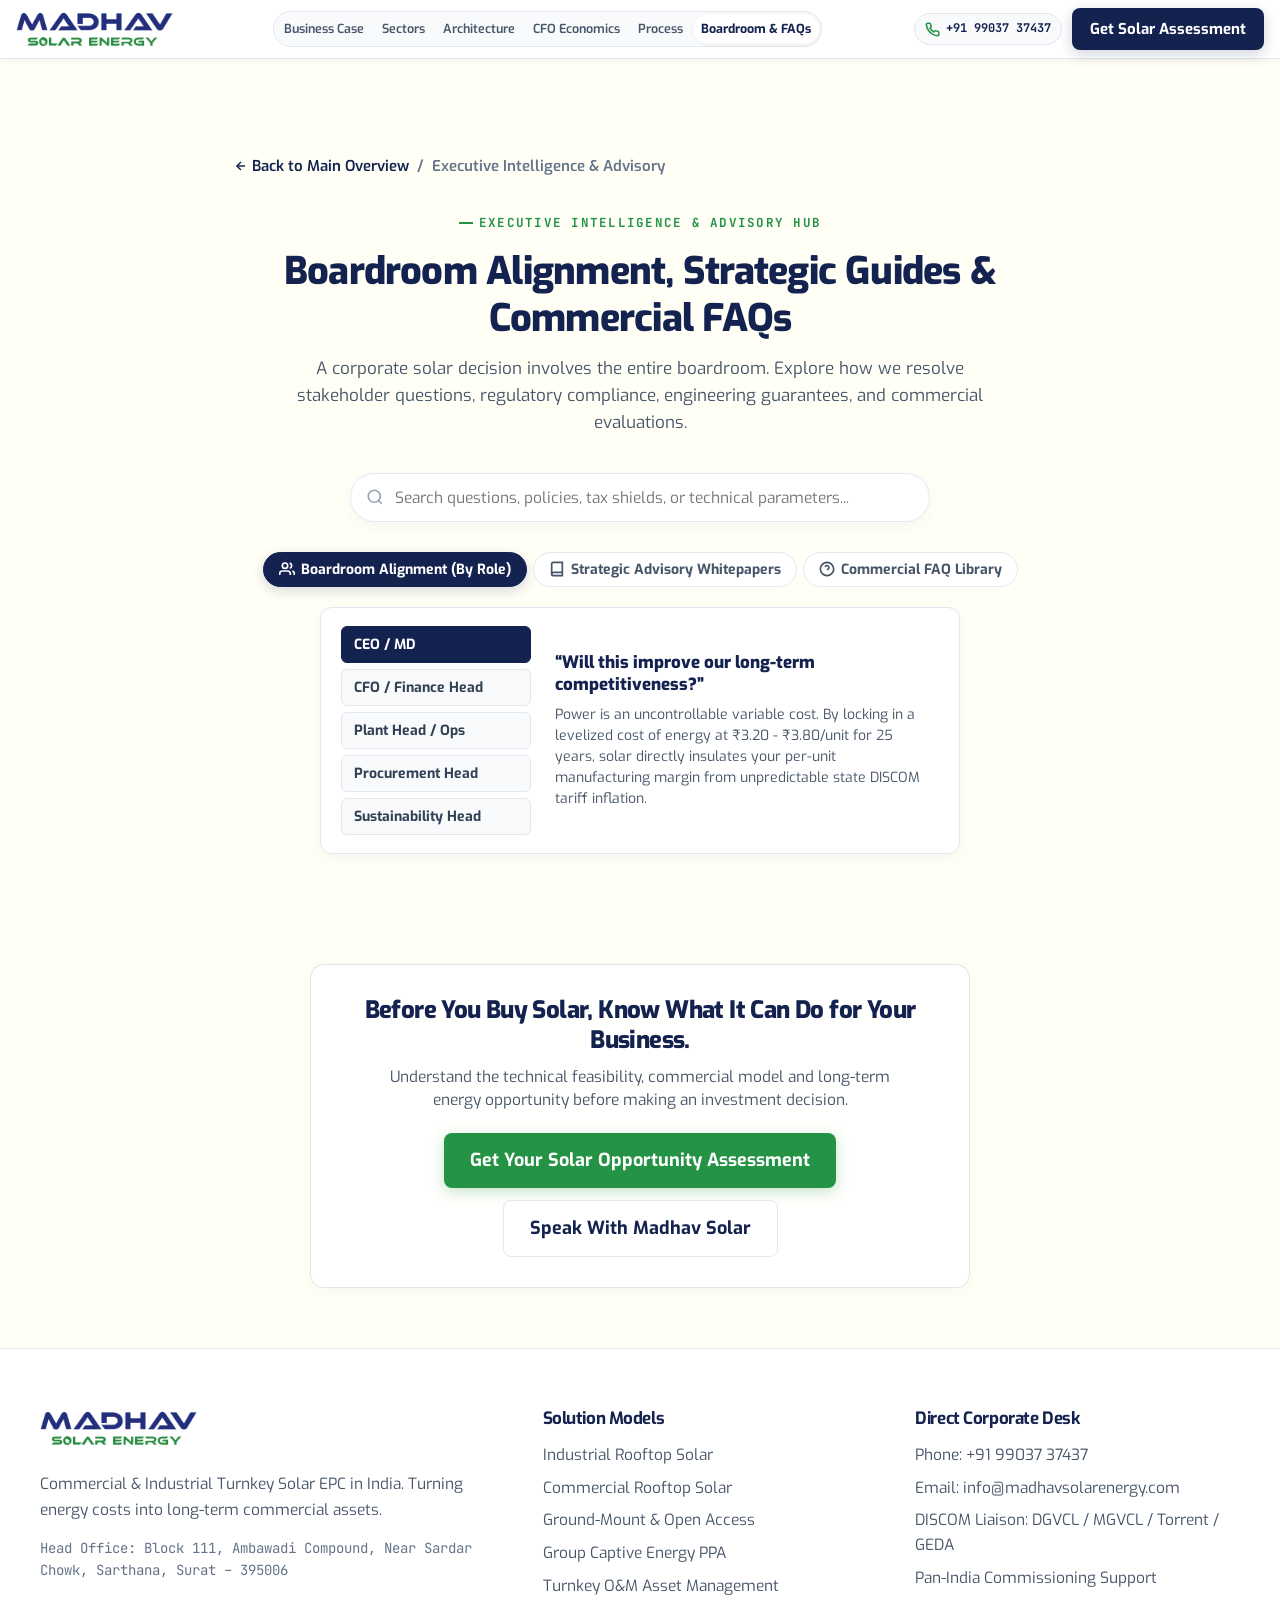
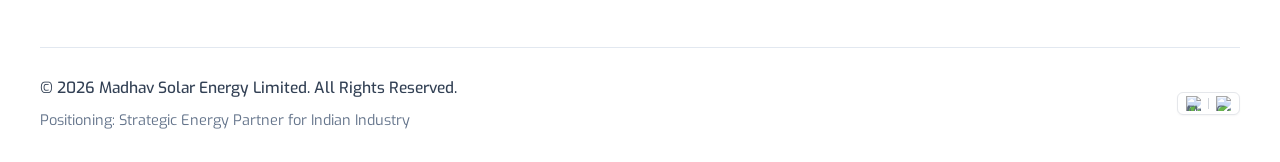
==== commit d36d3732: "Fix navbar overflow, alignment of VALUE CORE circle, and calculator cards" ====
--- a/faq.html
+++ b/faq.html
@@ -148,7 +148,7 @@
           <span>+91 99037 37437</span>
         </a>
         <a href="#assessment-section" class="btn btn-primary btn-sm cta-assessment-trigger nav-cta-btn">
-          Get Your Solar Opportunity Assessment
+          Get Solar Assessment
         </a>
       </div>
     </div>
--- a/styles.css
+++ b/styles.css
@@ -271,18 +271,18 @@
   max-width: 1540px;
   width: 100%;
   margin: 0 auto;
-  padding: 14px 40px;
+  padding: 10px 24px;
   display: flex;
   align-items: center;
   justify-content: space-between;
-  gap: 24px;
+  gap: 16px;
 }
 
 .nav-logo-link {
   display: flex;
   align-items: center;
   flex-shrink: 0;
-  margin-right: 16px;
+  margin-right: 8px;
 }
 
 .nav-logo-link img {
@@ -302,11 +302,11 @@
 .nav-menu {
   display: flex;
   align-items: center;
-  gap: 4px;
+  gap: 2px;
   list-style: none;
   background: var(--slate-50);
   border: 1px solid var(--slate-200);
-  padding: 4px 6px;
+  padding: 3px 5px;
   border-radius: var(--radius-full);
 }
 
@@ -316,10 +316,10 @@
 
 .nav-link {
   display: block;
-  font-size: 17px;
+  font-size: 13.5px;
   font-weight: 600;
   color: var(--slate-600);
-  padding: 7px 14px;
+  padding: 6px 12px;
   border-radius: var(--radius-full);
   white-space: nowrap;
   transition: all 0.18s ease;
@@ -334,20 +334,20 @@
 .nav-actions {
   display: flex;
   align-items: center;
-  gap: 14px;
+  gap: 10px;
   flex-shrink: 0;
 }
 
 .phone-quicklink {
   display: inline-flex;
   align-items: center;
-  gap: 8px;
-  font-size: 17px;
+  gap: 6px;
+  font-size: 13px;
   font-weight: 700;
   color: var(--navy);
   font-family: var(--font-mono);
   white-space: nowrap;
-  padding: 7px 14px;
+  padding: 6px 12px;
   border-radius: var(--radius-full);
   background: var(--slate-50);
   border: 1px solid var(--slate-200);
@@ -365,22 +365,28 @@
 
 .nav-cta-btn {
   white-space: nowrap;
-  font-size: 17px;
-  padding: 9px 20px;
+  font-size: 13.5px;
+  font-weight: 700;
+  padding: 8px 16px;
+  flex-shrink: 0;
 }
 
 @media (max-width: 1280px) {
   .nav-menu {
     gap: 2px;
-    padding: 3px;
+    padding: 2px;
   }
   .nav-link {
-    font-size: 16px;
-    padding: 6px 10px;
+    font-size: 12.5px;
+    padding: 5px 8px;
   }
   .nav-container {
-    padding: 10px 20px;
-    gap: 14px;
+    padding: 8px 16px;
+    gap: 10px;
+  }
+  .phone-quicklink {
+    font-size: 12px;
+    padding: 5px 10px;
   }
 }
 
@@ -1276,8 +1282,8 @@
 }
 
 .center-hub-node {
-  width: 64px;
-  height: 64px;
+  width: 78px;
+  height: 78px;
   border-radius: 50%;
   background: var(--white);
   border: 2px solid var(--green);
@@ -1287,6 +1293,8 @@
   align-items: center;
   justify-content: center;
   gap: 2px;
+  padding: 4px;
+  text-align: center;
   position: relative;
   z-index: 2;
   pointer-events: auto;
@@ -1307,11 +1315,14 @@
 
 .hub-node-label {
   font-family: var(--font-mono);
-  font-size: 9.5px;
+  font-size: 8px;
   font-weight: 800;
   color: var(--navy);
-  letter-spacing: 0.08em;
+  letter-spacing: 0.04em;
   text-transform: uppercase;
+  line-height: 1.12;
+  text-align: center;
+  display: block;
 }
 
 /* 4 Radiating Branch Stems */
@@ -1340,22 +1351,22 @@
 }
 
 .arm-tl {
-  width: 40px;
+  width: 48px;
   transform: rotate(-141deg);
 }
 
 .arm-tr {
-  width: 40px;
+  width: 48px;
   transform: rotate(-39deg);
 }
 
 .arm-bl {
-  width: 40px;
+  width: 48px;
   transform: rotate(141deg);
 }
 
 .arm-br {
-  width: 40px;
+  width: 48px;
   transform: rotate(39deg);
 }
 
@@ -2332,17 +2343,18 @@
 .calculator-card {
   background: var(--white);
   border: 1px solid var(--slate-200);
-  border-radius: 12px;
-  padding: 20px 22px;
-  box-shadow: 0 4px 16px rgba(15, 23, 42, 0.04);
-  max-width: 660px;
+  border-radius: 14px;
+  padding: 24px 28px;
+  box-shadow: 0 4px 18px rgba(15, 23, 42, 0.04);
+  max-width: 820px;
   margin: 0 auto 24px;
+  overflow: hidden;
 }
 
 .calc-grid {
   display: grid;
-  grid-template-columns: 1.05fr 0.95fr;
-  gap: 20px;
+  grid-template-columns: 1fr 1.08fr;
+  gap: 28px;
   align-items: center;
 }
 
@@ -2403,26 +2415,30 @@
 
 .calc-outputs-grid {
   display: grid;
-  grid-template-columns: repeat(2, 1fr);
-  gap: 10px;
+  grid-template-columns: repeat(2, minmax(0, 1fr));
+  gap: 12px;
   margin-bottom: 0;
+  width: 100%;
 }
 
 .calc-out-item {
   background: var(--slate-50);
   border: 1px solid var(--slate-200);
-  border-radius: 6px;
-  padding: 10px 12px;
+  border-radius: 8px;
+  padding: 12px 14px;
+  min-width: 0;
+  box-sizing: border-box;
 }
 
 .calc-out-label {
-  font-size: 11.5px;
-  font-weight: 600;
+  font-size: 11px;
+  font-weight: 700;
   color: var(--slate-500);
   text-transform: uppercase;
   font-family: var(--font-mono);
-  margin-bottom: 2px;
-  letter-spacing: 0.04em;
+  margin-bottom: 4px;
+  letter-spacing: 0.03em;
+  line-height: 1.25;
 }
 
 .calc-out-val {
@@ -2430,6 +2446,7 @@
   font-weight: 800;
   color: var(--navy);
   font-family: var(--font-mono);
+  white-space: nowrap;
 }
 
 .calc-out-val.accent {
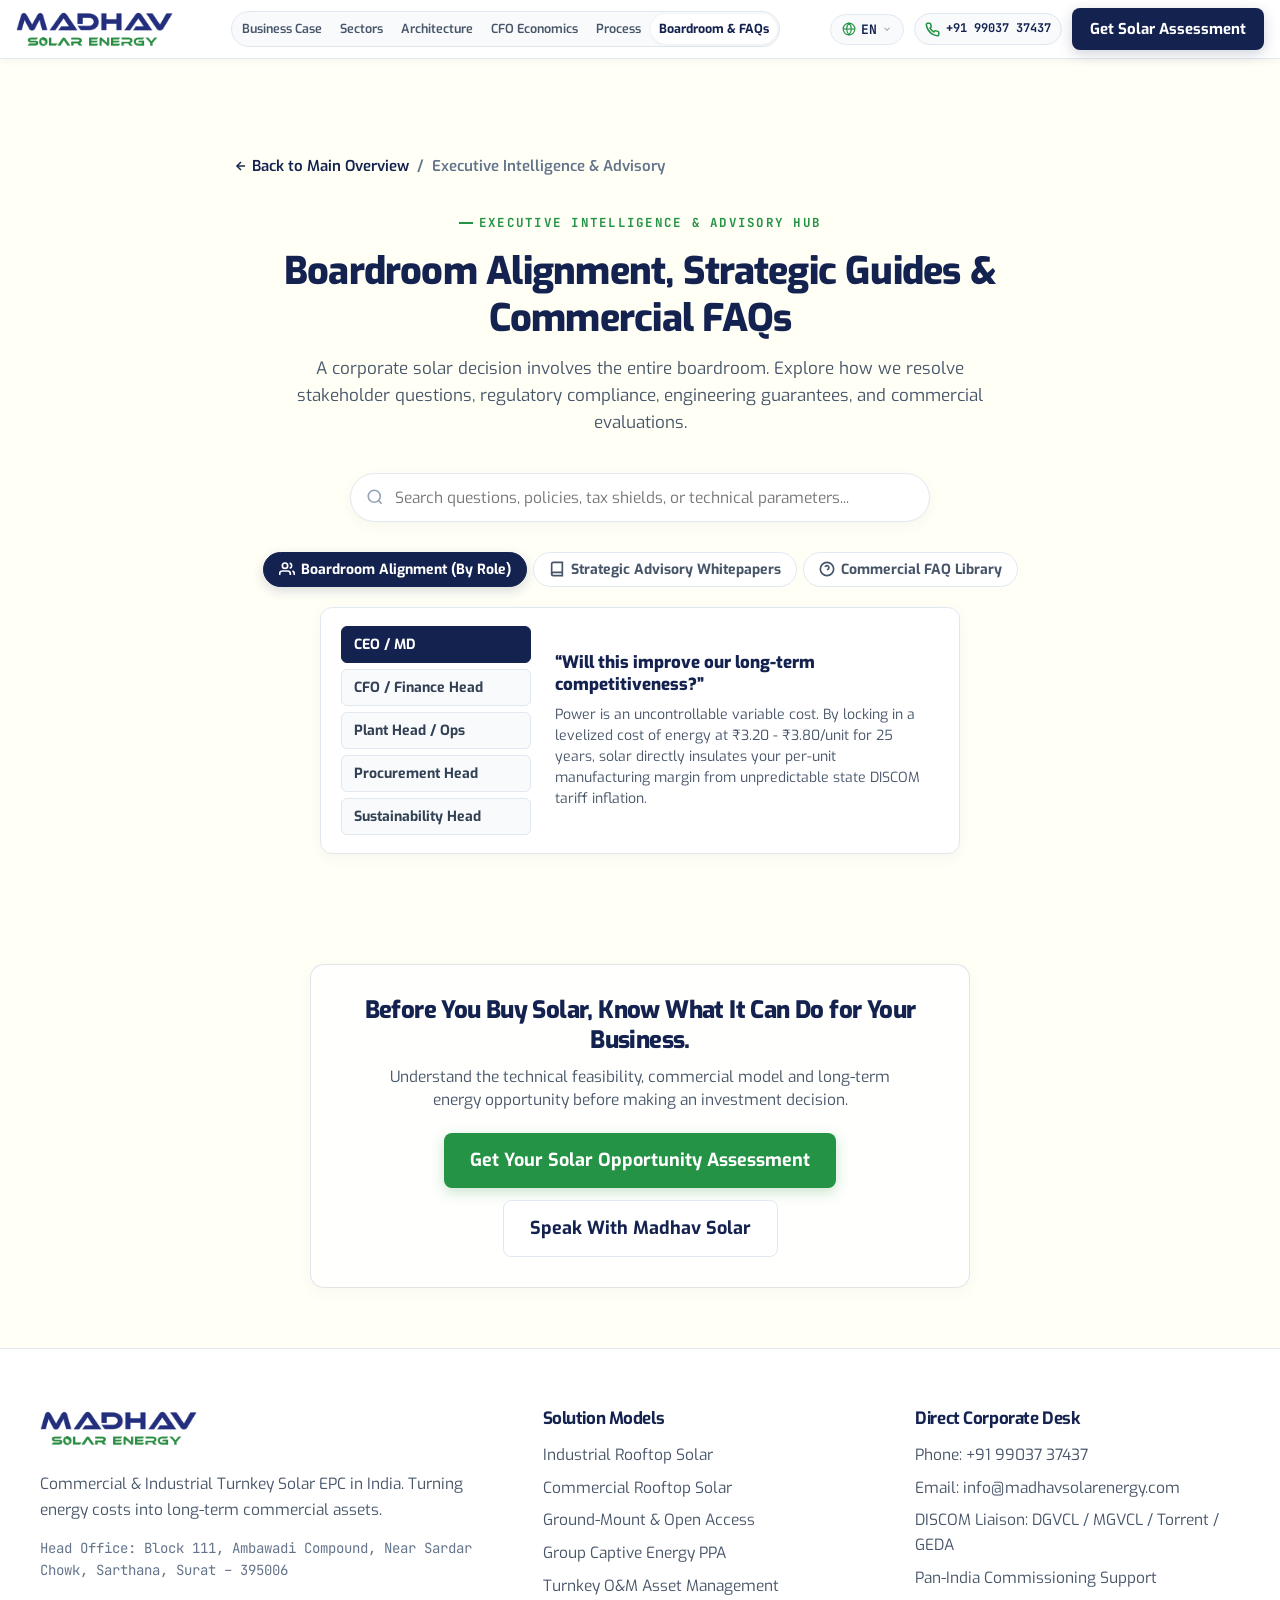
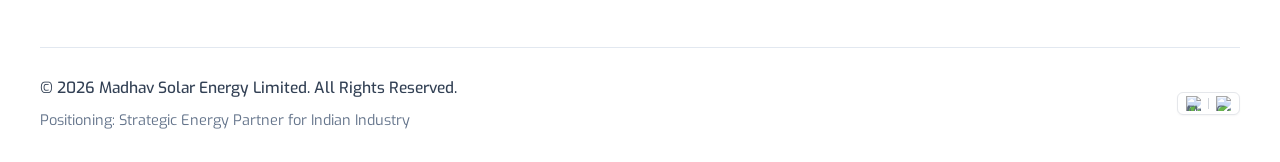
==== commit 81e04ec3: "Fix calculator annual savings overflow and integrate multi-language support" ====
--- a/faq.html
+++ b/faq.html
@@ -9,7 +9,7 @@
   <!-- Fonts -->
   <link rel="preconnect" href="https://fonts.googleapis.com">
   <link rel="preconnect" href="https://fonts.gstatic.com" crossorigin>
-  <link href="https://fonts.googleapis.com/css2?family=Albert+Sans:ital,wght@0,300..900;1,300..900&family=Exo:ital,wght@0,300..900;1,300..900&family=JetBrains+Mono:wght@500;600;700&display=swap" rel="stylesheet">
+  <link href="https://fonts.googleapis.com/css2?family=Albert+Sans:ital,wght@0,300..900;1,300..900&family=Exo:ital,wght@0,300..900;1,300..900&family=Hind:wght@400;500;600;700&family=Hind+Vadodara:wght@400;500;600;700&family=JetBrains+Mono:wght@500;600;700&display=swap" rel="stylesheet">
   
   <link rel="stylesheet" href="./styles.css">
   <style>
@@ -133,21 +133,35 @@
 
       <nav class="nav-menu-wrapper">
         <ul class="nav-menu">
-          <li><a href="./index.html#problem" class="nav-link">Business Case</a></li>
-          <li><a href="./index.html#sectors" class="nav-link">Sectors</a></li>
-          <li><a href="./index.html#solutions" class="nav-link">Architecture</a></li>
-          <li><a href="./index.html#cfo" class="nav-link">CFO Economics</a></li>
-          <li><a href="./index.html#process" class="nav-link">Process</a></li>
-          <li><a href="./faq.html" class="nav-link active-page">Boardroom & FAQs</a></li>
+          <li><a href="./index.html#problem" class="nav-link" data-i18n="nav.business_case">Business Case</a></li>
+          <li><a href="./index.html#sectors" class="nav-link" data-i18n="nav.sectors">Sectors</a></li>
+          <li><a href="./index.html#solutions" class="nav-link" data-i18n="nav.architecture">Architecture</a></li>
+          <li><a href="./index.html#cfo" class="nav-link" data-i18n="nav.cfo_economics">CFO Economics</a></li>
+          <li><a href="./index.html#process" class="nav-link" data-i18n="nav.process">Process</a></li>
+          <li><a href="./faq.html" class="nav-link active-page" data-i18n="nav.boardroom_faqs">Boardroom & FAQs</a></li>
         </ul>
       </nav>
 
       <div class="nav-actions">
+        <!-- Multi-Language Switcher (EN / HI / GU) -->
+        <div class="lang-switcher-dropdown">
+          <button type="button" class="lang-switcher-toggle" aria-label="Select Language">
+            <svg class="lang-globe-icon" viewBox="0 0 24 24" fill="none" stroke="currentColor" stroke-width="2"><circle cx="12" cy="12" r="10"></circle><line x1="2" y1="12" x2="22" y2="12"></line><path d="M12 2a15.3 15.3 0 0 1 4 10 15.3 15.3 0 0 1-4 10 15.3 15.3 0 0 1-4-10 15.3 15.3 0 0 1 4-10z"></path></svg>
+            <span class="lang-current-label">EN</span>
+            <svg class="lang-chevron" viewBox="0 0 24 24" fill="none" stroke="currentColor" stroke-width="2.5"><polyline points="6 9 12 15 18 9"></polyline></svg>
+          </button>
+          <div class="lang-switcher-menu">
+            <button type="button" class="lang-opt-btn active" data-lang="en">English</button>
+            <button type="button" class="lang-opt-btn" data-lang="hi">हिन्दी</button>
+            <button type="button" class="lang-opt-btn" data-lang="gu">ગુજરાતી</button>
+          </div>
+        </div>
+
         <a href="tel:+919903737437" class="phone-quicklink">
           <svg width="15" height="15" viewBox="0 0 24 24" fill="none" stroke="currentColor" stroke-width="2.5"><path d="M22 16.92v3a2 2 0 0 1-2.18 2 19.79 19.79 0 0 1-8.63-3.07 19.5 19.5 0 0 1-6-6 19.79 19.79 0 0 1-3.07-8.67A2 2 0 0 1 4.11 2h3a2 2 0 0 1 2 1.72 12.84 12.84 0 0 0 .7 2.81 2 2 0 0 1-.45 2.11L8.09 9.91a16 16 0 0 0 6 6l1.27-1.27a2 2 0 0 1 2.11-.45 12.84 12.84 0 0 0 2.81.7A2 2 0 0 1 22 16.92z"></path></svg>
           <span>+91 99037 37437</span>
         </a>
-        <a href="#assessment-section" class="btn btn-primary btn-sm cta-assessment-trigger nav-cta-btn">
+        <a href="#assessment-section" class="btn btn-primary btn-sm cta-assessment-trigger nav-cta-btn" data-i18n="nav.get_assessment">
           Get Solar Assessment
         </a>
       </div>
@@ -628,6 +642,7 @@
         });
       });
     });
-  </script>
+  <script src="./translations.js"></script>
+  <script src="./i18n.js"></script>
 </body>
 </html>
--- a/styles.css
+++ b/styles.css
@@ -22,8 +22,8 @@
   --slate-100: #F1F5F9;
   --slate-50: #F8FAFC;
   --white: #FFFFFF;
-  --font-main: 'Exo', 'Albert Sans', -apple-system, BlinkMacSystemFont, 'Segoe UI', Roboto, sans-serif;
-  --font-heading: 'Exo', 'Albert Sans', sans-serif;
+  --font-main: 'Exo', 'Albert Sans', 'Hind', 'Hind Vadodara', -apple-system, BlinkMacSystemFont, 'Segoe UI', Roboto, sans-serif;
+  --font-heading: 'Exo', 'Albert Sans', 'Hind', 'Hind Vadodara', sans-serif;
   --font-mono: 'JetBrains Mono', 'Space Grotesk', monospace;
   --radius-sm: 8px;
   --radius-md: 14px;
@@ -360,6 +360,120 @@
 }
 
 .phone-quicklink svg {
+  color: var(--green);
+}
+
+/* ==========================================================
+   LANGUAGE SWITCHER DROPDOWN (EN / HI / GU)
+   ========================================================== */
+.lang-switcher-dropdown {
+  position: relative;
+  display: inline-flex;
+  align-items: center;
+  flex-shrink: 0;
+}
+
+.lang-switcher-toggle {
+  display: inline-flex;
+  align-items: center;
+  gap: 5px;
+  font-size: 13px;
+  font-weight: 700;
+  color: var(--navy);
+  font-family: var(--font-mono);
+  background: var(--slate-50);
+  border: 1px solid var(--slate-200);
+  border-radius: var(--radius-full);
+  padding: 6px 11px;
+  cursor: pointer;
+  transition: all 0.2s ease;
+  white-space: nowrap;
+}
+
+.lang-switcher-toggle:hover {
+  background: var(--slate-100);
+  border-color: var(--slate-300);
+  transform: translateY(-1px);
+}
+
+.lang-globe-icon {
+  width: 14px;
+  height: 14px;
+  color: var(--green);
+  flex-shrink: 0;
+}
+
+.lang-chevron {
+  width: 10px;
+  height: 10px;
+  color: var(--slate-400);
+  transition: transform 0.2s ease;
+}
+
+.lang-switcher-dropdown.is-open .lang-chevron {
+  transform: rotate(180deg);
+}
+
+.lang-switcher-menu {
+  position: absolute;
+  top: calc(100% + 6px);
+  right: 0;
+  min-width: 140px;
+  background: rgba(255, 255, 255, 0.96);
+  backdrop-filter: blur(12px);
+  -webkit-backdrop-filter: blur(12px);
+  border: 1px solid var(--slate-200);
+  border-radius: 12px;
+  padding: 6px;
+  box-shadow: 0 10px 30px -4px rgba(20, 34, 80, 0.12), 0 4px 12px rgba(15, 23, 42, 0.06);
+  opacity: 0;
+  visibility: hidden;
+  transform: translateY(-6px);
+  transition: all 0.22s cubic-bezier(0.16, 1, 0.3, 1);
+  z-index: 1001;
+  display: flex;
+  flex-direction: column;
+  gap: 2px;
+}
+
+.lang-switcher-dropdown.is-open .lang-switcher-menu {
+  opacity: 1;
+  visibility: visible;
+  transform: translateY(0);
+}
+
+.lang-opt-btn {
+  display: flex;
+  align-items: center;
+  justify-content: space-between;
+  width: 100%;
+  padding: 7px 10px;
+  border-radius: 8px;
+  border: none;
+  background: transparent;
+  color: var(--slate-700);
+  font-size: 13px;
+  font-weight: 600;
+  cursor: pointer;
+  text-align: left;
+  transition: all 0.15s ease;
+}
+
+.lang-opt-btn:hover {
+  background: var(--slate-100);
+  color: var(--navy);
+}
+
+.lang-opt-btn.active {
+  background: rgba(37, 147, 69, 0.08);
+  color: var(--green);
+  font-weight: 700;
+}
+
+.lang-opt-btn.active::after {
+  content: "✓";
+  font-size: 12px;
+  font-weight: 800;
   color: var(--green);
 }
 
@@ -2346,14 +2460,14 @@
   border-radius: 14px;
   padding: 24px 28px;
   box-shadow: 0 4px 18px rgba(15, 23, 42, 0.04);
-  max-width: 820px;
+  max-width: 860px;
   margin: 0 auto 24px;
   overflow: hidden;
 }
 
 .calc-grid {
   display: grid;
-  grid-template-columns: 1fr 1.08fr;
+  grid-template-columns: 1fr 1.15fr;
   gap: 28px;
   align-items: center;
 }
@@ -2442,11 +2556,12 @@
 }
 
 .calc-out-val {
-  font-size: 18px;
+  font-size: 17px;
   font-weight: 800;
   color: var(--navy);
-  font-family: var(--font-mono);
+  font-family: var(--font-heading);
   white-space: nowrap;
+  letter-spacing: -0.01em;
 }
 
 .calc-out-val.accent {
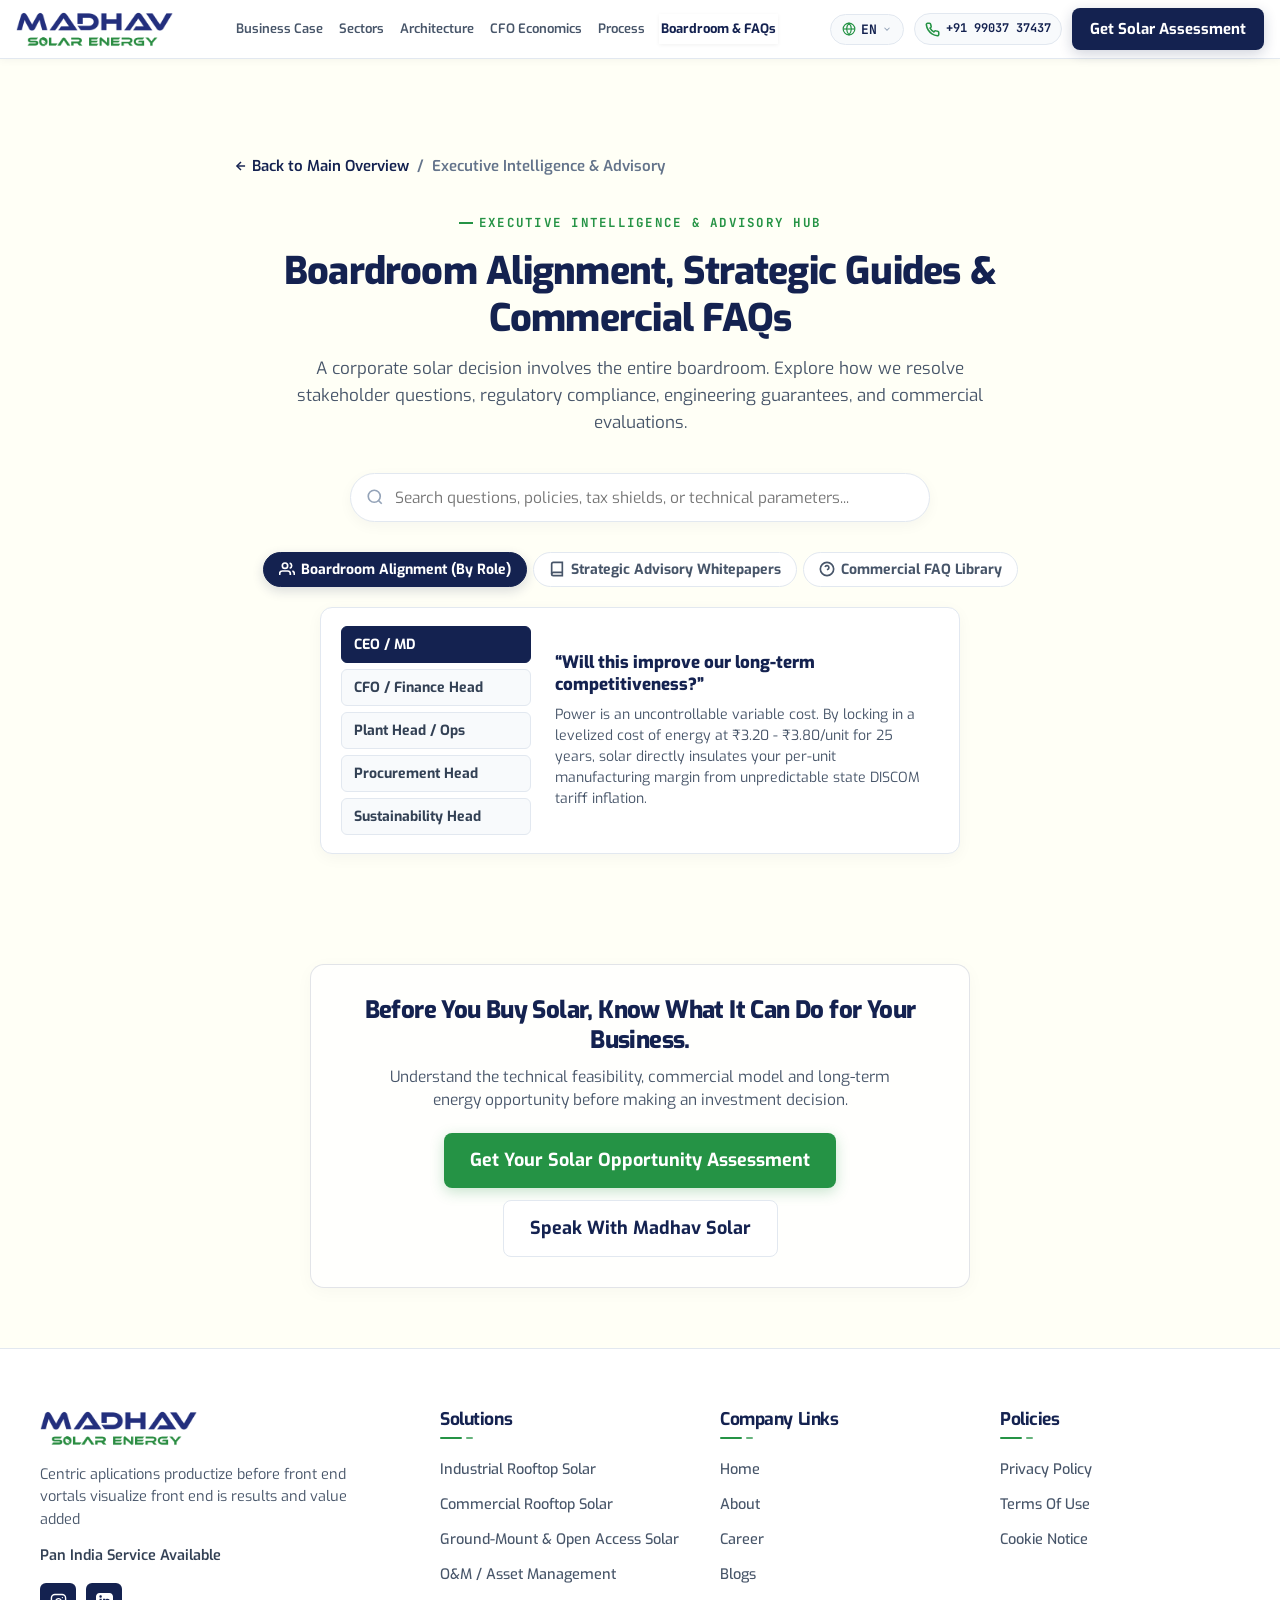
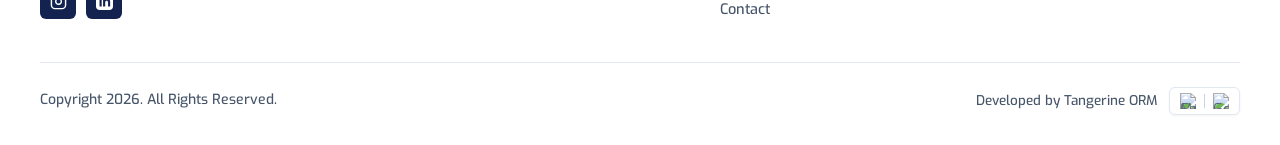
==== commit e997058e: "feat(footer-nav): align 4-column footer, polish site credits, and remove navbar capsule" ====
--- a/faq.html
+++ b/faq.html
@@ -407,58 +407,88 @@
   <footer class="site-footer">
     <div class="container">
       <div class="footer-top-grid">
+        <!-- Column 1: Brand & Social -->
         <div class="footer-brand-col">
           <img src="./image.png" alt="Madhav Solar Energy">
-          <p style="color: var(--slate-600); font-size: 15.5px; margin-bottom: 14px;">
-            Commercial & Industrial Turnkey Solar EPC in India. Turning energy costs into long-term commercial assets.
+          <p class="footer-brand-desc" data-i18n="footer.tagline">
+            Centric applications productize before front end vortals visualize front end is results and value added
           </p>
-          <div style="font-family: var(--font-mono); font-size: 14px; color: var(--slate-500);">
-            Head Office: Block 111, Ambawadi Compound, Near Sardar Chowk, Sarthana, Surat – 395006
-          </div>
-        </div>
-
-        <div>
-          <h4 style="color: var(--navy); font-size: 17px; margin-bottom: 14px;">Solution Models</h4>
-          <ul style="list-style: none; display: flex; flex-direction: column; gap: 8px; color: var(--slate-600);">
-            <li><a href="./index.html#solutions" style="color: inherit; text-decoration: none;">Industrial Rooftop Solar</a></li>
-            <li><a href="./index.html#solutions" style="color: inherit; text-decoration: none;">Commercial Rooftop Solar</a></li>
-            <li><a href="./index.html#solutions" style="color: inherit; text-decoration: none;">Ground-Mount & Open Access</a></li>
-            <li><a href="./index.html#cfo" style="color: inherit; text-decoration: none;">Group Captive Energy PPA</a></li>
-            <li><a href="./index.html#process" style="color: inherit; text-decoration: none;">Turnkey O&M Asset Management</a></li>
+          <div class="footer-pan-india" data-i18n="footer.pan_india">
+            Pan India Service Available
+          </div>
+          <div class="footer-social-row">
+            <a href="https://instagram.com" target="_blank" rel="noopener" class="footer-social-btn" aria-label="Instagram">
+              <svg viewBox="0 0 24 24" width="18" height="18" fill="none" stroke="currentColor" stroke-width="2" stroke-linecap="round" stroke-linejoin="round">
+                <rect x="2" y="2" width="20" height="20" rx="5" ry="5"></rect>
+                <path d="M16 11.37A4 4 0 1 1 12.63 8 4 4 0 0 1 16 11.37z"></path>
+                <line x1="17.5" y1="6.5" x2="17.51" y2="6.5"></line>
+              </svg>
+            </a>
+            <a href="https://linkedin.com" target="_blank" rel="noopener" class="footer-social-btn" aria-label="LinkedIn">
+              <svg viewBox="0 0 24 24" width="18" height="18" fill="currentColor">
+                <path d="M19 0h-14c-2.761 0-5 2.239-5 5v14c0 2.761 2.239 5 5 5h14c2.762 0 5-2.239 5-5v-14c0-2.761-2.238-5-5-5zm-11 19h-3v-11h3v11zm-1.5-12.268c-.966 0-1.75-.79-1.75-1.764s.784-1.764 1.75-1.764 1.75.79 1.75 1.764-.783 1.764-1.75 1.764zm13.5 12.268h-3v-5.604c0-3.368-4-3.113-4 0v5.604h-3v-11h3v1.765c1.396-2.586 7-2.777 7 2.476v6.759z"/>
+              </svg>
+            </a>
+          </div>
+        </div>
+
+        <!-- Column 2: Solutions -->
+        <div class="footer-links-col">
+          <h4 class="footer-col-title" data-i18n="footer.col_solutions">Solutions</h4>
+          <div class="footer-title-accent"></div>
+          <ul class="footer-links-list">
+            <li><a href="./index.html#solutions" data-i18n="footer.m1">Industrial Rooftop Solar</a></li>
+            <li><a href="./index.html#solutions" data-i18n="footer.m2">Commercial Rooftop Solar</a></li>
+            <li><a href="./index.html#solutions" data-i18n="footer.m3">Ground-Mount & Open Access Solar</a></li>
+            <li><a href="./index.html#process" data-i18n="footer.m5">O&M / Asset Management</a></li>
           </ul>
         </div>
 
-        <div>
-          <h4 style="color: var(--navy); font-size: 17px; margin-bottom: 14px;">Direct Corporate Desk</h4>
-          <ul style="list-style: none; display: flex; flex-direction: column; gap: 8px; color: var(--slate-600);">
-            <li>Phone: +91 99037 37437</li>
-            <li>Email: info@madhavsolarenergy.com</li>
-            <li>DISCOM Liaison: DGVCL / MGVCL / Torrent / GEDA</li>
-            <li>Pan-India Commissioning Support</li>
+        <!-- Column 3: Company Links -->
+        <div class="footer-links-col">
+          <h4 class="footer-col-title" data-i18n="footer.col_company">Company Links</h4>
+          <div class="footer-title-accent"></div>
+          <ul class="footer-links-list">
+            <li><a href="./index.html#hero" data-i18n="footer.link_home">Home</a></li>
+            <li><a href="./index.html#problem" data-i18n="footer.link_about">About</a></li>
+            <li><a href="#assessment-section" class="cta-assessment-trigger" data-i18n="footer.link_career">Career</a></li>
+            <li><a href="./faq.html" data-i18n="footer.link_blogs">Blogs</a></li>
+            <li><a href="#assessment-section" class="cta-assessment-trigger" data-i18n="footer.link_contact">Contact</a></li>
           </ul>
         </div>
+
+        <!-- Column 4: Policies -->
+        <div class="footer-links-col">
+          <h4 class="footer-col-title" data-i18n="footer.col_policies">Policies</h4>
+          <div class="footer-title-accent"></div>
+          <ul class="footer-links-list">
+            <li><a href="#" data-i18n="footer.link_privacy">Privacy Policy</a></li>
+            <li><a href="#" data-i18n="footer.link_terms">Terms Of Use</a></li>
+            <li><a href="#" data-i18n="footer.link_cookies">Cookie Notice</a></li>
+          </ul>
+        </div>
       </div>
 
       <div class="footer-bottom-bar">
-        <div class="footer-copyright-col">
-          <div style="color: var(--slate-700); font-weight: 500;">© 2026 Madhav Solar Energy Limited. All Rights Reserved.</div>
-          <div style="color: var(--slate-500); font-size: 14.5px; margin-top: 4px;">
-            Positioning: Strategic Energy Partner for Indian Industry
-          </div>
-        </div>
-        <!-- ===== Site Credit Badge: Fabulous Media | GoCommercially ===== -->
-        <div class="site-credit" aria-label="Site credits">
-          <a href="https://fabulousmedia.in/" target="_blank" rel="noopener"
-             title="Designed by Fabulous Media">
-            <img src="https://www.google.com/s2/favicons?domain=fabulousmedia.in&sz=64"
-                 alt="Fabulous Media" loading="lazy" />
-          </a>
-          <span class="divider" aria-hidden="true"></span>
-          <a href="https://gocommercially.com/" target="_blank" rel="noopener"
-             title="Powered by GoCommercially">
-            <img src="https://www.google.com/s2/favicons?domain=gocommercially.com&sz=64"
-                 alt="GoCommercially" loading="lazy" />
-          </a>
+        <div class="footer-copyright" data-i18n="footer.copyright">
+          Copyright 2026. All Rights Reserved.
+        </div>
+        <div class="footer-bottom-right">
+          <div class="footer-dev-credit" data-i18n="footer.dev_by">Developed by Tangerine ORM</div>
+          <!-- ===== Site Credit Badge: Fabulous Media | GoCommercially ===== -->
+          <div class="site-credit" aria-label="Site credits">
+            <a href="https://fabulousmedia.in/" target="_blank" rel="noopener"
+               title="Designed by Fabulous Media">
+              <img src="https://www.google.com/s2/favicons?domain=fabulousmedia.in&sz=64"
+                   alt="Fabulous Media" width="16" height="16" style="width: 16px; height: 16px; object-fit: contain; display: block;" loading="lazy" />
+            </a>
+            <span class="divider" aria-hidden="true"></span>
+            <a href="https://gocommercially.com/" target="_blank" rel="noopener"
+               title="Powered by GoCommercially">
+              <img src="https://www.google.com/s2/favicons?domain=gocommercially.com&sz=64"
+                   alt="GoCommercially" width="16" height="16" style="width: 16px; height: 16px; object-fit: contain; display: block;" loading="lazy" />
+            </a>
+          </div>
         </div>
       </div>
     </div>
@@ -642,6 +672,7 @@
         });
       });
     });
+  </script>
   <script src="./translations.js"></script>
   <script src="./i18n.js"></script>
 </body>
--- a/styles.css
+++ b/styles.css
@@ -35,6 +35,16 @@
   --header-height: 68px;
 }
 
+html[lang="hi"] {
+  --font-main: 'Hind', -apple-system, BlinkMacSystemFont, 'Segoe UI', Roboto, sans-serif;
+  --font-heading: 'Hind', sans-serif;
+}
+
+html[lang="gu"] {
+  --font-main: 'Hind Vadodara', -apple-system, BlinkMacSystemFont, 'Segoe UI', Roboto, sans-serif;
+  --font-heading: 'Hind Vadodara', sans-serif;
+}
+
 * {
   box-sizing: border-box;
   margin: 0;
@@ -302,12 +312,12 @@
 .nav-menu {
   display: flex;
   align-items: center;
-  gap: 2px;
+  gap: 18px;
   list-style: none;
-  background: var(--slate-50);
-  border: 1px solid var(--slate-200);
-  padding: 3px 5px;
-  border-radius: var(--radius-full);
+  background: transparent;
+  border: none;
+  padding: 0;
+  border-radius: 0;
 }
 
 .nav-menu li {
@@ -316,19 +326,38 @@
 
 .nav-link {
   display: block;
-  font-size: 13.5px;
+  font-size: 14px;
   font-weight: 600;
   color: var(--slate-600);
-  padding: 6px 12px;
-  border-radius: var(--radius-full);
+  padding: 6px 4px;
   white-space: nowrap;
   transition: all 0.18s ease;
+  text-decoration: none;
+  position: relative;
 }
 
 .nav-link:hover {
   color: var(--navy);
-  background: var(--white);
-  box-shadow: 0 1px 4px rgba(0, 0, 0, 0.06);
+  background: transparent;
+  box-shadow: none;
+}
+
+.nav-link::after {
+  content: "";
+  position: absolute;
+  bottom: 0;
+  left: 4px;
+  right: 4px;
+  height: 2px;
+  background: var(--green);
+  border-radius: 2px;
+  transform: scaleX(0);
+  transform-origin: center;
+  transition: transform 0.2s ease;
+}
+
+.nav-link:hover::after {
+  transform: scaleX(1);
 }
 
 .nav-actions {
@@ -487,12 +516,12 @@
 
 @media (max-width: 1280px) {
   .nav-menu {
-    gap: 2px;
-    padding: 2px;
+    gap: 12px;
+    padding: 0;
   }
   .nav-link {
-    font-size: 12.5px;
-    padding: 5px 8px;
+    font-size: 13px;
+    padding: 5px 2px;
   }
   .nav-container {
     padding: 8px 16px;
@@ -2071,14 +2100,14 @@
   background: var(--white);
   border: 1px solid var(--slate-200);
   border-radius: 12px;
-  padding: 20px 22px;
+  padding: 16px 18px;
   display: grid;
   grid-template-columns: 1.15fr 0.85fr;
-  gap: 20px;
-  align-items: center;
+  gap: 16px;
+  align-items: stretch;
   box-shadow: 0 4px 16px rgba(15, 23, 42, 0.04);
   transition: box-shadow 0.25s ease, border-color 0.25s ease;
-  max-width: 660px;
+  max-width: 640px;
   margin: 0 auto;
 }
 
@@ -2094,30 +2123,30 @@
 }
 
 .sector-heading {
-  font-size: 19px;
+  font-size: 17.5px;
   font-weight: 800;
   color: var(--navy);
-  margin-bottom: 6px;
+  margin-bottom: 4px;
 }
 
 .sector-challenge {
-  font-size: 14px;
+  font-size: 13.5px;
   color: var(--slate-600);
-  margin-bottom: 12px;
-  line-height: 1.45;
+  margin-bottom: 8px;
+  line-height: 1.4;
 }
 
 .sector-angle-box {
   background: var(--green-soft);
   border-left: 3px solid var(--green);
-  padding: 8px 12px;
+  padding: 6px 10px;
   border-radius: 0 6px 6px 0;
-  margin-bottom: 12px;
+  margin-bottom: 8px;
 }
 
 .sector-angle-label {
   font-family: var(--font-mono);
-  font-size: 10.5px;
+  font-size: 10px;
   font-weight: 700;
   text-transform: uppercase;
   color: var(--green);
@@ -2125,7 +2154,7 @@
 }
 
 .sector-angle-text {
-  font-size: 14.5px;
+  font-size: 13.5px;
   font-weight: 700;
   color: var(--navy);
   line-height: 1.35;
@@ -2134,36 +2163,39 @@
 .sector-meta-list {
   display: flex;
   flex-direction: column;
-  gap: 8px;
+  gap: 5px;
 }
 
 .sector-meta-item {
   display: flex;
   align-items: flex-start;
-  gap: 8px;
-  font-size: 13.5px;
+  gap: 7px;
+  font-size: 12.8px;
   color: var(--slate-700);
-  line-height: 1.4;
+  line-height: 1.35;
 }
 
 .sector-meta-item svg {
   color: var(--green);
   flex-shrink: 0;
   margin-top: 2px;
-  width: 15px;
-  height: 15px;
+  width: 14px;
+  height: 14px;
 }
 
 /* Sector Image Box */
 .sector-media-col {
   display: flex;
+  flex-direction: column;
+  height: 100%;
+  min-height: 0;
 }
 
 .sector-image-card {
   position: relative;
   width: 100%;
-  min-height: 190px;
   height: 100%;
+  min-height: 220px;
   border-radius: 8px;
   overflow: hidden;
   box-shadow: 0 4px 12px rgba(15, 23, 42, 0.08);
@@ -2172,9 +2204,11 @@
 }
 
 .sector-feature-img {
+  position: absolute;
+  top: 0;
+  left: 0;
   width: 100%;
   height: 100%;
-  min-height: 190px;
   object-fit: cover;
   display: block;
   transition: transform 0.4s ease;
@@ -3316,7 +3350,7 @@
   color: var(--slate-600);
   padding: 60px 0 30px;
   border-top: 1px solid var(--slate-200);
-  font-size: 15.5px;
+  font-size: 15px;
 }
 
 .site-footer .container {
@@ -3333,9 +3367,15 @@
 
 .footer-top-grid {
   display: grid;
-  grid-template-columns: 1.4fr 1fr 1fr;
-  gap: 48px;
-  margin-bottom: 48px;
+  grid-template-columns: 1.5fr 1fr 1fr 1fr;
+  gap: 40px;
+  margin-bottom: 40px;
+}
+
+.footer-brand-col {
+  display: flex;
+  flex-direction: column;
+  align-items: flex-start;
 }
 
 .footer-brand-col img {
@@ -3345,32 +3385,111 @@
   margin-bottom: 16px;
 }
 
-.footer-top-grid h4 {
-  color: var(--navy);
-  font-size: 17px;
-  font-weight: 700;
+.footer-brand-desc {
+  color: var(--slate-600);
+  font-size: 14.5px;
+  line-height: 1.55;
   margin-bottom: 14px;
-}
-
-.footer-top-grid ul {
+  max-width: 320px;
+}
+
+.footer-pan-india {
+  color: var(--slate-700);
+  font-size: 14.5px;
+  font-weight: 600;
+  margin-bottom: 16px;
+}
+
+.footer-social-row {
+  display: flex;
+  align-items: center;
+  gap: 10px;
+}
+
+.footer-social-btn {
+  width: 36px;
+  height: 36px;
+  border-radius: 6px;
+  background: #142250;
+  color: #FFFFFF;
+  display: inline-flex;
+  align-items: center;
+  justify-content: center;
+  transition: all 0.22s ease;
+  text-decoration: none;
+}
+
+.footer-social-btn:hover {
+  background: var(--green);
+  transform: translateY(-2px);
+  color: #FFFFFF;
+  box-shadow: 0 4px 12px rgba(37, 147, 69, 0.3);
+}
+
+.footer-social-btn svg {
+  width: 17px;
+  height: 17px;
+}
+
+.footer-col-title {
+  color: var(--navy);
+  font-size: 17.5px;
+  font-weight: 700;
+  margin-bottom: 6px;
+  line-height: 1.25;
+}
+
+.footer-title-accent {
+  display: flex;
+  align-items: center;
+  gap: 4px;
+  margin-bottom: 18px;
+}
+
+.footer-title-accent::before {
+  content: "";
+  display: inline-block;
+  width: 22px;
+  height: 2px;
+  background: var(--green);
+  border-radius: 2px;
+}
+
+.footer-title-accent::after {
+  content: "";
+  display: inline-block;
+  width: 7px;
+  height: 2px;
+  background: var(--green);
+  border-radius: 2px;
+  opacity: 0.7;
+}
+
+.footer-links-list {
   list-style: none;
   display: flex;
   flex-direction: column;
-  gap: 9px;
+  gap: 11px;
+  padding: 0;
+  margin: 0;
+}
+
+.footer-links-list li a {
   color: var(--slate-600);
-}
-
-.footer-top-grid li {
-  color: var(--slate-600);
-  transition: color 0.2s ease;
-}
-
-.footer-top-grid li:hover {
+  font-size: 14.5px;
+  font-weight: 500;
+  text-decoration: none;
+  transition: all 0.2s ease;
+  display: inline-block;
+}
+
+.footer-links-list li a:hover {
   color: var(--green);
+  transform: translateX(3px);
 }
 
 .footer-bottom-bar {
-  padding-top: 28px;
+  padding-top: 24px;
   border-top: 1px solid var(--slate-200);
   display: flex;
   justify-content: space-between;
@@ -3379,51 +3498,97 @@
   gap: 16px;
 }
 
-.footer-copyright-col {
-  display: flex;
-  flex-direction: column;
-  align-items: flex-start;
-  gap: 4px;
+.footer-copyright {
   color: var(--slate-600);
+  font-size: 14px;
+  font-weight: 500;
+}
+
+.footer-bottom-right {
+  display: flex;
+  align-items: center;
+  gap: 12px;
+  flex-wrap: wrap;
+}
+
+.footer-dev-credit {
+  color: var(--slate-600);
+  font-size: 13.5px;
+  font-weight: 500;
+  display: inline-flex;
+  align-items: center;
 }
 
 /* ===== Site Credit Badge: Fabulous Media | GoCommercially ===== */
 .site-credit {
-  display: inline-flex;
-  align-items: center;
-  gap: 7px;
-  padding: 3px 8px;
-  background: #fff;
-  border: 1px solid #e5e7eb;
-  border-radius: 6px;
-  box-shadow: 0 1px 2px rgba(0, 0, 0, 0.04);
-  line-height: 0;
-  transition: box-shadow 0.2s ease, border-color 0.2s ease;
-}
+  display: inline-flex !important;
+  align-items: center !important;
+  gap: 8px !important;
+  padding: 4px 10px !important;
+  background: #FFFFFF !important;
+  border: 1px solid var(--slate-200) !important;
+  border-radius: 6px !important;
+  box-shadow: 0 1px 3px rgba(15, 23, 42, 0.05) !important;
+  line-height: 1 !important;
+  transition: all 0.2s ease;
+  vertical-align: middle !important;
+  height: 28px !important;
+}
+
 .site-credit:hover {
-  border-color: #d1d5db;
-  box-shadow: 0 2px 6px rgba(0, 0, 0, 0.07);
-}
+  border-color: var(--slate-300) !important;
+  box-shadow: 0 2px 8px rgba(15, 23, 42, 0.08) !important;
+  transform: translateY(-1px);
+}
+
 .site-credit a {
-  display: inline-flex;
-  align-items: center;
-  opacity: 0.9;
+  display: inline-flex !important;
+  align-items: center !important;
+  justify-content: center !important;
+  opacity: 0.88;
   transition: opacity 0.2s ease, transform 0.2s ease;
-}
+  text-decoration: none;
+  line-height: 0 !important;
+}
+
 .site-credit a:hover {
   opacity: 1;
   transform: translateY(-1px);
 }
+
 .site-credit img {
-  width: 15px;
-  height: 15px;
-  object-fit: contain;
-  display: block;
-}
+  width: 16px !important;
+  height: 16px !important;
+  max-width: 16px !important;
+  max-height: 16px !important;
+  object-fit: contain !important;
+  display: block !important;
+}
+
 .site-credit .divider {
-  width: 1px;
-  height: 11px;
-  background: #d1d5db;
+  width: 1px !important;
+  height: 14px !important;
+  background: var(--slate-300) !important;
+  display: inline-block !important;
+}
+
+@media (max-width: 992px) {
+  .footer-top-grid {
+    grid-template-columns: repeat(2, 1fr);
+    gap: 32px;
+  }
+}
+
+@media (max-width: 576px) {
+  .footer-top-grid {
+    grid-template-columns: 1fr;
+    gap: 28px;
+  }
+  .footer-bottom-bar {
+    flex-direction: column;
+    align-items: flex-start;
+    gap: 12px;
+  }
 }
 
 /* ==========================================================
